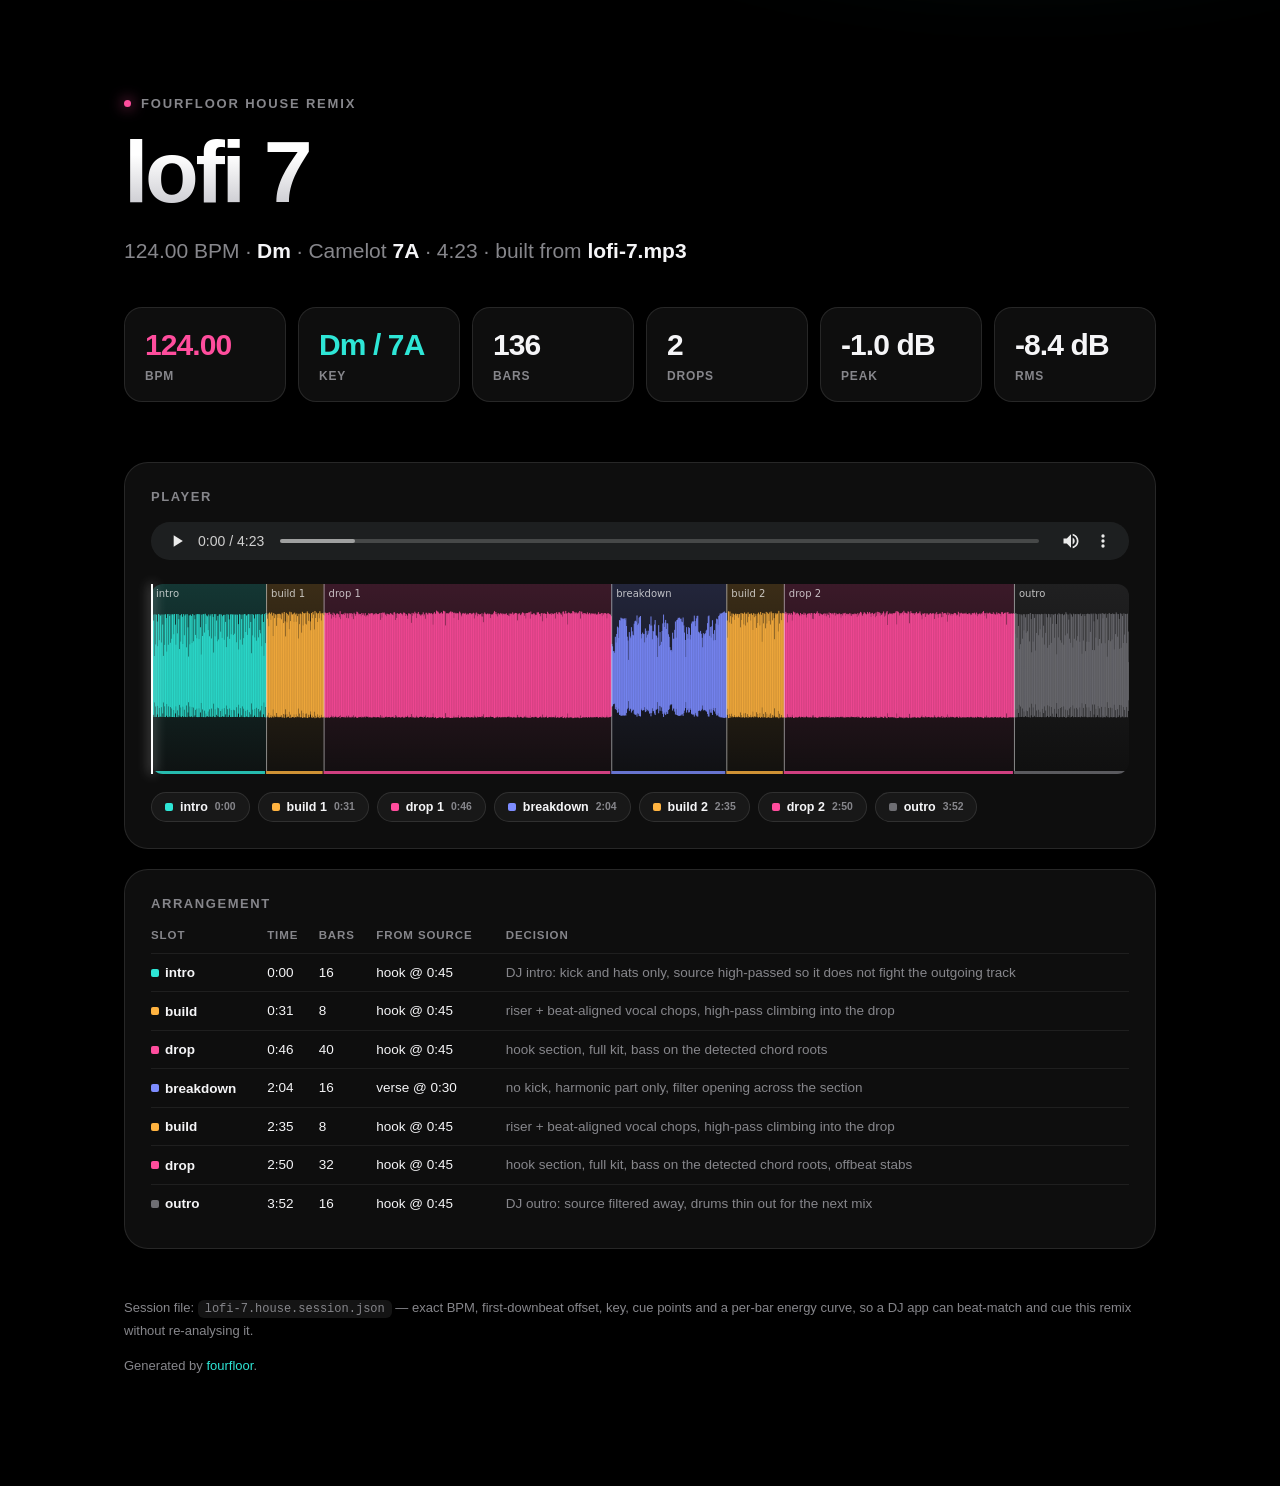
==== examples/preview.html @ 65ad1366 "Add the README, the demo remix and the learned style profile examples/ holds a real 4:23 remix of th" ====
<!DOCTYPE html>
<html lang="en">
<head>
<meta charset="utf-8">
<meta name="viewport" content="width=device-width, initial-scale=1">
<title>lofi 7 — fourfloor</title>
<style>
  :root {
    --bg: #000000;
    --panel: rgba(255,255,255,0.055);
    --panel-line: rgba(255,255,255,0.10);
    --fg: #f5f5f7;
    --muted: #86868b;
    --accent: #ff4d9d;
    --accent-2: #2ee6d6;
    --drop: #ff4d9d;
    --build: #ffb340;
    --intro: #2ee6d6;
    --breakdown: #7d8cff;
    --outro: #6e6e73;
    --radius: 18px;
  }
  * { box-sizing: border-box; }
  html, body { margin: 0; padding: 0; background: var(--bg); }
  body {
    font-family: -apple-system, BlinkMacSystemFont, "SF Pro Display", "Segoe UI",
                 Roboto, Helvetica, Arial, sans-serif;
    color: var(--fg);
    -webkit-font-smoothing: antialiased;
    text-rendering: optimizeLegibility;
    min-height: 100vh;
    overflow-x: hidden;
  }
  .glow {
    position: fixed; inset: -30% -10% auto -10%; height: 70vh; pointer-events: none;
    background: radial-gradient(60% 55% at 30% 0%, rgba(255,77,157,0.22), transparent 70%),
                radial-gradient(50% 50% at 75% 10%, rgba(46,230,214,0.16), transparent 70%);
    filter: blur(30px); z-index: 0;
  }
  .wrap { position: relative; z-index: 1; max-width: 1080px; margin: 0 auto; padding: 0 24px 96px; }

  header { padding: 96px 0 40px; }
  .eyebrow {
    font-size: 13px; letter-spacing: 0.14em; text-transform: uppercase;
    color: var(--muted); font-weight: 590; margin: 0 0 18px;
    display: flex; align-items: center; gap: 10px;
  }
  .dot { width: 7px; height: 7px; border-radius: 50%; background: var(--accent);
         box-shadow: 0 0 14px var(--accent); }
  h1 {
    font-size: clamp(42px, 8.2vw, 88px); line-height: 0.98; margin: 0 0 20px;
    font-weight: 700; letter-spacing: -0.038em;
    background: linear-gradient(180deg, #ffffff 30%, #a9a9b2 130%);
    -webkit-background-clip: text; background-clip: text; color: transparent;
  }
  .sub { font-size: clamp(17px, 2.2vw, 21px); color: var(--muted); margin: 0; max-width: 62ch;
         line-height: 1.5; }
  .sub b { color: var(--fg); font-weight: 590; }

  .stats { display: grid; grid-template-columns: repeat(auto-fit, minmax(152px, 1fr));
           gap: 12px; margin: 40px 0 0; }
  .stat {
    background: var(--panel); border: 1px solid var(--panel-line);
    border-radius: var(--radius); padding: 20px 20px 18px;
    backdrop-filter: blur(24px) saturate(160%);
    -webkit-backdrop-filter: blur(24px) saturate(160%);
  }
  .stat .v { font-size: 30px; font-weight: 640; letter-spacing: -0.03em;
             font-variant-numeric: tabular-nums; }
  .stat .k { font-size: 12px; color: var(--muted); letter-spacing: 0.07em;
             text-transform: uppercase; margin-top: 7px; font-weight: 560; }
  .stat .v.accent { color: var(--accent); }
  .stat .v.teal { color: var(--accent-2); }

  .panel {
    background: var(--panel); border: 1px solid var(--panel-line);
    border-radius: 24px; padding: 26px; margin-top: 20px;
    backdrop-filter: blur(24px) saturate(160%);
    -webkit-backdrop-filter: blur(24px) saturate(160%);
  }
  .panel h2 { font-size: 13px; letter-spacing: 0.12em; text-transform: uppercase;
              color: var(--muted); margin: 0 0 18px; font-weight: 590; }

  audio { width: 100%; height: 38px; margin-bottom: 20px; filter: invert(0.92) hue-rotate(180deg); }

  .canvas-wrap { position: relative; }
  canvas { width: 100%; height: 190px; display: block; border-radius: 12px; cursor: pointer; }
  #head { position: absolute; top: 0; bottom: 0; width: 1.5px; background: #fff;
          box-shadow: 0 0 12px rgba(255,255,255,0.85); pointer-events: none;
          transform: translateX(0); left: 0; }

  .legend { display: flex; flex-wrap: wrap; gap: 8px; margin-top: 18px; }
  .chip {
    display: inline-flex; align-items: center; gap: 7px; padding: 7px 13px;
    border-radius: 999px; font-size: 12.5px; font-weight: 560;
    border: 1px solid var(--panel-line); background: rgba(255,255,255,0.045);
    cursor: pointer; transition: background .18s ease, transform .18s ease;
    color: var(--fg);
  }
  .chip:hover { background: rgba(255,255,255,0.11); transform: translateY(-1px); }
  .chip i { width: 8px; height: 8px; border-radius: 2px; display: inline-block; }
  .chip small { color: var(--muted); font-variant-numeric: tabular-nums; }

  #tip {
    position: fixed; pointer-events: none; opacity: 0; transform: translate(-50%, -118%);
    background: rgba(28,28,30,0.92); border: 1px solid rgba(255,255,255,0.14);
    border-radius: 12px; padding: 11px 14px; font-size: 12.5px; line-height: 1.5;
    backdrop-filter: blur(20px); -webkit-backdrop-filter: blur(20px);
    transition: opacity .14s ease; max-width: 300px; z-index: 10;
    box-shadow: 0 12px 40px rgba(0,0,0,0.55);
  }
  #tip b { display: block; font-size: 13.5px; margin-bottom: 3px; letter-spacing: -0.01em; }
  #tip span { color: var(--muted); }

  table { width: 100%; border-collapse: collapse; font-size: 13.5px; }
  th { text-align: left; font-weight: 560; color: var(--muted); font-size: 11.5px;
       letter-spacing: 0.08em; text-transform: uppercase; padding: 0 12px 12px 0; }
  td { padding: 11px 12px 11px 0; border-top: 1px solid rgba(255,255,255,0.07);
       font-variant-numeric: tabular-nums; vertical-align: top; }
  td.note { color: var(--muted); font-variant-numeric: normal; }
  .tag { display: inline-flex; align-items: center; gap: 6px; font-weight: 590; }
  .tag i { width: 8px; height: 8px; border-radius: 2px; }

  footer { margin-top: 48px; color: var(--muted); font-size: 13px; line-height: 1.7; }
  footer code { background: rgba(255,255,255,0.08); padding: 2px 7px; border-radius: 6px;
                font-size: 12px; }
  a { color: var(--accent-2); text-decoration: none; }
  @media (max-width: 640px) {
    header { padding: 56px 0 28px; }
    .wrap { padding: 0 16px 64px; }
    .panel { padding: 18px; }
  }
  @media (prefers-reduced-motion: reduce) { * { transition: none !important; } }
</style>
</head>
<body>
<div class="glow"></div>
<div class="wrap">
  <header>
    <p class="eyebrow"><span class="dot"></span> fourfloor house remix</p>
    <h1>lofi 7</h1>
    <p class="sub">124.00 BPM &middot; <b>Dm</b> &middot; Camelot <b>7A</b>
       &middot; 4:23 &middot; built from <b>lofi-7.mp3</b></p>
    <div class="stats" id="stats"></div>
  </header>

  <section class="panel">
    <h2>Player</h2>
    <audio id="audio" controls preload="metadata" src="lofi-7.house.mp3"></audio>
    <div class="canvas-wrap">
      <canvas id="wave"></canvas>
      <div id="head"></div>
    </div>
    <div class="legend" id="legend"></div>
  </section>

  <section class="panel">
    <h2>Arrangement</h2>
    <table>
      <thead><tr><th>Slot</th><th>Time</th><th>Bars</th><th>From source</th><th>Decision</th></tr></thead>
      <tbody id="rows"></tbody>
    </table>
  </section>

  <footer>
    <p>Session file: <code>lofi-7.house.session.json</code> — exact BPM, first-downbeat offset, key,
       cue points and a per-bar energy curve, so a DJ app can beat-match and cue this
       remix without re-analysing it.</p>
    <p>Generated by <a href="https://github.com/">fourfloor</a>.</p>
  </footer>
</div>

<div id="tip"></div>

<script>
const SESSION = {"schema": 2, "generator": "fourfloor", "file": "lofi-7.house.mp3", "bpm": 124.0, "first_downbeat_sec": 0.0, "beats_per_bar": 4, "beat_duration_sec": 0.483871, "key": "Dm", "camelot": "7A", "semitone_shift": 0, "duration": 263.226, "bars": 136, "cues": [{"name": "intro", "bar": 0, "time": 0.0, "kind": "intro"}, {"name": "build 1", "bar": 16, "time": 30.9677, "kind": "build"}, {"name": "drop 1", "bar": 24, "time": 46.4516, "kind": "drop"}, {"name": "breakdown", "bar": 64, "time": 123.871, "kind": "breakdown"}, {"name": "build 2", "bar": 80, "time": 154.8387, "kind": "build"}, {"name": "drop 2", "bar": 88, "time": 170.3226, "kind": "drop"}, {"name": "outro", "bar": 120, "time": 232.2581, "kind": "outro"}, {"name": "end", "bar": 136, "time": 263.2258, "kind": "end"}], "sections": [{"kind": "intro", "start_bar": 0, "bars": 16, "start": 0.0, "end": 30.9677, "source_label": "hook", "source_start": 45.4715, "note": "DJ intro: kick and hats only, source high-passed so it does not fight the outgoing track"}, {"kind": "build", "start_bar": 16, "bars": 8, "start": 30.9677, "end": 46.4516, "source_label": "hook", "source_start": 45.4715, "note": "riser + beat-aligned vocal chops, high-pass climbing into the drop"}, {"kind": "drop", "start_bar": 24, "bars": 40, "start": 46.4516, "end": 123.871, "source_label": "hook", "source_start": 45.4715, "note": "hook section, full kit, bass on the detected chord roots"}, {"kind": "breakdown", "start_bar": 64, "bars": 16, "start": 123.871, "end": 154.8387, "source_label": "verse", "source_start": 29.9848, "note": "no kick, harmonic part only, filter opening across the section"}, {"kind": "build", "start_bar": 80, "bars": 8, "start": 154.8387, "end": 170.3226, "source_label": "hook", "source_start": 45.4715, "note": "riser + beat-aligned vocal chops, high-pass climbing into the drop"}, {"kind": "drop", "start_bar": 88, "bars": 32, "start": 170.3226, "end": 232.2581, "source_label": "hook", "source_start": 45.4715, "note": "hook section, full kit, bass on the detected chord roots, offbeat stabs"}, {"kind": "outro", "start_bar": 120, "bars": 16, "start": 232.2581, "end": 263.2258, "source_label": "hook", "source_start": 45.4715, "note": "DJ outro: source filtered away, drums thin out for the next mix"}], "energy_per_bar": [0.5654, 0.5763, 0.5942, 0.6013, 0.5788, 0.5822, 0.5865, 0.6203, 0.5934, 0.5849, 0.5907, 0.593, 0.5858, 0.6031, 0.5948, 0.5795, 0.6259, 0.6366, 0.6377, 0.6409, 0.6199, 0.6132, 0.6267, 0.6549, 0.6729, 0.7198, 0.6743, 0.7206, 0.6617, 0.7142, 0.6852, 0.7358, 0.6791, 0.7195, 0.6827, 0.698, 0.6695, 0.7116, 0.6466, 0.6628, 0.6679, 0.648, 0.6882, 0.7134, 0.6744, 0.7144, 0.67, 0.7189, 0.6867, 0.735, 0.6912, 0.7178, 0.688, 0.6901, 0.672, 0.7068, 0.6865, 0.6494, 0.6367, 0.6607, 0.6822, 0.7165, 0.6691, 0.7242, 0.3167, 0.564, 0.3967, 0.5686, 0.405, 0.4555, 0.4212, 0.5274, 0.3163, 0.567, 0.394, 0.5705, 0.402, 0.4595, 0.5235, 1.0, 0.6133, 0.63, 0.6146, 0.6415, 0.6038, 0.6235, 0.62, 0.6642, 0.6704, 0.7183, 0.6759, 0.7144, 0.6727, 0.7179, 0.6858, 0.7318, 0.6762, 0.7271, 0.6858, 0.7039, 0.6636, 0.7129, 0.6619, 0.6659, 0.6436, 0.6566, 0.6785, 0.7095, 0.6834, 0.7153, 0.6753, 0.7248, 0.679, 0.7401, 0.6767, 0.7238, 0.6901, 0.6929, 0.6836, 0.7233, 0.5934, 0.6165, 0.5924, 0.6111, 0.5923, 0.5911, 0.5875, 0.6048, 0.5874, 0.5955, 0.5956, 0.5889, 0.5989, 0.6066, 0.5918, 0.5988], "loudness": {"peak_db": -1.0, "rms_db": -8.45}, "tempo_plan": {"source_bpm": 79.98, "target_bpm": 124.0, "beat_multiple": 2.0, "stretch_ratio": 0.7752, "interpretation": "half-time", "warning": "stretch ratio 0.775 is outside the comfortable 0.8-1.25 window; expect audible time-stretch artefacts"}, "source": {"file": "lofi-7.mp3", "bpm": 79.98, "key": "Dm", "camelot": "7A", "key_confidence": 0.649, "duration": 62.6, "separation": "hpss"}};
const WAVE = [0.9577, 0.6065, 0.9502, 0.8752, 0.4305, 0.9533, 0.5761, 0.9496, 0.8627, 0.5537, 0.9561, 0.6293, 0.9502, 0.9364, 0.6003, 0.9513, 0.8252, 0.4328, 0.9518, 0.5699, 0.9546, 0.9072, 0.4866, 0.955, 0.5721, 0.9566, 0.9341, 0.5968, 0.9531, 0.647, 0.9529, 0.9531, 0.7036, 0.957, 0.8242, 0.5727, 0.9567, 0.7148, 0.9563, 0.893, 0.5181, 0.9423, 0.6125, 0.9555, 0.9235, 0.5815, 0.9561, 0.6908, 0.9382, 0.953, 0.54, 0.9556, 0.7904, 0.4242, 0.9402, 0.5775, 0.949, 0.9321, 0.5935, 0.9568, 0.6157, 0.9429, 0.8916, 0.6953, 0.954, 0.6534, 0.9564, 0.9559, 0.6431, 0.9548, 0.7917, 0.4498, 0.9501, 0.682, 0.9563, 0.9539, 0.7253, 0.9605, 0.8317, 0.94, 0.9281, 0.7561, 0.9516, 0.6784, 0.9308, 0.9529, 0.6507, 0.9555, 0.9218, 0.4746, 0.9557, 0.6776, 0.9556, 0.8756, 0.6155, 0.9336, 0.6384, 0.9512, 0.9557, 0.7364, 0.9509, 0.6583, 0.9299, 0.9466, 0.6345, 0.9483, 0.8587, 0.5424, 0.9555, 0.6728, 0.9506, 0.89, 0.6466, 0.9531, 0.7029, 0.955, 0.9495, 0.6937, 0.9528, 0.7108, 0.9475, 0.9523, 0.6029, 0.9493, 0.8302, 0.513, 0.9552, 0.6359, 0.951, 0.8939, 0.5735, 0.9516, 0.6548, 0.957, 0.9543, 0.732, 0.9389, 0.6954, 0.9511, 0.9565, 0.7803, 0.9541, 0.8576, 0.4661, 0.9569, 0.6896, 0.9487, 0.9014, 0.6638, 0.9535, 0.6229, 0.953, 0.9553, 0.6646, 0.9565, 0.7581, 0.7158, 0.9507, 0.5544, 0.9568, 0.8579, 0.4329, 0.9565, 0.593, 0.9704, 0.9487, 0.8986, 0.964, 0.8041, 0.9756, 0.9602, 0.884, 0.9764, 0.9374, 0.6816, 0.9679, 0.906, 0.9577, 0.9437, 0.8093, 0.9583, 0.9103, 0.9589, 0.9596, 0.9048, 0.954, 0.8911, 0.9728, 0.9598, 0.8439, 0.9826, 0.8652, 0.6767, 0.9721, 0.8519, 0.9585, 0.9404, 0.7673, 0.9859, 0.8689, 0.9793, 0.952, 0.9499, 0.9627, 0.8598, 0.9744, 0.9524, 0.8605, 0.963, 0.9311, 0.6507, 0.9595, 0.83, 0.9638, 0.955, 0.7241, 0.9849, 0.8137, 0.9695, 0.9645, 0.8357, 0.9723, 0.8266, 0.9899, 0.9706, 0.8716, 0.9613, 0.864, 0.7534, 0.9693, 0.9054, 0.9834, 0.9518, 0.7638, 0.9954, 0.9074, 0.9754, 0.9633, 0.8571, 0.9678, 0.9041, 0.992, 0.9652, 0.8753, 0.9671, 0.9655, 0.9479, 0.9743, 0.9393, 0.9746, 0.9655, 0.9669, 0.9712, 0.9444, 0.9758, 0.978, 0.9544, 0.9593, 0.8999, 0.9434, 0.9739, 0.9219, 0.9632, 0.9444, 0.9091, 0.9614, 0.9651, 0.9571, 0.9508, 0.9167, 0.9925, 0.8929, 0.9555, 0.956, 0.9462, 0.9612, 0.9443, 0.9725, 0.9612, 0.9091, 0.969, 0.9581, 0.9042, 0.969, 0.9508, 0.9655, 0.9678, 0.9242, 0.96, 0.8937, 0.9727, 0.9584, 0.9366, 0.9572, 0.9866, 0.9796, 0.9642, 0.9444, 0.9592, 0.9575, 0.9295, 0.9701, 0.9463, 0.9666, 0.9503, 0.9362, 0.969, 0.922, 0.9393, 0.9479, 0.9301, 0.9682, 0.9602, 0.9558, 0.9667, 0.9668, 0.9677, 0.9606, 0.9431, 0.9597, 0.9492, 0.9663, 0.9645, 0.9529, 0.9576, 0.9565, 0.9638, 0.9693, 0.8842, 0.9709, 0.9113, 0.9754, 0.9666, 0.9777, 0.9638, 0.9486, 0.9307, 0.9615, 0.9596, 0.9541, 0.954, 0.9478, 0.9689, 0.954, 0.9621, 0.9481, 0.9412, 0.9762, 0.9791, 0.8822, 0.9615, 0.9084, 0.9687, 0.9587, 0.9595, 0.9557, 0.9705, 0.9708, 0.9566, 0.94, 0.9602, 0.9761, 0.9716, 0.9634, 0.9325, 0.955, 0.9376, 0.8967, 0.9649, 0.9635, 0.9596, 0.9533, 0.8468, 0.9714, 0.9351, 0.9661, 0.954, 0.9856, 0.9664, 0.9071, 0.9655, 0.9592, 0.9822, 0.959, 0.9495, 0.9366, 0.9517, 0.9394, 0.9538, 0.9779, 0.9303, 0.953, 0.8979, 0.9728, 0.9722, 0.952, 0.9533, 0.9727, 0.968, 0.9607, 0.9658, 0.9673, 0.9544, 0.8239, 0.9639, 0.9807, 0.9644, 0.9558, 1.0, 0.9889, 0.9872, 0.9741, 0.957, 0.9656, 0.9673, 0.98, 0.9621, 0.9622, 0.9974, 0.9911, 0.9886, 0.8142, 0.9671, 0.9629, 0.9674, 0.9602, 0.9719, 0.9781, 0.9882, 0.9873, 0.9654, 0.9842, 0.9717, 0.9088, 0.9744, 0.9626, 0.9718, 0.9606, 0.9678, 0.8835, 0.9656, 0.9872, 0.9734, 0.9495, 0.9281, 0.9604, 0.971, 0.9634, 0.9577, 0.9723, 0.9613, 0.9463, 0.9627, 0.9517, 0.9536, 0.9699, 0.968, 0.9668, 0.9533, 0.9607, 0.9635, 0.9728, 0.9016, 0.9639, 0.9424, 0.9763, 0.9642, 0.9292, 0.9597, 0.9553, 0.9455, 0.9568, 0.9273, 0.9665, 0.9256, 0.8548, 0.9602, 0.9773, 0.962, 0.952, 0.9542, 0.9635, 0.952, 0.9621, 0.9594, 0.9082, 0.955, 0.9472, 0.9526, 0.9527, 0.9736, 0.993, 0.957, 0.9818, 0.9541, 0.9279, 0.9645, 0.9658, 0.9489, 0.958, 0.9706, 0.9563, 0.9637, 0.9424, 0.9613, 0.9593, 0.9439, 0.9594, 0.967, 0.947, 0.946, 0.9339, 0.9636, 0.9299, 0.9621, 0.9616, 0.954, 0.9779, 0.9476, 0.9627, 0.9609, 0.9709, 0.97, 0.9644, 0.8774, 0.9554, 0.9645, 0.9661, 0.9424, 0.9474, 0.9617, 0.978, 0.9731, 0.9669, 0.9354, 0.9654, 0.902, 0.9697, 0.9687, 0.9707, 0.9775, 0.9778, 0.9, 0.9879, 0.9533, 0.9564, 0.9495, 0.9664, 0.963, 0.9382, 0.9487, 0.9474, 0.9775, 0.9747, 0.9785, 0.9568, 0.9591, 0.9294, 0.9674, 0.969, 0.8657, 0.9606, 0.9664, 0.9645, 0.9585, 0.9061, 0.957, 0.9848, 0.9667, 0.9594, 0.9543, 0.9571, 0.9684, 0.9445, 0.9631, 0.9545, 0.96, 0.9672, 0.9006, 0.9677, 0.9803, 0.9591, 0.9501, 0.9783, 0.9772, 0.9529, 0.9667, 0.9491, 0.925, 0.9862, 0.9894, 0.9604, 0.9618, 0.996, 0.9631, 0.9675, 0.8259, 0.9772, 0.9721, 0.9667, 0.9602, 0.9677, 0.9628, 0.9936, 0.9901, 0.9634, 0.9811, 0.9668, 0.9781, 0.9666, 0.9627, 0.9769, 0.9654, 0.995, 0.9002, 0.9869, 0.9856, 0.956, 0.9701, 0.9503, 0.9682, 0.9653, 0.9607, 0.9531, 0.9773, 0.9601, 0.9507, 0.9712, 0.9621, 0.9442, 0.9651, 0.96, 0.9642, 0.96, 0.9538, 0.9663, 0.9543, 0.9464, 0.9596, 0.9447, 0.9801, 0.9586, 0.9528, 0.9598, 0.9701, 0.9305, 0.9683, 0.951, 0.9662, 0.9692, 0.9672, 0.9597, 0.9023, 0.9654, 0.9671, 0.9535, 0.9594, 0.9482, 0.9303, 0.5824, 0.5525, 0.4922, 0.4906, 0.4696, 0.6721, 0.5994, 0.7072, 0.7995, 0.7883, 0.6573, 0.8805, 0.8759, 0.9113, 0.9024, 0.9015, 0.8914, 0.9001, 0.9021, 0.8806, 0.9039, 0.8068, 0.6733, 0.6249, 0.3828, 0.7308, 0.6756, 0.6539, 0.7925, 0.74, 0.6967, 0.6895, 0.8358, 0.8668, 0.8733, 0.8625, 0.9394, 0.819, 0.8386, 0.911, 0.9224, 0.9322, 0.6523, 0.7053, 0.724, 0.7049, 0.7086, 0.6018, 0.776, 0.7471, 0.6618, 0.6979, 0.7477, 0.7125, 0.8296, 0.8121, 0.9266, 0.8127, 0.6402, 0.7452, 0.7361, 0.8258, 0.8821, 0.692, 0.6837, 0.4193, 0.6616, 0.818, 0.555, 0.731, 0.57, 0.6094, 0.7453, 0.8397, 0.9503, 0.7949, 0.8488, 0.8832, 0.77, 0.8425, 0.838, 0.7035, 0.6714, 0.542, 0.5035, 0.5072, 0.4883, 0.7232, 0.6472, 0.6474, 0.7591, 0.8635, 0.6609, 0.8805, 0.8879, 0.9097, 0.9078, 0.9115, 0.8954, 0.8997, 0.8625, 0.8554, 0.9135, 0.8145, 0.7251, 0.6322, 0.4186, 0.7928, 0.7058, 0.6494, 0.7932, 0.7812, 0.6383, 0.6964, 0.838, 0.8614, 0.8652, 0.8625, 0.9372, 0.8688, 0.8049, 0.9029, 0.9331, 0.9357, 0.7354, 0.7157, 0.7279, 0.7458, 0.7096, 0.6596, 0.5406, 0.7172, 0.6894, 0.708, 0.7164, 0.7485, 0.7601, 0.8429, 0.9291, 0.9381, 0.6838, 0.796, 0.6609, 0.8028, 0.8795, 0.7091, 0.6268, 0.7553, 0.6305, 0.8369, 0.8992, 0.8917, 0.8221, 0.9313, 0.9412, 0.9651, 0.959, 0.9643, 0.9708, 0.9742, 0.9795, 0.9893, 0.9717, 0.973, 0.9706, 0.8758, 0.6601, 0.9919, 0.8522, 0.9875, 0.9311, 0.8353, 0.964, 0.917, 0.961, 0.9483, 0.8844, 0.9617, 0.9364, 0.9598, 0.9566, 0.9121, 0.9584, 0.9548, 0.7902, 0.9707, 0.8828, 0.9647, 0.9606, 0.8269, 0.9766, 0.8133, 0.9607, 0.9611, 0.8523, 0.9776, 0.922, 0.9568, 0.9616, 0.8761, 0.9654, 0.9461, 0.7581, 0.9669, 0.9178, 0.9599, 0.9359, 0.7836, 0.9612, 0.8449, 0.9746, 0.9536, 0.8137, 0.9832, 0.948, 0.6095, 0.9699, 0.84, 0.9658, 0.9564, 0.7784, 0.9835, 0.8382, 0.9737, 0.9591, 0.8705, 0.9776, 0.8256, 0.9882, 0.9674, 0.8785, 0.9689, 0.9055, 0.6414, 0.9668, 0.9438, 0.9635, 0.9629, 0.7383, 0.9968, 0.8376, 0.9687, 0.9619, 0.8801, 0.972, 0.9589, 0.9698, 0.9632, 0.9562, 0.9841, 0.9639, 0.8521, 0.9685, 0.9462, 0.9642, 0.9636, 0.9463, 0.9688, 0.8751, 0.9501, 0.9869, 0.9735, 0.9782, 0.9501, 0.9672, 0.9575, 0.9723, 0.9587, 0.9441, 0.9291, 0.9698, 0.9391, 0.9577, 0.9545, 0.9461, 0.9735, 0.9489, 0.9656, 0.9466, 0.9138, 0.9587, 0.9654, 0.9604, 0.9662, 0.9495, 0.9676, 0.9704, 0.8977, 0.9643, 0.8937, 0.9696, 0.9599, 0.9586, 0.9713, 0.9901, 0.9619, 0.9672, 0.9346, 0.9653, 0.9606, 0.9549, 0.9462, 0.9514, 0.9596, 0.9659, 0.9366, 0.9627, 0.929, 0.9645, 0.951, 0.9451, 0.9758, 0.9105, 0.9691, 0.9641, 0.9526, 0.9661, 0.9495, 0.9662, 0.9722, 0.9383, 0.9666, 0.9534, 0.954, 0.9611, 0.9527, 0.966, 0.9542, 0.9126, 0.9578, 0.9397, 0.9665, 0.9616, 0.9658, 0.9719, 0.9381, 0.9602, 0.9598, 0.9476, 0.957, 0.9672, 0.9381, 0.9639, 0.9337, 0.9534, 0.9565, 0.9532, 0.9633, 0.9518, 0.9621, 0.956, 0.9198, 0.9681, 0.94, 0.9614, 0.9664, 0.984, 0.9757, 0.9497, 0.933, 0.9582, 0.978, 0.9753, 0.9635, 0.944, 0.9584, 0.9831, 0.957, 0.9682, 0.9818, 0.9623, 0.9205, 0.9665, 0.9717, 0.9377, 0.958, 0.9651, 0.9176, 0.9748, 0.9351, 0.985, 0.9569, 0.9819, 0.9751, 0.9356, 0.9673, 0.9452, 0.9546, 0.9704, 0.9886, 0.9248, 0.9648, 0.9386, 0.9773, 0.994, 0.8199, 0.9523, 0.9575, 0.9713, 0.9584, 0.9567, 0.9669, 0.953, 0.9676, 0.9649, 0.9678, 0.9757, 0.9943, 0.8275, 0.9908, 0.9847, 0.9687, 0.9392, 0.9633, 0.9702, 0.9635, 0.9788, 0.9501, 0.9972, 0.9747, 0.9732, 0.9709, 0.9623, 0.9637, 0.9913, 0.9825, 0.841, 0.963, 0.9933, 0.9707, 0.9643, 0.9665, 0.9652, 0.9473, 0.9689, 0.9637, 0.9831, 0.963, 0.9622, 0.9663, 0.9688, 0.9892, 0.962, 0.9419, 0.8908, 0.9629, 0.9592, 0.9616, 0.9684, 0.9213, 0.9648, 0.9491, 0.9648, 0.9504, 0.9451, 0.9611, 0.9693, 0.9621, 0.9546, 0.9641, 0.9691, 0.9581, 0.8949, 0.9648, 0.9474, 0.9804, 0.9555, 0.9124, 0.9584, 0.9607, 0.9652, 0.9594, 0.9173, 0.9817, 0.9192, 0.9634, 0.9683, 0.9671, 0.967, 0.9503, 0.8615, 0.976, 0.9437, 0.9661, 0.9618, 0.9408, 0.9604, 0.9368, 0.9573, 0.9532, 0.9709, 0.9685, 0.9676, 0.9391, 0.955, 0.9434, 0.9847, 0.9677, 0.9249, 0.9638, 0.9728, 0.9672, 0.959, 0.9623, 0.9628, 0.9642, 0.9603, 0.9727, 0.956, 0.957, 0.9542, 0.9652, 0.9653, 0.943, 0.9611, 0.9459, 0.9665, 0.969, 0.9614, 0.9741, 0.9623, 0.947, 0.9755, 0.9299, 0.96, 0.9525, 0.9627, 0.9635, 0.9502, 0.9651, 0.9562, 0.9801, 0.9937, 0.9679, 0.9363, 0.9669, 0.9017, 0.9735, 0.9616, 0.9612, 0.9694, 0.975, 0.9627, 0.9599, 0.9562, 0.9577, 0.9782, 0.95, 0.9616, 0.9473, 0.9554, 0.9784, 0.9533, 0.9654, 0.9693, 0.9591, 0.9591, 0.9286, 0.9797, 0.9801, 0.9562, 0.9596, 0.9719, 0.9677, 0.977, 0.8243, 0.9758, 0.982, 0.9594, 0.9621, 0.9593, 0.9623, 0.9646, 0.9588, 0.9632, 0.9664, 0.9574, 0.7079, 0.9678, 0.9624, 0.6595, 0.9575, 0.8079, 0.5154, 0.955, 0.5787, 0.953, 0.9398, 0.6482, 0.9558, 0.7525, 0.9547, 0.9151, 0.7215, 0.9556, 0.7411, 0.9567, 0.9561, 0.6139, 0.9701, 0.894, 0.4774, 0.9574, 0.611, 0.9553, 0.9088, 0.4999, 0.958, 0.7196, 0.9528, 0.957, 0.6917, 0.9553, 0.7661, 0.952, 0.9591, 0.6628, 0.9562, 0.811, 0.5741, 0.9605, 0.7207, 0.956, 0.9158, 0.5348, 0.9589, 0.5696, 0.9552, 0.9154, 0.5957, 0.9575, 0.8346, 0.9441, 0.9565, 0.6591, 0.9596, 0.8327, 0.4524, 0.9524, 0.6643, 0.9669, 0.9556, 0.6288, 0.9555, 0.5981, 0.9594, 0.9423, 0.5729, 0.9523, 0.69, 0.9801, 0.9606, 0.7133, 0.9518, 0.8875, 0.6484, 0.9632, 0.5965, 0.9523, 0.9248, 0.5373, 0.9614, 0.6478, 0.955, 0.9558, 0.6248, 0.959, 0.6801, 0.9553, 0.9546, 0.6106, 0.9626, 0.9332, 0.4587, 0.9548, 0.6258, 0.9578, 0.9333, 0.492, 0.9572, 0.6109, 0.9614, 0.9592, 0.6085, 0.956, 0.7338, 0.9632, 0.9543, 0.5065, 0.9623, 0.8652, 0.5048, 0.9626, 0.6613, 0.9559, 0.8903, 0.561, 0.9597, 0.6443, 0.9623, 0.9561, 0.5904, 0.9687, 0.9038, 0.9623, 0.9557, 0.5915, 0.9633, 0.9103, 0.4226, 0.957, 0.6297, 0.9705, 0.957, 0.6156, 0.9575, 0.6372, 0.9647, 0.9561, 0.513, 0.9563, 0.706, 0.9774, 0.9594, 0.6732, 0.9565, 0.8958, 0.5215, 0.965, 0.5335, 0.9597, 0.9321, 0.5941, 0.9648, 0.6994, 0.9583, 0.9564, 0.5929, 0.961, 0.737, 0.3547];
const COLORS = { intro:'#2ee6d6', build:'#ffb340', drop:'#ff4d9d',
                 breakdown:'#7d8cff', outro:'#6e6e73', end:'#6e6e73' };

const fmt = s => { const m = Math.floor(s/60), r = Math.round(s%60);
                   return m + ':' + String(r).padStart(2,'0'); };

/* ---------- count-up stats ---------- */
const STATS = [
  { k:'BPM',    v:SESSION.bpm,                         d:2, cls:'accent' },
  { k:'Key',    t:SESSION.key + ' / ' + SESSION.camelot,     cls:'teal' },
  { k:'Bars',   v:SESSION.bars,                        d:0 },
  { k:'Drops',  v:SESSION.sections.filter(s=>s.kind==='drop').length, d:0 },
  { k:'Peak',   t:SESSION.loudness.peak_db.toFixed(1) + ' dB' },
  { k:'RMS',    t:SESSION.loudness.rms_db.toFixed(1) + ' dB' },
];
const statsEl = document.getElementById('stats');
STATS.forEach((s, i) => {
  const el = document.createElement('div');
  el.className = 'stat';
  el.innerHTML = `<div class="v ${s.cls||''}">${s.t !== undefined ? s.t : '0'}</div>
                  <div class="k">${s.k}</div>`;
  statsEl.appendChild(el);
  if (s.v === undefined) return;
  const out = el.querySelector('.v');
  const dur = 900, t0 = performance.now() + i * 70;
  const tick = now => {
    const p = Math.min(1, Math.max(0, (now - t0) / dur));
    const e = 1 - Math.pow(1 - p, 3);
    out.textContent = (s.v * e).toFixed(s.d);
    if (p < 1) requestAnimationFrame(tick);
  };
  requestAnimationFrame(tick);
});

/* ---------- waveform + section map ---------- */
const cv = document.getElementById('wave');
const ctx = cv.getContext('2d');
const total = SESSION.duration;
let W = 0, H = 0;

function resize() {
  const dpr = window.devicePixelRatio || 1;
  W = cv.clientWidth; H = cv.clientHeight;
  cv.width = W * dpr; cv.height = H * dpr;
  ctx.setTransform(dpr, 0, 0, dpr, 0, 0);
  draw();
}

function draw() {
  ctx.clearRect(0, 0, W, H);
  const mid = H * 0.56, half = H * 0.42;

  /* section bands behind the waveform */
  SESSION.sections.forEach(s => {
    const x0 = s.start / total * W, x1 = s.end / total * W;
    const c = COLORS[s.kind] || '#6e6e73';
    const g = ctx.createLinearGradient(0, 0, 0, H);
    g.addColorStop(0, c + '30'); g.addColorStop(1, c + '06');
    ctx.fillStyle = g;
    ctx.fillRect(x0, 0, x1 - x0, H);
    ctx.fillStyle = c + 'cc';
    ctx.fillRect(x0, H - 3, Math.max(1, x1 - x0 - 1), 3);
  });

  /* waveform */
  const n = WAVE.length;
  for (let i = 0; i < n; i++) {
    const x = i / n * W;
    const sec = i / n * total;
    const s = SESSION.sections.find(v => sec >= v.start && sec < v.end);
    ctx.fillStyle = (COLORS[s ? s.kind : 'outro'] || '#6e6e73') + 'e0';
    const h = Math.max(1, WAVE[i] * half);
    ctx.fillRect(x, mid - h, Math.max(1, W / n - 0.35), h * 1.35);
  }

  /* cue markers */
  ctx.font = '500 10px -apple-system, system-ui, sans-serif';
  SESSION.cues.forEach(c => {
    if (c.kind === 'end') return;
    const x = c.time / total * W;
    ctx.fillStyle = 'rgba(255,255,255,0.5)';
    ctx.fillRect(x, 0, 1, H - 3);
    ctx.fillStyle = 'rgba(255,255,255,0.72)';
    ctx.fillText(c.name, x + 5, 13);
  });
}

/* ---------- playhead ---------- */
const audio = document.getElementById('audio');
const head = document.getElementById('head');
function frame() {
  const p = (audio.currentTime || 0) / total;
  head.style.transform = 'translateX(' + (p * W) + 'px)';
  requestAnimationFrame(frame);
}
requestAnimationFrame(frame);

cv.addEventListener('click', e => {
  const r = cv.getBoundingClientRect();
  audio.currentTime = Math.max(0, Math.min(total, (e.clientX - r.left) / r.width * total));
});

/* ---------- hover tooltip ---------- */
const tip = document.getElementById('tip');
cv.addEventListener('mousemove', e => {
  const r = cv.getBoundingClientRect();
  const sec = (e.clientX - r.left) / r.width * total;
  const s = SESSION.sections.find(v => sec >= v.start && sec < v.end);
  if (!s) { tip.style.opacity = 0; return; }
  tip.innerHTML = `<b style="color:${COLORS[s.kind]||'#fff'}">${s.kind} &middot; ${s.bars} bars</b>
    <span>${fmt(s.start)}–${fmt(s.end)} &middot; from the source <b style="color:#f5f5f7">
    ${s.source_label}</b> at ${fmt(s.source_start)}<br>${s.note}</span>`;
  tip.style.left = e.clientX + 'px';
  tip.style.top = r.top + 'px';
  tip.style.opacity = 1;
});
cv.addEventListener('mouseleave', () => { tip.style.opacity = 0; });

/* ---------- legend + table ---------- */
const legend = document.getElementById('legend');
SESSION.cues.filter(c => c.kind !== 'end').forEach(c => {
  const b = document.createElement('button');
  b.className = 'chip';
  b.innerHTML = `<i style="background:${COLORS[c.kind]||'#6e6e73'}"></i>${c.name}
                 <small>${fmt(c.time)}</small>`;
  b.addEventListener('click', () => { audio.currentTime = c.time; audio.play(); });
  legend.appendChild(b);
});

const rows = document.getElementById('rows');
SESSION.sections.forEach(s => {
  const tr = document.createElement('tr');
  tr.innerHTML = `<td><span class="tag"><i style="background:${COLORS[s.kind]||'#6e6e73'}"></i>
                  ${s.kind}</span></td>
                  <td>${fmt(s.start)}</td><td>${s.bars}</td>
                  <td>${s.source_label} @ ${fmt(s.source_start)}</td>
                  <td class="note">${s.note}</td>`;
  rows.appendChild(tr);
});

window.addEventListener('resize', resize);
resize();
</script>
</body>
</html>
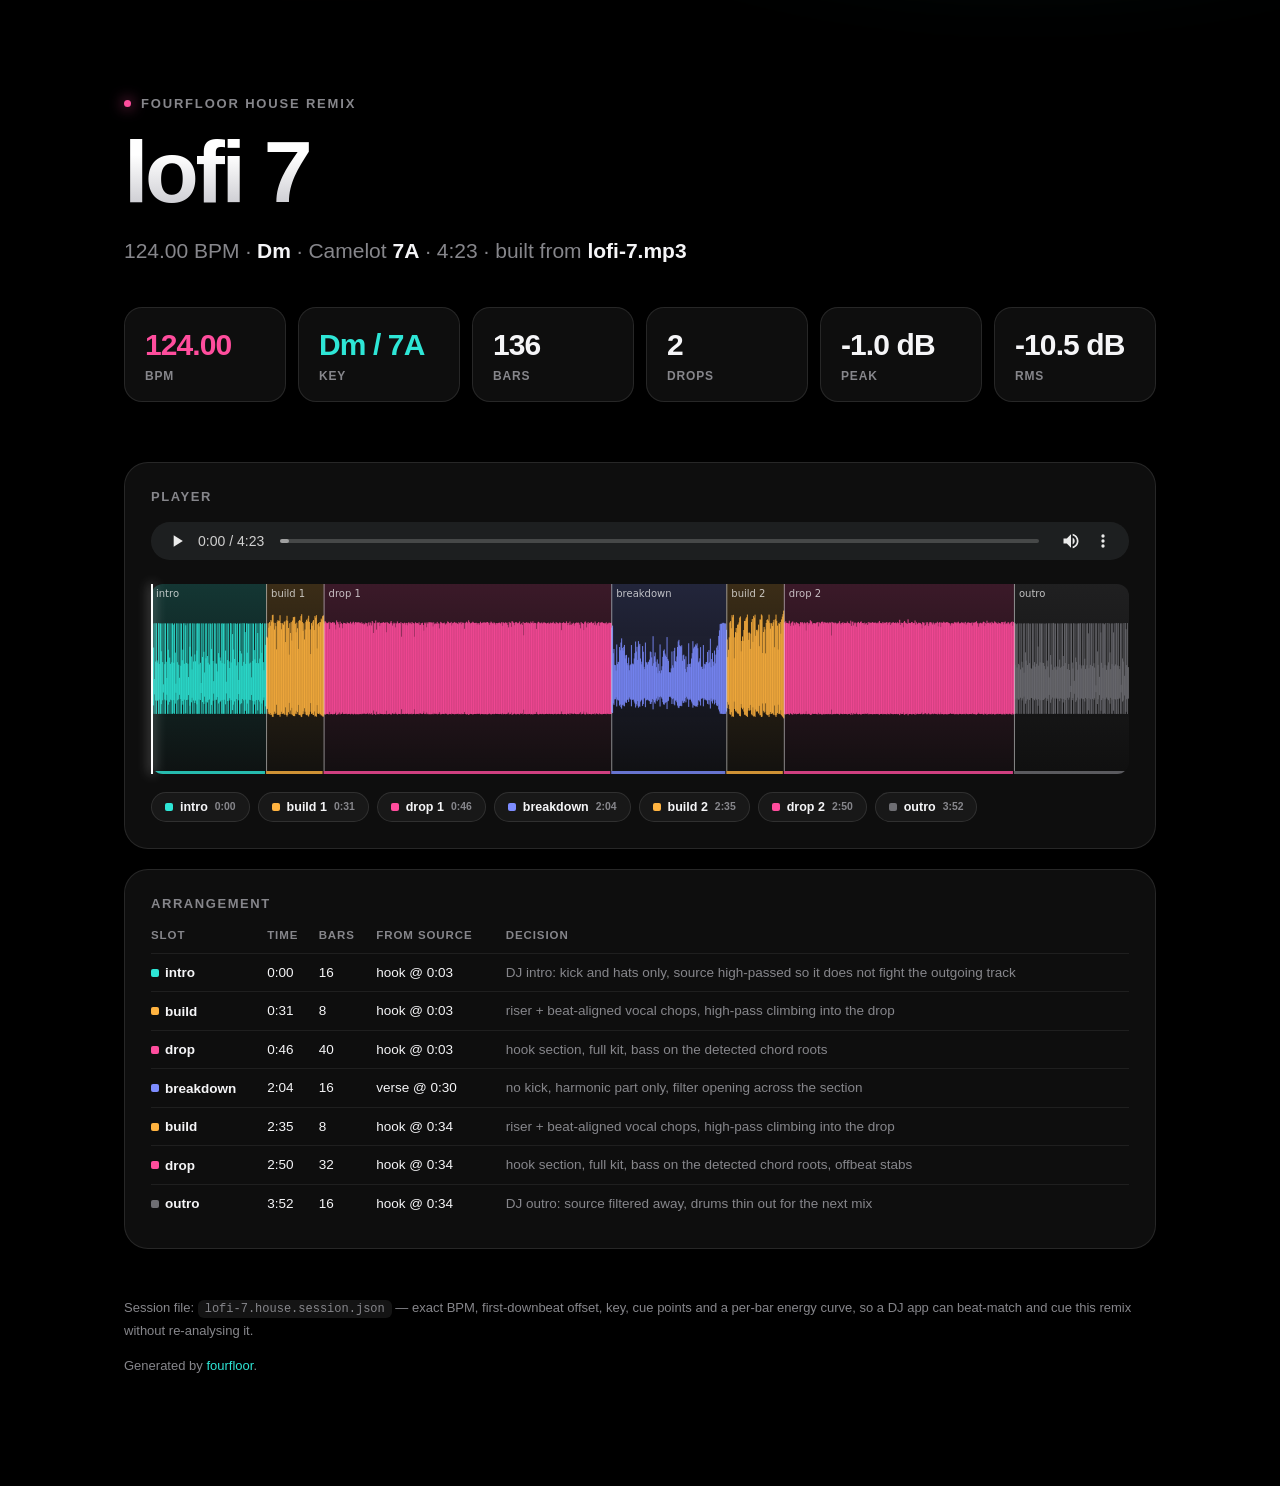
==== commit 922d837f: "Regenerate the demo remix with the rebuilt kit, bass, arrangement and mix" ====
--- a/examples/preview.html
+++ b/examples/preview.html
@@ -166,15 +166,15 @@
     <p>Session file: <code>lofi-7.house.session.json</code> — exact BPM, first-downbeat offset, key,
        cue points and a per-bar energy curve, so a DJ app can beat-match and cue this
        remix without re-analysing it.</p>
-    <p>Generated by <a href="https://github.com/">fourfloor</a>.</p>
+    <p>Generated by <a href="https://github.com/neelbarm/fourfloor">fourfloor</a>.</p>
   </footer>
 </div>
 
 <div id="tip"></div>
 
 <script>
-const SESSION = {"schema": 2, "generator": "fourfloor", "file": "lofi-7.house.mp3", "bpm": 124.0, "first_downbeat_sec": 0.0, "beats_per_bar": 4, "beat_duration_sec": 0.483871, "key": "Dm", "camelot": "7A", "semitone_shift": 0, "duration": 263.226, "bars": 136, "cues": [{"name": "intro", "bar": 0, "time": 0.0, "kind": "intro"}, {"name": "build 1", "bar": 16, "time": 30.9677, "kind": "build"}, {"name": "drop 1", "bar": 24, "time": 46.4516, "kind": "drop"}, {"name": "breakdown", "bar": 64, "time": 123.871, "kind": "breakdown"}, {"name": "build 2", "bar": 80, "time": 154.8387, "kind": "build"}, {"name": "drop 2", "bar": 88, "time": 170.3226, "kind": "drop"}, {"name": "outro", "bar": 120, "time": 232.2581, "kind": "outro"}, {"name": "end", "bar": 136, "time": 263.2258, "kind": "end"}], "sections": [{"kind": "intro", "start_bar": 0, "bars": 16, "start": 0.0, "end": 30.9677, "source_label": "hook", "source_start": 45.4715, "note": "DJ intro: kick and hats only, source high-passed so it does not fight the outgoing track"}, {"kind": "build", "start_bar": 16, "bars": 8, "start": 30.9677, "end": 46.4516, "source_label": "hook", "source_start": 45.4715, "note": "riser + beat-aligned vocal chops, high-pass climbing into the drop"}, {"kind": "drop", "start_bar": 24, "bars": 40, "start": 46.4516, "end": 123.871, "source_label": "hook", "source_start": 45.4715, "note": "hook section, full kit, bass on the detected chord roots"}, {"kind": "breakdown", "start_bar": 64, "bars": 16, "start": 123.871, "end": 154.8387, "source_label": "verse", "source_start": 29.9848, "note": "no kick, harmonic part only, filter opening across the section"}, {"kind": "build", "start_bar": 80, "bars": 8, "start": 154.8387, "end": 170.3226, "source_label": "hook", "source_start": 45.4715, "note": "riser + beat-aligned vocal chops, high-pass climbing into the drop"}, {"kind": "drop", "start_bar": 88, "bars": 32, "start": 170.3226, "end": 232.2581, "source_label": "hook", "source_start": 45.4715, "note": "hook section, full kit, bass on the detected chord roots, offbeat stabs"}, {"kind": "outro", "start_bar": 120, "bars": 16, "start": 232.2581, "end": 263.2258, "source_label": "hook", "source_start": 45.4715, "note": "DJ outro: source filtered away, drums thin out for the next mix"}], "energy_per_bar": [0.5654, 0.5763, 0.5942, 0.6013, 0.5788, 0.5822, 0.5865, 0.6203, 0.5934, 0.5849, 0.5907, 0.593, 0.5858, 0.6031, 0.5948, 0.5795, 0.6259, 0.6366, 0.6377, 0.6409, 0.6199, 0.6132, 0.6267, 0.6549, 0.6729, 0.7198, 0.6743, 0.7206, 0.6617, 0.7142, 0.6852, 0.7358, 0.6791, 0.7195, 0.6827, 0.698, 0.6695, 0.7116, 0.6466, 0.6628, 0.6679, 0.648, 0.6882, 0.7134, 0.6744, 0.7144, 0.67, 0.7189, 0.6867, 0.735, 0.6912, 0.7178, 0.688, 0.6901, 0.672, 0.7068, 0.6865, 0.6494, 0.6367, 0.6607, 0.6822, 0.7165, 0.6691, 0.7242, 0.3167, 0.564, 0.3967, 0.5686, 0.405, 0.4555, 0.4212, 0.5274, 0.3163, 0.567, 0.394, 0.5705, 0.402, 0.4595, 0.5235, 1.0, 0.6133, 0.63, 0.6146, 0.6415, 0.6038, 0.6235, 0.62, 0.6642, 0.6704, 0.7183, 0.6759, 0.7144, 0.6727, 0.7179, 0.6858, 0.7318, 0.6762, 0.7271, 0.6858, 0.7039, 0.6636, 0.7129, 0.6619, 0.6659, 0.6436, 0.6566, 0.6785, 0.7095, 0.6834, 0.7153, 0.6753, 0.7248, 0.679, 0.7401, 0.6767, 0.7238, 0.6901, 0.6929, 0.6836, 0.7233, 0.5934, 0.6165, 0.5924, 0.6111, 0.5923, 0.5911, 0.5875, 0.6048, 0.5874, 0.5955, 0.5956, 0.5889, 0.5989, 0.6066, 0.5918, 0.5988], "loudness": {"peak_db": -1.0, "rms_db": -8.45}, "tempo_plan": {"source_bpm": 79.98, "target_bpm": 124.0, "beat_multiple": 2.0, "stretch_ratio": 0.7752, "interpretation": "half-time", "warning": "stretch ratio 0.775 is outside the comfortable 0.8-1.25 window; expect audible time-stretch artefacts"}, "source": {"file": "lofi-7.mp3", "bpm": 79.98, "key": "Dm", "camelot": "7A", "key_confidence": 0.649, "duration": 62.6, "separation": "hpss"}};
-const WAVE = [0.9577, 0.6065, 0.9502, 0.8752, 0.4305, 0.9533, 0.5761, 0.9496, 0.8627, 0.5537, 0.9561, 0.6293, 0.9502, 0.9364, 0.6003, 0.9513, 0.8252, 0.4328, 0.9518, 0.5699, 0.9546, 0.9072, 0.4866, 0.955, 0.5721, 0.9566, 0.9341, 0.5968, 0.9531, 0.647, 0.9529, 0.9531, 0.7036, 0.957, 0.8242, 0.5727, 0.9567, 0.7148, 0.9563, 0.893, 0.5181, 0.9423, 0.6125, 0.9555, 0.9235, 0.5815, 0.9561, 0.6908, 0.9382, 0.953, 0.54, 0.9556, 0.7904, 0.4242, 0.9402, 0.5775, 0.949, 0.9321, 0.5935, 0.9568, 0.6157, 0.9429, 0.8916, 0.6953, 0.954, 0.6534, 0.9564, 0.9559, 0.6431, 0.9548, 0.7917, 0.4498, 0.9501, 0.682, 0.9563, 0.9539, 0.7253, 0.9605, 0.8317, 0.94, 0.9281, 0.7561, 0.9516, 0.6784, 0.9308, 0.9529, 0.6507, 0.9555, 0.9218, 0.4746, 0.9557, 0.6776, 0.9556, 0.8756, 0.6155, 0.9336, 0.6384, 0.9512, 0.9557, 0.7364, 0.9509, 0.6583, 0.9299, 0.9466, 0.6345, 0.9483, 0.8587, 0.5424, 0.9555, 0.6728, 0.9506, 0.89, 0.6466, 0.9531, 0.7029, 0.955, 0.9495, 0.6937, 0.9528, 0.7108, 0.9475, 0.9523, 0.6029, 0.9493, 0.8302, 0.513, 0.9552, 0.6359, 0.951, 0.8939, 0.5735, 0.9516, 0.6548, 0.957, 0.9543, 0.732, 0.9389, 0.6954, 0.9511, 0.9565, 0.7803, 0.9541, 0.8576, 0.4661, 0.9569, 0.6896, 0.9487, 0.9014, 0.6638, 0.9535, 0.6229, 0.953, 0.9553, 0.6646, 0.9565, 0.7581, 0.7158, 0.9507, 0.5544, 0.9568, 0.8579, 0.4329, 0.9565, 0.593, 0.9704, 0.9487, 0.8986, 0.964, 0.8041, 0.9756, 0.9602, 0.884, 0.9764, 0.9374, 0.6816, 0.9679, 0.906, 0.9577, 0.9437, 0.8093, 0.9583, 0.9103, 0.9589, 0.9596, 0.9048, 0.954, 0.8911, 0.9728, 0.9598, 0.8439, 0.9826, 0.8652, 0.6767, 0.9721, 0.8519, 0.9585, 0.9404, 0.7673, 0.9859, 0.8689, 0.9793, 0.952, 0.9499, 0.9627, 0.8598, 0.9744, 0.9524, 0.8605, 0.963, 0.9311, 0.6507, 0.9595, 0.83, 0.9638, 0.955, 0.7241, 0.9849, 0.8137, 0.9695, 0.9645, 0.8357, 0.9723, 0.8266, 0.9899, 0.9706, 0.8716, 0.9613, 0.864, 0.7534, 0.9693, 0.9054, 0.9834, 0.9518, 0.7638, 0.9954, 0.9074, 0.9754, 0.9633, 0.8571, 0.9678, 0.9041, 0.992, 0.9652, 0.8753, 0.9671, 0.9655, 0.9479, 0.9743, 0.9393, 0.9746, 0.9655, 0.9669, 0.9712, 0.9444, 0.9758, 0.978, 0.9544, 0.9593, 0.8999, 0.9434, 0.9739, 0.9219, 0.9632, 0.9444, 0.9091, 0.9614, 0.9651, 0.9571, 0.9508, 0.9167, 0.9925, 0.8929, 0.9555, 0.956, 0.9462, 0.9612, 0.9443, 0.9725, 0.9612, 0.9091, 0.969, 0.9581, 0.9042, 0.969, 0.9508, 0.9655, 0.9678, 0.9242, 0.96, 0.8937, 0.9727, 0.9584, 0.9366, 0.9572, 0.9866, 0.9796, 0.9642, 0.9444, 0.9592, 0.9575, 0.9295, 0.9701, 0.9463, 0.9666, 0.9503, 0.9362, 0.969, 0.922, 0.9393, 0.9479, 0.9301, 0.9682, 0.9602, 0.9558, 0.9667, 0.9668, 0.9677, 0.9606, 0.9431, 0.9597, 0.9492, 0.9663, 0.9645, 0.9529, 0.9576, 0.9565, 0.9638, 0.9693, 0.8842, 0.9709, 0.9113, 0.9754, 0.9666, 0.9777, 0.9638, 0.9486, 0.9307, 0.9615, 0.9596, 0.9541, 0.954, 0.9478, 0.9689, 0.954, 0.9621, 0.9481, 0.9412, 0.9762, 0.9791, 0.8822, 0.9615, 0.9084, 0.9687, 0.9587, 0.9595, 0.9557, 0.9705, 0.9708, 0.9566, 0.94, 0.9602, 0.9761, 0.9716, 0.9634, 0.9325, 0.955, 0.9376, 0.8967, 0.9649, 0.9635, 0.9596, 0.9533, 0.8468, 0.9714, 0.9351, 0.9661, 0.954, 0.9856, 0.9664, 0.9071, 0.9655, 0.9592, 0.9822, 0.959, 0.9495, 0.9366, 0.9517, 0.9394, 0.9538, 0.9779, 0.9303, 0.953, 0.8979, 0.9728, 0.9722, 0.952, 0.9533, 0.9727, 0.968, 0.9607, 0.9658, 0.9673, 0.9544, 0.8239, 0.9639, 0.9807, 0.9644, 0.9558, 1.0, 0.9889, 0.9872, 0.9741, 0.957, 0.9656, 0.9673, 0.98, 0.9621, 0.9622, 0.9974, 0.9911, 0.9886, 0.8142, 0.9671, 0.9629, 0.9674, 0.9602, 0.9719, 0.9781, 0.9882, 0.9873, 0.9654, 0.9842, 0.9717, 0.9088, 0.9744, 0.9626, 0.9718, 0.9606, 0.9678, 0.8835, 0.9656, 0.9872, 0.9734, 0.9495, 0.9281, 0.9604, 0.971, 0.9634, 0.9577, 0.9723, 0.9613, 0.9463, 0.9627, 0.9517, 0.9536, 0.9699, 0.968, 0.9668, 0.9533, 0.9607, 0.9635, 0.9728, 0.9016, 0.9639, 0.9424, 0.9763, 0.9642, 0.9292, 0.9597, 0.9553, 0.9455, 0.9568, 0.9273, 0.9665, 0.9256, 0.8548, 0.9602, 0.9773, 0.962, 0.952, 0.9542, 0.9635, 0.952, 0.9621, 0.9594, 0.9082, 0.955, 0.9472, 0.9526, 0.9527, 0.9736, 0.993, 0.957, 0.9818, 0.9541, 0.9279, 0.9645, 0.9658, 0.9489, 0.958, 0.9706, 0.9563, 0.9637, 0.9424, 0.9613, 0.9593, 0.9439, 0.9594, 0.967, 0.947, 0.946, 0.9339, 0.9636, 0.9299, 0.9621, 0.9616, 0.954, 0.9779, 0.9476, 0.9627, 0.9609, 0.9709, 0.97, 0.9644, 0.8774, 0.9554, 0.9645, 0.9661, 0.9424, 0.9474, 0.9617, 0.978, 0.9731, 0.9669, 0.9354, 0.9654, 0.902, 0.9697, 0.9687, 0.9707, 0.9775, 0.9778, 0.9, 0.9879, 0.9533, 0.9564, 0.9495, 0.9664, 0.963, 0.9382, 0.9487, 0.9474, 0.9775, 0.9747, 0.9785, 0.9568, 0.9591, 0.9294, 0.9674, 0.969, 0.8657, 0.9606, 0.9664, 0.9645, 0.9585, 0.9061, 0.957, 0.9848, 0.9667, 0.9594, 0.9543, 0.9571, 0.9684, 0.9445, 0.9631, 0.9545, 0.96, 0.9672, 0.9006, 0.9677, 0.9803, 0.9591, 0.9501, 0.9783, 0.9772, 0.9529, 0.9667, 0.9491, 0.925, 0.9862, 0.9894, 0.9604, 0.9618, 0.996, 0.9631, 0.9675, 0.8259, 0.9772, 0.9721, 0.9667, 0.9602, 0.9677, 0.9628, 0.9936, 0.9901, 0.9634, 0.9811, 0.9668, 0.9781, 0.9666, 0.9627, 0.9769, 0.9654, 0.995, 0.9002, 0.9869, 0.9856, 0.956, 0.9701, 0.9503, 0.9682, 0.9653, 0.9607, 0.9531, 0.9773, 0.9601, 0.9507, 0.9712, 0.9621, 0.9442, 0.9651, 0.96, 0.9642, 0.96, 0.9538, 0.9663, 0.9543, 0.9464, 0.9596, 0.9447, 0.9801, 0.9586, 0.9528, 0.9598, 0.9701, 0.9305, 0.9683, 0.951, 0.9662, 0.9692, 0.9672, 0.9597, 0.9023, 0.9654, 0.9671, 0.9535, 0.9594, 0.9482, 0.9303, 0.5824, 0.5525, 0.4922, 0.4906, 0.4696, 0.6721, 0.5994, 0.7072, 0.7995, 0.7883, 0.6573, 0.8805, 0.8759, 0.9113, 0.9024, 0.9015, 0.8914, 0.9001, 0.9021, 0.8806, 0.9039, 0.8068, 0.6733, 0.6249, 0.3828, 0.7308, 0.6756, 0.6539, 0.7925, 0.74, 0.6967, 0.6895, 0.8358, 0.8668, 0.8733, 0.8625, 0.9394, 0.819, 0.8386, 0.911, 0.9224, 0.9322, 0.6523, 0.7053, 0.724, 0.7049, 0.7086, 0.6018, 0.776, 0.7471, 0.6618, 0.6979, 0.7477, 0.7125, 0.8296, 0.8121, 0.9266, 0.8127, 0.6402, 0.7452, 0.7361, 0.8258, 0.8821, 0.692, 0.6837, 0.4193, 0.6616, 0.818, 0.555, 0.731, 0.57, 0.6094, 0.7453, 0.8397, 0.9503, 0.7949, 0.8488, 0.8832, 0.77, 0.8425, 0.838, 0.7035, 0.6714, 0.542, 0.5035, 0.5072, 0.4883, 0.7232, 0.6472, 0.6474, 0.7591, 0.8635, 0.6609, 0.8805, 0.8879, 0.9097, 0.9078, 0.9115, 0.8954, 0.8997, 0.8625, 0.8554, 0.9135, 0.8145, 0.7251, 0.6322, 0.4186, 0.7928, 0.7058, 0.6494, 0.7932, 0.7812, 0.6383, 0.6964, 0.838, 0.8614, 0.8652, 0.8625, 0.9372, 0.8688, 0.8049, 0.9029, 0.9331, 0.9357, 0.7354, 0.7157, 0.7279, 0.7458, 0.7096, 0.6596, 0.5406, 0.7172, 0.6894, 0.708, 0.7164, 0.7485, 0.7601, 0.8429, 0.9291, 0.9381, 0.6838, 0.796, 0.6609, 0.8028, 0.8795, 0.7091, 0.6268, 0.7553, 0.6305, 0.8369, 0.8992, 0.8917, 0.8221, 0.9313, 0.9412, 0.9651, 0.959, 0.9643, 0.9708, 0.9742, 0.9795, 0.9893, 0.9717, 0.973, 0.9706, 0.8758, 0.6601, 0.9919, 0.8522, 0.9875, 0.9311, 0.8353, 0.964, 0.917, 0.961, 0.9483, 0.8844, 0.9617, 0.9364, 0.9598, 0.9566, 0.9121, 0.9584, 0.9548, 0.7902, 0.9707, 0.8828, 0.9647, 0.9606, 0.8269, 0.9766, 0.8133, 0.9607, 0.9611, 0.8523, 0.9776, 0.922, 0.9568, 0.9616, 0.8761, 0.9654, 0.9461, 0.7581, 0.9669, 0.9178, 0.9599, 0.9359, 0.7836, 0.9612, 0.8449, 0.9746, 0.9536, 0.8137, 0.9832, 0.948, 0.6095, 0.9699, 0.84, 0.9658, 0.9564, 0.7784, 0.9835, 0.8382, 0.9737, 0.9591, 0.8705, 0.9776, 0.8256, 0.9882, 0.9674, 0.8785, 0.9689, 0.9055, 0.6414, 0.9668, 0.9438, 0.9635, 0.9629, 0.7383, 0.9968, 0.8376, 0.9687, 0.9619, 0.8801, 0.972, 0.9589, 0.9698, 0.9632, 0.9562, 0.9841, 0.9639, 0.8521, 0.9685, 0.9462, 0.9642, 0.9636, 0.9463, 0.9688, 0.8751, 0.9501, 0.9869, 0.9735, 0.9782, 0.9501, 0.9672, 0.9575, 0.9723, 0.9587, 0.9441, 0.9291, 0.9698, 0.9391, 0.9577, 0.9545, 0.9461, 0.9735, 0.9489, 0.9656, 0.9466, 0.9138, 0.9587, 0.9654, 0.9604, 0.9662, 0.9495, 0.9676, 0.9704, 0.8977, 0.9643, 0.8937, 0.9696, 0.9599, 0.9586, 0.9713, 0.9901, 0.9619, 0.9672, 0.9346, 0.9653, 0.9606, 0.9549, 0.9462, 0.9514, 0.9596, 0.9659, 0.9366, 0.9627, 0.929, 0.9645, 0.951, 0.9451, 0.9758, 0.9105, 0.9691, 0.9641, 0.9526, 0.9661, 0.9495, 0.9662, 0.9722, 0.9383, 0.9666, 0.9534, 0.954, 0.9611, 0.9527, 0.966, 0.9542, 0.9126, 0.9578, 0.9397, 0.9665, 0.9616, 0.9658, 0.9719, 0.9381, 0.9602, 0.9598, 0.9476, 0.957, 0.9672, 0.9381, 0.9639, 0.9337, 0.9534, 0.9565, 0.9532, 0.9633, 0.9518, 0.9621, 0.956, 0.9198, 0.9681, 0.94, 0.9614, 0.9664, 0.984, 0.9757, 0.9497, 0.933, 0.9582, 0.978, 0.9753, 0.9635, 0.944, 0.9584, 0.9831, 0.957, 0.9682, 0.9818, 0.9623, 0.9205, 0.9665, 0.9717, 0.9377, 0.958, 0.9651, 0.9176, 0.9748, 0.9351, 0.985, 0.9569, 0.9819, 0.9751, 0.9356, 0.9673, 0.9452, 0.9546, 0.9704, 0.9886, 0.9248, 0.9648, 0.9386, 0.9773, 0.994, 0.8199, 0.9523, 0.9575, 0.9713, 0.9584, 0.9567, 0.9669, 0.953, 0.9676, 0.9649, 0.9678, 0.9757, 0.9943, 0.8275, 0.9908, 0.9847, 0.9687, 0.9392, 0.9633, 0.9702, 0.9635, 0.9788, 0.9501, 0.9972, 0.9747, 0.9732, 0.9709, 0.9623, 0.9637, 0.9913, 0.9825, 0.841, 0.963, 0.9933, 0.9707, 0.9643, 0.9665, 0.9652, 0.9473, 0.9689, 0.9637, 0.9831, 0.963, 0.9622, 0.9663, 0.9688, 0.9892, 0.962, 0.9419, 0.8908, 0.9629, 0.9592, 0.9616, 0.9684, 0.9213, 0.9648, 0.9491, 0.9648, 0.9504, 0.9451, 0.9611, 0.9693, 0.9621, 0.9546, 0.9641, 0.9691, 0.9581, 0.8949, 0.9648, 0.9474, 0.9804, 0.9555, 0.9124, 0.9584, 0.9607, 0.9652, 0.9594, 0.9173, 0.9817, 0.9192, 0.9634, 0.9683, 0.9671, 0.967, 0.9503, 0.8615, 0.976, 0.9437, 0.9661, 0.9618, 0.9408, 0.9604, 0.9368, 0.9573, 0.9532, 0.9709, 0.9685, 0.9676, 0.9391, 0.955, 0.9434, 0.9847, 0.9677, 0.9249, 0.9638, 0.9728, 0.9672, 0.959, 0.9623, 0.9628, 0.9642, 0.9603, 0.9727, 0.956, 0.957, 0.9542, 0.9652, 0.9653, 0.943, 0.9611, 0.9459, 0.9665, 0.969, 0.9614, 0.9741, 0.9623, 0.947, 0.9755, 0.9299, 0.96, 0.9525, 0.9627, 0.9635, 0.9502, 0.9651, 0.9562, 0.9801, 0.9937, 0.9679, 0.9363, 0.9669, 0.9017, 0.9735, 0.9616, 0.9612, 0.9694, 0.975, 0.9627, 0.9599, 0.9562, 0.9577, 0.9782, 0.95, 0.9616, 0.9473, 0.9554, 0.9784, 0.9533, 0.9654, 0.9693, 0.9591, 0.9591, 0.9286, 0.9797, 0.9801, 0.9562, 0.9596, 0.9719, 0.9677, 0.977, 0.8243, 0.9758, 0.982, 0.9594, 0.9621, 0.9593, 0.9623, 0.9646, 0.9588, 0.9632, 0.9664, 0.9574, 0.7079, 0.9678, 0.9624, 0.6595, 0.9575, 0.8079, 0.5154, 0.955, 0.5787, 0.953, 0.9398, 0.6482, 0.9558, 0.7525, 0.9547, 0.9151, 0.7215, 0.9556, 0.7411, 0.9567, 0.9561, 0.6139, 0.9701, 0.894, 0.4774, 0.9574, 0.611, 0.9553, 0.9088, 0.4999, 0.958, 0.7196, 0.9528, 0.957, 0.6917, 0.9553, 0.7661, 0.952, 0.9591, 0.6628, 0.9562, 0.811, 0.5741, 0.9605, 0.7207, 0.956, 0.9158, 0.5348, 0.9589, 0.5696, 0.9552, 0.9154, 0.5957, 0.9575, 0.8346, 0.9441, 0.9565, 0.6591, 0.9596, 0.8327, 0.4524, 0.9524, 0.6643, 0.9669, 0.9556, 0.6288, 0.9555, 0.5981, 0.9594, 0.9423, 0.5729, 0.9523, 0.69, 0.9801, 0.9606, 0.7133, 0.9518, 0.8875, 0.6484, 0.9632, 0.5965, 0.9523, 0.9248, 0.5373, 0.9614, 0.6478, 0.955, 0.9558, 0.6248, 0.959, 0.6801, 0.9553, 0.9546, 0.6106, 0.9626, 0.9332, 0.4587, 0.9548, 0.6258, 0.9578, 0.9333, 0.492, 0.9572, 0.6109, 0.9614, 0.9592, 0.6085, 0.956, 0.7338, 0.9632, 0.9543, 0.5065, 0.9623, 0.8652, 0.5048, 0.9626, 0.6613, 0.9559, 0.8903, 0.561, 0.9597, 0.6443, 0.9623, 0.9561, 0.5904, 0.9687, 0.9038, 0.9623, 0.9557, 0.5915, 0.9633, 0.9103, 0.4226, 0.957, 0.6297, 0.9705, 0.957, 0.6156, 0.9575, 0.6372, 0.9647, 0.9561, 0.513, 0.9563, 0.706, 0.9774, 0.9594, 0.6732, 0.9565, 0.8958, 0.5215, 0.965, 0.5335, 0.9597, 0.9321, 0.5941, 0.9648, 0.6994, 0.9583, 0.9564, 0.5929, 0.961, 0.737, 0.3547];
+const SESSION = {"schema": 2, "generator": "fourfloor", "file": "lofi-7.house.mp3", "bpm": 124.0, "first_downbeat_sec": 0.0, "beats_per_bar": 4, "beat_duration_sec": 0.483871, "key": "Dm", "camelot": "7A", "semitone_shift": 0, "duration": 263.226, "bars": 136, "cues": [{"name": "intro", "bar": 0, "time": 0.0, "kind": "intro"}, {"name": "build 1", "bar": 16, "time": 30.9677, "kind": "build"}, {"name": "drop 1", "bar": 24, "time": 46.4516, "kind": "drop"}, {"name": "breakdown", "bar": 64, "time": 123.871, "kind": "breakdown"}, {"name": "build 2", "bar": 80, "time": 154.8387, "kind": "build"}, {"name": "drop 2", "bar": 88, "time": 170.3226, "kind": "drop"}, {"name": "outro", "bar": 120, "time": 232.2581, "kind": "outro"}, {"name": "end", "bar": 136, "time": 263.2258, "kind": "end"}], "sections": [{"kind": "intro", "start_bar": 0, "bars": 16, "start": 0.0, "end": 30.9677, "source_label": "hook", "source_start": 2.9056, "note": "DJ intro: kick and hats only, source high-passed so it does not fight the outgoing track"}, {"kind": "build", "start_bar": 16, "bars": 8, "start": 30.9677, "end": 46.4516, "source_label": "hook", "source_start": 2.9056, "note": "riser + beat-aligned vocal chops, high-pass climbing into the drop"}, {"kind": "drop", "start_bar": 24, "bars": 40, "start": 46.4516, "end": 123.871, "source_label": "hook", "source_start": 2.9056, "note": "hook section, full kit, bass on the detected chord roots"}, {"kind": "breakdown", "start_bar": 64, "bars": 16, "start": 123.871, "end": 154.8387, "source_label": "verse", "source_start": 29.9848, "note": "no kick, harmonic part only, filter opening across the section"}, {"kind": "build", "start_bar": 80, "bars": 8, "start": 154.8387, "end": 170.3226, "source_label": "hook", "source_start": 33.864, "note": "riser + beat-aligned vocal chops, high-pass climbing into the drop"}, {"kind": "drop", "start_bar": 88, "bars": 32, "start": 170.3226, "end": 232.2581, "source_label": "hook", "source_start": 33.864, "note": "hook section, full kit, bass on the detected chord roots, offbeat stabs"}, {"kind": "outro", "start_bar": 120, "bars": 16, "start": 232.2581, "end": 263.2258, "source_label": "hook", "source_start": 33.864, "note": "DJ outro: source filtered away, drums thin out for the next mix"}], "energy_per_bar": [0.425, 0.4321, 0.443, 0.4334, 0.4295, 0.4466, 0.4399, 0.4549, 0.436, 0.4307, 0.4386, 0.4478, 0.4362, 0.4405, 0.4343, 0.4828, 0.5717, 0.5732, 0.5651, 0.5609, 0.5649, 0.5617, 0.5684, 0.6009, 0.8406, 0.7423, 0.7428, 0.7535, 0.7585, 0.7772, 0.7123, 0.7351, 0.7085, 0.7283, 0.7049, 0.7527, 0.7117, 0.709, 0.7402, 0.7594, 0.7568, 0.7655, 0.7523, 0.7636, 0.7552, 0.7877, 0.7612, 0.767, 0.748, 0.7476, 0.7536, 0.7844, 0.7611, 0.7564, 0.7579, 0.7862, 0.7542, 0.7678, 0.7182, 0.7286, 0.7287, 0.7752, 0.7604, 0.9339, 0.3877, 0.3954, 0.2637, 0.4007, 0.2781, 0.3019, 0.2803, 0.3524, 0.212, 0.3942, 0.2657, 0.3999, 0.2746, 0.3019, 0.3921, 1.0, 0.3899, 0.4365, 0.4055, 0.3925, 0.3918, 0.3965, 0.574, 0.7093, 0.8659, 0.8068, 0.7706, 0.7867, 0.7837, 0.8055, 0.767, 0.8012, 0.7543, 0.791, 0.7684, 0.8038, 0.7819, 0.8237, 0.7749, 0.7994, 0.7766, 0.8057, 0.7397, 0.7603, 0.7472, 0.7969, 0.7645, 0.806, 0.7678, 0.8002, 0.7727, 0.8049, 0.782, 0.8218, 0.7789, 0.7888, 0.4394, 0.4664, 0.4469, 0.4573, 0.4476, 0.4589, 0.4417, 0.4454, 0.435, 0.4504, 0.4475, 0.4495, 0.4373, 0.4443, 0.4422, 0.4436], "loudness": {"peak_db": -1.0, "rms_db": -10.52}, "tempo_plan": {"source_bpm": 79.98, "target_bpm": 124.0, "beat_multiple": 2.0, "stretch_ratio": 0.7752, "interpretation": "half-time", "warning": "stretch ratio 0.775 is outside the comfortable 0.8-1.25 window; expect audible time-stretch artefacts"}, "source": {"file": "lofi-7.mp3", "bpm": 79.98, "key": "Dm", "camelot": "7A", "key_confidence": 0.649, "duration": 62.6, "separation": "hpss"}};
+const WAVE = [0.8404, 0.3777, 0.84, 0.5373, 0.1424, 0.8426, 0.3611, 0.842, 0.3757, 0.3486, 0.8421, 0.3307, 0.8404, 0.8379, 0.4909, 0.8396, 0.3548, 0.0762, 0.8406, 0.3288, 0.8401, 0.3587, 0.1553, 0.8401, 0.5101, 0.8401, 0.4112, 0.3329, 0.8402, 0.3525, 0.8403, 0.8237, 0.3468, 0.8396, 0.4736, 0.0842, 0.8409, 0.3534, 0.84, 0.322, 0.1581, 0.84, 0.3091, 0.8384, 0.3783, 0.511, 0.8409, 0.3335, 0.8411, 0.816, 0.3446, 0.8399, 0.335, 0.1675, 0.8402, 0.5476, 0.8411, 0.4253, 0.2623, 0.8406, 0.3621, 0.8391, 0.4509, 0.3645, 0.8389, 0.4987, 0.8403, 0.8393, 0.3268, 0.8398, 0.3465, 0.0931, 0.8401, 0.4192, 0.84, 0.4842, 0.2246, 0.8392, 0.4023, 0.8404, 0.4308, 0.3462, 0.8383, 0.325, 0.8412, 0.8314, 0.52, 0.8414, 0.3688, 0.1156, 0.8406, 0.3378, 0.8391, 0.336, 0.238, 0.8405, 0.4673, 0.8405, 0.4127, 0.3728, 0.8389, 0.3418, 0.8406, 0.8368, 0.3343, 0.8399, 0.4989, 0.1092, 0.8397, 0.3812, 0.8395, 0.3643, 0.281, 0.8425, 0.3507, 0.839, 0.706, 0.5117, 0.84, 0.3941, 0.8403, 0.8324, 0.3124, 0.8398, 0.3542, 0.1312, 0.8382, 0.4939, 0.8399, 0.463, 0.3082, 0.8424, 0.3577, 0.841, 0.731, 0.3323, 0.8403, 0.4727, 0.8397, 0.835, 0.3378, 0.8395, 0.349, 0.1637, 0.84, 0.3694, 0.8384, 0.5055, 0.3888, 0.84, 0.3435, 0.8398, 0.7186, 0.3408, 0.8408, 0.3988, 0.8433, 0.832, 0.4717, 0.8417, 0.3542, 0.253, 0.8395, 0.571, 0.8393, 0.6737, 0.6612, 0.8418, 0.7861, 0.8559, 0.8097, 0.8823, 0.8632, 0.9434, 0.9484, 0.8501, 0.7623, 0.845, 0.8051, 0.515, 0.8606, 0.8811, 0.8691, 0.8711, 0.942, 0.8447, 0.7661, 0.8434, 0.8368, 0.8218, 0.8604, 0.865, 0.6061, 0.879, 0.9352, 0.8721, 0.7826, 0.4481, 0.8423, 0.7194, 0.858, 0.6245, 0.8754, 0.9189, 0.9168, 0.9226, 0.8362, 0.7284, 0.8492, 0.779, 0.5201, 0.8699, 0.8832, 0.8735, 0.9314, 0.9548, 0.8564, 0.7457, 0.8416, 0.6386, 0.7635, 0.8599, 0.8857, 0.8669, 0.9006, 0.9358, 0.8591, 0.7636, 0.4554, 0.843, 0.8117, 0.8631, 0.8815, 0.756, 0.9326, 0.9115, 0.9432, 0.5261, 0.829, 0.845, 0.8017, 0.8564, 0.8548, 0.8998, 0.8843, 0.9298, 0.9407, 0.8659, 0.84, 0.8646, 0.851, 0.8412, 0.8423, 0.8482, 0.8596, 0.7679, 0.8526, 0.8424, 0.8455, 0.8547, 0.8556, 0.8416, 0.8495, 0.8244, 0.763, 0.877, 0.8544, 0.8541, 0.8293, 0.788, 0.8611, 0.8328, 0.843, 0.7788, 0.8307, 0.8483, 0.8445, 0.8434, 0.8367, 0.834, 0.8522, 0.8484, 0.8422, 0.8413, 0.8376, 0.8594, 0.8384, 0.8268, 0.8493, 0.8607, 0.8469, 0.8247, 0.857, 0.8436, 0.8557, 0.8494, 0.8509, 0.8553, 0.8435, 0.8471, 0.8323, 0.8536, 0.8351, 0.8424, 0.8249, 0.8294, 0.8496, 0.8371, 0.8438, 0.8033, 0.8415, 0.8536, 0.8156, 0.8519, 0.8427, 0.8137, 0.8701, 0.8528, 0.72, 0.8422, 0.8407, 0.8762, 0.7622, 0.845, 0.8529, 0.846, 0.8546, 0.8072, 0.842, 0.8459, 0.8465, 0.8482, 0.8556, 0.8464, 0.8464, 0.851, 0.7292, 0.8539, 0.8518, 0.8441, 0.8361, 0.8335, 0.8496, 0.869, 0.8451, 0.8121, 0.8344, 0.8505, 0.8396, 0.7903, 0.8459, 0.8354, 0.8634, 0.843, 0.839, 0.8444, 0.8359, 0.8558, 0.6732, 0.8441, 0.8418, 0.8357, 0.8491, 0.8461, 0.8251, 0.8464, 0.8157, 0.843, 0.853, 0.8382, 0.8505, 0.8412, 0.8303, 0.8572, 0.8416, 0.8434, 0.6726, 0.8387, 0.8537, 0.8419, 0.8429, 0.8433, 0.8366, 0.8539, 0.8181, 0.8204, 0.8417, 0.8409, 0.8477, 0.8202, 0.7486, 0.8492, 0.8385, 0.851, 0.7916, 0.8394, 0.856, 0.8397, 0.854, 0.8496, 0.8554, 0.8475, 0.8502, 0.801, 0.8535, 0.8296, 0.8408, 0.8349, 0.8379, 0.8581, 0.834, 0.8412, 0.777, 0.8371, 0.859, 0.8498, 0.8425, 0.8397, 0.8424, 0.8509, 0.8373, 0.8237, 0.8419, 0.8345, 0.8638, 0.8566, 0.8402, 0.8442, 0.8452, 0.8583, 0.8138, 0.8416, 0.8481, 0.8453, 0.8579, 0.8429, 0.8495, 0.844, 0.8368, 0.8299, 0.856, 0.8434, 0.8454, 0.8583, 0.8288, 0.8492, 0.8468, 0.8478, 0.7723, 0.8419, 0.849, 0.8606, 0.8503, 0.8399, 0.8785, 0.856, 0.8422, 0.8387, 0.8466, 0.8498, 0.8607, 0.8505, 0.8442, 0.8438, 0.8466, 0.8474, 0.8237, 0.842, 0.8419, 0.8203, 0.8428, 0.8599, 0.84, 0.8446, 0.8495, 0.8463, 0.8565, 0.8463, 0.8476, 0.8515, 0.8531, 0.8573, 0.8417, 0.8496, 0.8208, 0.8457, 0.8619, 0.8526, 0.8423, 0.8344, 0.8509, 0.8483, 0.8407, 0.8187, 0.8453, 0.8388, 0.8449, 0.8465, 0.8496, 0.8454, 0.8336, 0.854, 0.8085, 0.8521, 0.8507, 0.8409, 0.8454, 0.854, 0.8433, 0.8481, 0.8206, 0.7898, 0.8579, 0.8424, 0.8473, 0.7962, 0.8656, 0.8635, 0.8493, 0.845, 0.8169, 0.8531, 0.8553, 0.852, 0.8401, 0.8433, 0.8478, 0.8627, 0.8248, 0.8337, 0.8431, 0.8194, 0.8581, 0.6902, 0.846, 0.8458, 0.8463, 0.8548, 0.8423, 0.8511, 0.8456, 0.84, 0.8384, 0.8613, 0.8461, 0.845, 0.8655, 0.8398, 0.8474, 0.8453, 0.8453, 0.7709, 0.8372, 0.8509, 0.8594, 0.851, 0.8422, 0.8403, 0.8503, 0.8477, 0.8348, 0.8487, 0.8526, 0.8479, 0.846, 0.8311, 0.8428, 0.8448, 0.85, 0.8327, 0.8384, 0.8498, 0.8377, 0.8454, 0.8452, 0.8595, 0.8414, 0.8409, 0.832, 0.8524, 0.8517, 0.8457, 0.8387, 0.8386, 0.8502, 0.8489, 0.8439, 0.7552, 0.8444, 0.8469, 0.855, 0.844, 0.8406, 0.844, 0.8644, 0.8456, 0.8177, 0.8466, 0.8181, 0.862, 0.824, 0.8207, 0.8407, 0.8322, 0.8486, 0.8098, 0.8371, 0.8433, 0.8488, 0.8506, 0.8451, 0.8508, 0.8428, 0.8231, 0.7777, 0.8568, 0.8416, 0.8417, 0.8338, 0.756, 0.8532, 0.8634, 0.8467, 0.7895, 0.84, 0.8558, 0.8333, 0.8459, 0.8462, 0.851, 0.8587, 0.8385, 0.8437, 0.8471, 0.8191, 0.8627, 0.8405, 0.8163, 0.8419, 0.8419, 0.8567, 0.811, 0.8501, 0.8463, 0.8506, 0.8576, 0.8461, 0.8428, 0.8416, 0.8397, 0.8408, 0.8539, 0.8229, 0.839, 0.8406, 0.8503, 0.845, 0.8448, 0.8483, 0.7859, 0.8126, 0.466, 0.5194, 0.3197, 0.3167, 0.2489, 0.5754, 0.3295, 0.3581, 0.3549, 0.5432, 0.5027, 0.5993, 0.6521, 0.5321, 0.4987, 0.546, 0.5696, 0.4005, 0.4401, 0.4453, 0.3415, 0.3161, 0.4117, 0.2526, 0.3146, 0.3258, 0.5684, 0.3289, 0.338, 0.3273, 0.4002, 0.4674, 0.6126, 0.4869, 0.5464, 0.3818, 0.6178, 0.562, 0.5837, 0.3999, 0.3268, 0.3598, 0.5556, 0.4846, 0.2953, 0.2667, 0.5999, 0.3566, 0.3458, 0.3246, 0.3576, 0.3583, 0.3857, 0.4876, 0.4804, 0.4141, 0.3083, 0.6791, 0.3394, 0.4276, 0.4762, 0.3602, 0.2913, 0.3892, 0.2154, 0.3346, 0.2442, 0.5762, 0.2149, 0.2519, 0.303, 0.4209, 0.4965, 0.5132, 0.4612, 0.4364, 0.4185, 0.6683, 0.3944, 0.3714, 0.2296, 0.2244, 0.2254, 0.276, 0.4876, 0.3147, 0.2852, 0.4948, 0.5338, 0.3664, 0.3567, 0.4253, 0.5436, 0.6144, 0.6335, 0.5652, 0.5552, 0.5416, 0.5655, 0.3709, 0.4393, 0.4478, 0.391, 0.2694, 0.4269, 0.2285, 0.2931, 0.3277, 0.5904, 0.3316, 0.2929, 0.3362, 0.3998, 0.4669, 0.6172, 0.5265, 0.5426, 0.5512, 0.5761, 0.5622, 0.5894, 0.5288, 0.3517, 0.3643, 0.4024, 0.5423, 0.2947, 0.2978, 0.2682, 0.5685, 0.2743, 0.3325, 0.3255, 0.3552, 0.3566, 0.4821, 0.3402, 0.5046, 0.3526, 0.6485, 0.29, 0.3932, 0.4677, 0.3594, 0.3101, 0.4998, 0.3389, 0.4485, 0.5362, 0.5616, 0.5061, 0.6825, 0.7524, 0.83, 0.8359, 0.833, 0.8465, 0.8374, 0.8472, 0.8384, 0.8417, 0.8358, 0.7591, 0.6382, 0.4167, 0.5104, 0.6649, 0.8509, 0.8687, 0.7782, 0.943, 0.9157, 0.9468, 0.4019, 0.6649, 0.7303, 0.7822, 0.7233, 0.8229, 0.8272, 0.8525, 0.9118, 0.9272, 0.4891, 0.62, 0.676, 0.6209, 0.7566, 0.87, 0.871, 0.9002, 0.9164, 0.9505, 0.7234, 0.6337, 0.7247, 0.5203, 0.7125, 0.8564, 0.8951, 0.6081, 0.9336, 0.9121, 0.949, 0.6841, 0.7586, 0.7403, 0.7609, 0.8241, 0.5539, 0.8888, 0.8872, 0.9524, 0.9393, 0.4683, 0.7319, 0.7952, 0.7645, 0.4641, 0.8452, 0.8821, 0.8913, 0.8733, 0.9495, 0.8469, 0.774, 0.8429, 0.8388, 0.8065, 0.8548, 0.8836, 0.5413, 0.8927, 0.9499, 0.8719, 0.8117, 0.5127, 0.8434, 0.8334, 0.8571, 0.7107, 0.8897, 0.9244, 0.9559, 1.0, 0.853, 0.8396, 0.8659, 0.8455, 0.8436, 0.8461, 0.8371, 0.8727, 0.8372, 0.8089, 0.8452, 0.8584, 0.864, 0.8138, 0.8501, 0.8448, 0.8268, 0.8561, 0.8467, 0.8425, 0.8381, 0.8346, 0.8036, 0.8542, 0.8544, 0.8428, 0.8544, 0.8279, 0.845, 0.8526, 0.8412, 0.7501, 0.8493, 0.8543, 0.8259, 0.8451, 0.8397, 0.8801, 0.8664, 0.8619, 0.8275, 0.8417, 0.8442, 0.8418, 0.8417, 0.8363, 0.8487, 0.8515, 0.857, 0.8017, 0.8521, 0.8447, 0.8367, 0.8576, 0.8618, 0.8587, 0.8391, 0.8549, 0.8488, 0.8496, 0.8476, 0.8439, 0.8521, 0.8388, 0.8483, 0.8534, 0.8477, 0.6881, 0.8583, 0.8522, 0.8451, 0.8504, 0.8395, 0.8493, 0.8456, 0.829, 0.8382, 0.8485, 0.8412, 0.867, 0.8392, 0.8195, 0.8445, 0.8487, 0.8528, 0.8308, 0.8471, 0.8453, 0.8409, 0.8436, 0.8621, 0.8415, 0.8463, 0.8401, 0.8333, 0.8742, 0.8078, 0.8554, 0.8629, 0.8146, 0.8491, 0.8373, 0.85, 0.7985, 0.8438, 0.8509, 0.8584, 0.8426, 0.8437, 0.8586, 0.8636, 0.8388, 0.845, 0.8452, 0.8237, 0.8503, 0.8287, 0.8445, 0.841, 0.8199, 0.8574, 0.8357, 0.8517, 0.8464, 0.847, 0.8469, 0.8557, 0.8505, 0.8447, 0.8477, 0.8503, 0.8473, 0.8409, 0.8483, 0.8352, 0.8517, 0.8702, 0.8458, 0.8451, 0.8403, 0.8407, 0.8578, 0.8394, 0.8488, 0.8447, 0.8478, 0.8545, 0.8529, 0.8245, 0.8485, 0.8487, 0.8569, 0.8197, 0.8395, 0.8478, 0.8496, 0.8542, 0.8445, 0.845, 0.8512, 0.8462, 0.8372, 0.8544, 0.8408, 0.8465, 0.8849, 0.8206, 0.8486, 0.8458, 0.8444, 0.7905, 0.8546, 0.8703, 0.85, 0.8468, 0.8387, 0.8331, 0.8911, 0.8459, 0.8459, 0.8448, 0.8428, 0.8561, 0.855, 0.8375, 0.8444, 0.8454, 0.8757, 0.8225, 0.8539, 0.8389, 0.8301, 0.8491, 0.8455, 0.8475, 0.8435, 0.8291, 0.7776, 0.8569, 0.8481, 0.8484, 0.8097, 0.8171, 0.854, 0.8364, 0.8547, 0.8062, 0.8367, 0.8533, 0.8544, 0.8534, 0.8424, 0.8262, 0.8526, 0.8413, 0.8254, 0.8467, 0.8368, 0.847, 0.8599, 0.8027, 0.8465, 0.8537, 0.8519, 0.7934, 0.8509, 0.8459, 0.8476, 0.8604, 0.8495, 0.8502, 0.8459, 0.8557, 0.852, 0.856, 0.8454, 0.8439, 0.8342, 0.8123, 0.8454, 0.8317, 0.8452, 0.833, 0.8493, 0.8579, 0.8477, 0.8512, 0.8366, 0.8518, 0.8605, 0.8448, 0.8345, 0.8421, 0.8469, 0.8566, 0.8457, 0.8401, 0.851, 0.8383, 0.8582, 0.819, 0.8408, 0.849, 0.8504, 0.8521, 0.8453, 0.8439, 0.846, 0.85, 0.8133, 0.8523, 0.8445, 0.8479, 0.8559, 0.8525, 0.8662, 0.8368, 0.8467, 0.7982, 0.8365, 0.8456, 0.8482, 0.8412, 0.8339, 0.8501, 0.8605, 0.8554, 0.808, 0.8465, 0.8349, 0.8731, 0.8451, 0.8463, 0.8511, 0.8374, 0.8493, 0.8257, 0.8591, 0.848, 0.838, 0.8437, 0.8646, 0.8535, 0.8487, 0.8423, 0.8332, 0.853, 0.8368, 0.8439, 0.8418, 0.8322, 0.8571, 0.8524, 0.8572, 0.8276, 0.8524, 0.8632, 0.83, 0.8396, 0.8385, 0.8529, 0.8528, 0.8294, 0.8406, 0.849, 0.8568, 0.8632, 0.8096, 0.8576, 0.8412, 0.3191, 0.8413, 0.8305, 0.2868, 0.8395, 0.3324, 0.316, 0.8401, 0.2634, 0.8394, 0.3588, 0.2871, 0.8389, 0.2215, 0.8412, 0.477, 0.3742, 0.8393, 0.3182, 0.8428, 0.8362, 0.3415, 0.8377, 0.279, 0.269, 0.8406, 0.3132, 0.8396, 0.3543, 0.2959, 0.8398, 0.334, 0.8393, 0.5495, 0.3105, 0.8398, 0.3521, 0.8392, 0.837, 0.3474, 0.8398, 0.3439, 0.3054, 0.8377, 0.2649, 0.8402, 0.3743, 0.2997, 0.8405, 0.1627, 0.8416, 0.4431, 0.3241, 0.8411, 0.258, 0.8456, 0.8379, 0.2911, 0.838, 0.2612, 0.3006, 0.8402, 0.2984, 0.8386, 0.3858, 0.285, 0.8396, 0.2975, 0.8404, 0.4313, 0.3065, 0.8395, 0.3443, 0.8449, 0.837, 0.2667, 0.8402, 0.3312, 0.2562, 0.8398, 0.0568, 0.8397, 0.3492, 0.2745, 0.842, 0.1206, 0.8392, 0.412, 0.3566, 0.8388, 0.2597, 0.8398, 0.8399, 0.3228, 0.8431, 0.2749, 0.3129, 0.8405, 0.3144, 0.8407, 0.3977, 0.2692, 0.8385, 0.3147, 0.8426, 0.7146, 0.2774, 0.8423, 0.3201, 0.8403, 0.8401, 0.3046, 0.8415, 0.3405, 0.2865, 0.8417, 0.0633, 0.8419, 0.4887, 0.3194, 0.8399, 0.1703, 0.8418, 0.7268, 0.3461, 0.8407, 0.283, 0.8401, 0.8292, 0.3191, 0.8431, 0.258, 0.3124, 0.8447, 0.3516, 0.8402, 0.4767, 0.2654, 0.8398, 0.3287, 0.8402, 0.7273, 0.3087, 0.8405, 0.3261, 0.8451, 0.8409, 0.3128, 0.8437, 0.3053, 0.2674, 0.8402, 0.071, 0.8412, 0.4006, 0.3607, 0.8433, 0.1833, 0.8446, 0.7675, 0.3172, 0.8442, 0.2887, 0.2928];
 const COLORS = { intro:'#2ee6d6', build:'#ffb340', drop:'#ff4d9d',
                  breakdown:'#7d8cff', outro:'#6e6e73', end:'#6e6e73' };
 
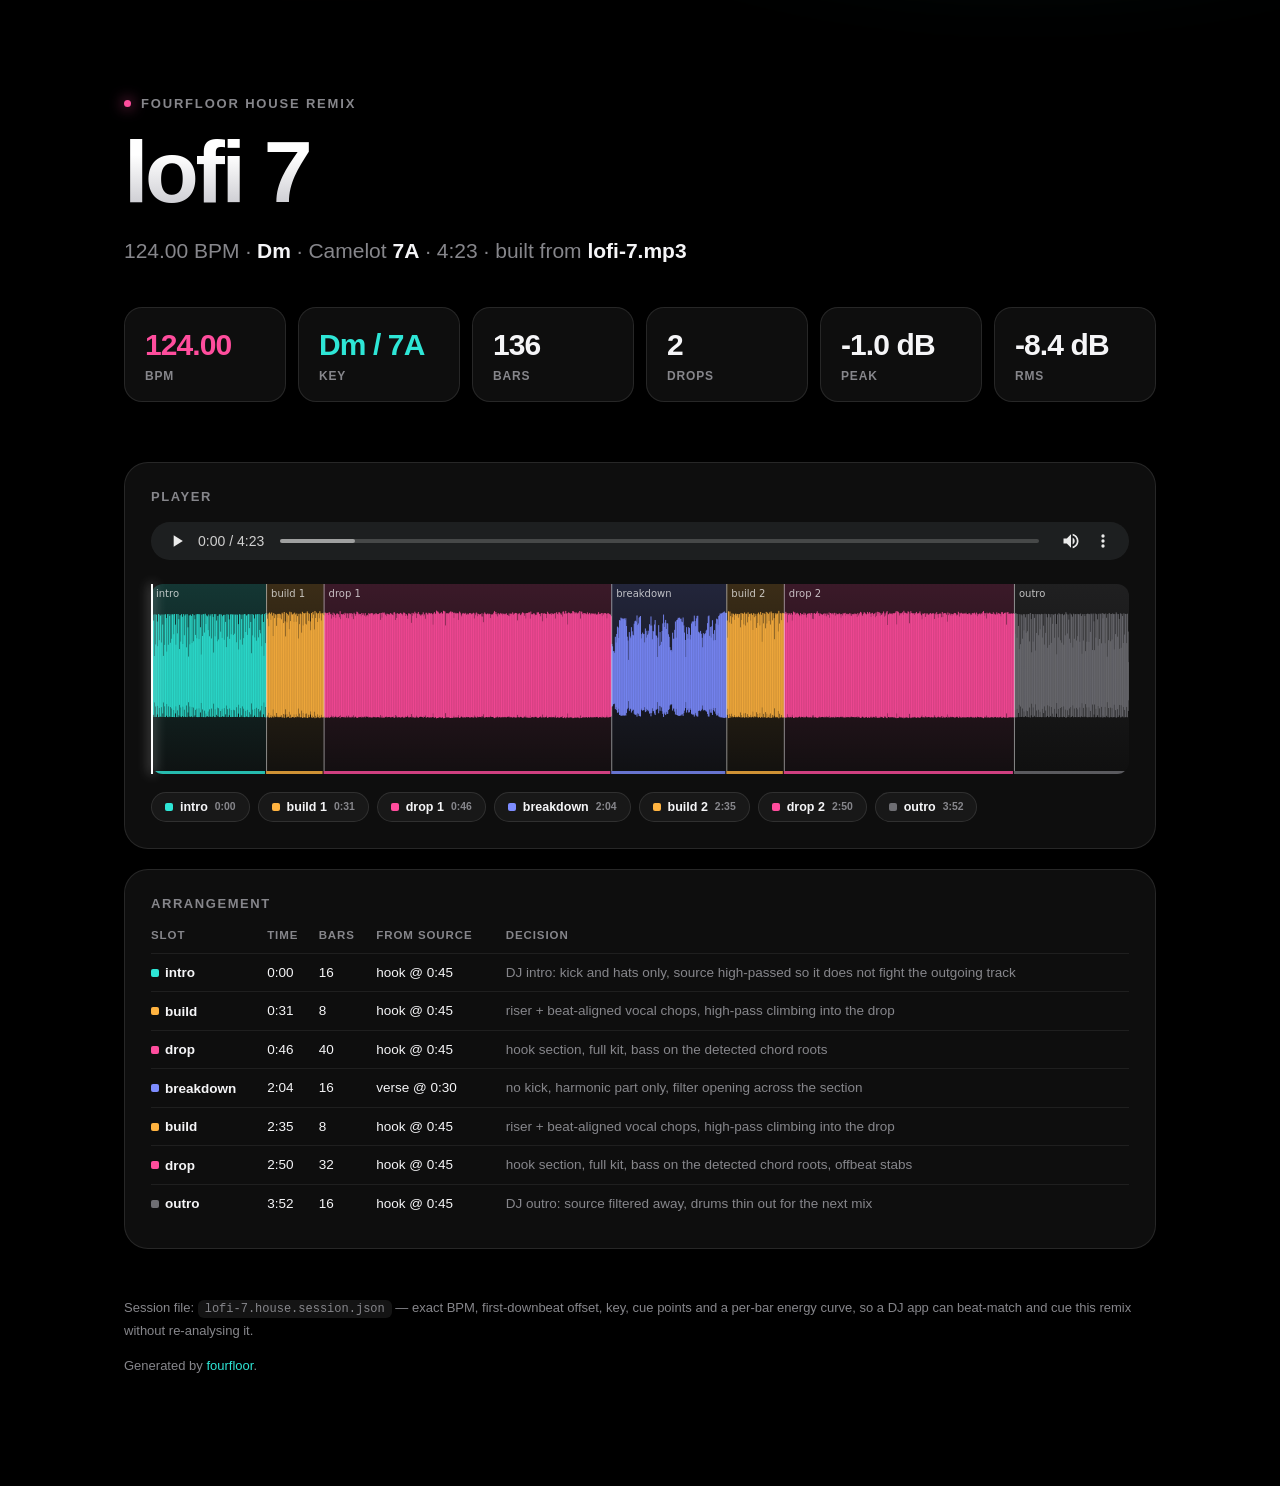
==== commit ec1bf38e: "Restore the sound engine Neel preferred; the measured rebuild lives on the audio-rebuild branch" ====
--- a/examples/preview.html
+++ b/examples/preview.html
@@ -173,8 +173,8 @@
 <div id="tip"></div>
 
 <script>
-const SESSION = {"schema": 2, "generator": "fourfloor", "file": "lofi-7.house.mp3", "bpm": 124.0, "first_downbeat_sec": 0.0, "beats_per_bar": 4, "beat_duration_sec": 0.483871, "key": "Dm", "camelot": "7A", "semitone_shift": 0, "duration": 263.226, "bars": 136, "cues": [{"name": "intro", "bar": 0, "time": 0.0, "kind": "intro"}, {"name": "build 1", "bar": 16, "time": 30.9677, "kind": "build"}, {"name": "drop 1", "bar": 24, "time": 46.4516, "kind": "drop"}, {"name": "breakdown", "bar": 64, "time": 123.871, "kind": "breakdown"}, {"name": "build 2", "bar": 80, "time": 154.8387, "kind": "build"}, {"name": "drop 2", "bar": 88, "time": 170.3226, "kind": "drop"}, {"name": "outro", "bar": 120, "time": 232.2581, "kind": "outro"}, {"name": "end", "bar": 136, "time": 263.2258, "kind": "end"}], "sections": [{"kind": "intro", "start_bar": 0, "bars": 16, "start": 0.0, "end": 30.9677, "source_label": "hook", "source_start": 2.9056, "note": "DJ intro: kick and hats only, source high-passed so it does not fight the outgoing track"}, {"kind": "build", "start_bar": 16, "bars": 8, "start": 30.9677, "end": 46.4516, "source_label": "hook", "source_start": 2.9056, "note": "riser + beat-aligned vocal chops, high-pass climbing into the drop"}, {"kind": "drop", "start_bar": 24, "bars": 40, "start": 46.4516, "end": 123.871, "source_label": "hook", "source_start": 2.9056, "note": "hook section, full kit, bass on the detected chord roots"}, {"kind": "breakdown", "start_bar": 64, "bars": 16, "start": 123.871, "end": 154.8387, "source_label": "verse", "source_start": 29.9848, "note": "no kick, harmonic part only, filter opening across the section"}, {"kind": "build", "start_bar": 80, "bars": 8, "start": 154.8387, "end": 170.3226, "source_label": "hook", "source_start": 33.864, "note": "riser + beat-aligned vocal chops, high-pass climbing into the drop"}, {"kind": "drop", "start_bar": 88, "bars": 32, "start": 170.3226, "end": 232.2581, "source_label": "hook", "source_start": 33.864, "note": "hook section, full kit, bass on the detected chord roots, offbeat stabs"}, {"kind": "outro", "start_bar": 120, "bars": 16, "start": 232.2581, "end": 263.2258, "source_label": "hook", "source_start": 33.864, "note": "DJ outro: source filtered away, drums thin out for the next mix"}], "energy_per_bar": [0.425, 0.4321, 0.443, 0.4334, 0.4295, 0.4466, 0.4399, 0.4549, 0.436, 0.4307, 0.4386, 0.4478, 0.4362, 0.4405, 0.4343, 0.4828, 0.5717, 0.5732, 0.5651, 0.5609, 0.5649, 0.5617, 0.5684, 0.6009, 0.8406, 0.7423, 0.7428, 0.7535, 0.7585, 0.7772, 0.7123, 0.7351, 0.7085, 0.7283, 0.7049, 0.7527, 0.7117, 0.709, 0.7402, 0.7594, 0.7568, 0.7655, 0.7523, 0.7636, 0.7552, 0.7877, 0.7612, 0.767, 0.748, 0.7476, 0.7536, 0.7844, 0.7611, 0.7564, 0.7579, 0.7862, 0.7542, 0.7678, 0.7182, 0.7286, 0.7287, 0.7752, 0.7604, 0.9339, 0.3877, 0.3954, 0.2637, 0.4007, 0.2781, 0.3019, 0.2803, 0.3524, 0.212, 0.3942, 0.2657, 0.3999, 0.2746, 0.3019, 0.3921, 1.0, 0.3899, 0.4365, 0.4055, 0.3925, 0.3918, 0.3965, 0.574, 0.7093, 0.8659, 0.8068, 0.7706, 0.7867, 0.7837, 0.8055, 0.767, 0.8012, 0.7543, 0.791, 0.7684, 0.8038, 0.7819, 0.8237, 0.7749, 0.7994, 0.7766, 0.8057, 0.7397, 0.7603, 0.7472, 0.7969, 0.7645, 0.806, 0.7678, 0.8002, 0.7727, 0.8049, 0.782, 0.8218, 0.7789, 0.7888, 0.4394, 0.4664, 0.4469, 0.4573, 0.4476, 0.4589, 0.4417, 0.4454, 0.435, 0.4504, 0.4475, 0.4495, 0.4373, 0.4443, 0.4422, 0.4436], "loudness": {"peak_db": -1.0, "rms_db": -10.52}, "tempo_plan": {"source_bpm": 79.98, "target_bpm": 124.0, "beat_multiple": 2.0, "stretch_ratio": 0.7752, "interpretation": "half-time", "warning": "stretch ratio 0.775 is outside the comfortable 0.8-1.25 window; expect audible time-stretch artefacts"}, "source": {"file": "lofi-7.mp3", "bpm": 79.98, "key": "Dm", "camelot": "7A", "key_confidence": 0.649, "duration": 62.6, "separation": "hpss"}};
-const WAVE = [0.8404, 0.3777, 0.84, 0.5373, 0.1424, 0.8426, 0.3611, 0.842, 0.3757, 0.3486, 0.8421, 0.3307, 0.8404, 0.8379, 0.4909, 0.8396, 0.3548, 0.0762, 0.8406, 0.3288, 0.8401, 0.3587, 0.1553, 0.8401, 0.5101, 0.8401, 0.4112, 0.3329, 0.8402, 0.3525, 0.8403, 0.8237, 0.3468, 0.8396, 0.4736, 0.0842, 0.8409, 0.3534, 0.84, 0.322, 0.1581, 0.84, 0.3091, 0.8384, 0.3783, 0.511, 0.8409, 0.3335, 0.8411, 0.816, 0.3446, 0.8399, 0.335, 0.1675, 0.8402, 0.5476, 0.8411, 0.4253, 0.2623, 0.8406, 0.3621, 0.8391, 0.4509, 0.3645, 0.8389, 0.4987, 0.8403, 0.8393, 0.3268, 0.8398, 0.3465, 0.0931, 0.8401, 0.4192, 0.84, 0.4842, 0.2246, 0.8392, 0.4023, 0.8404, 0.4308, 0.3462, 0.8383, 0.325, 0.8412, 0.8314, 0.52, 0.8414, 0.3688, 0.1156, 0.8406, 0.3378, 0.8391, 0.336, 0.238, 0.8405, 0.4673, 0.8405, 0.4127, 0.3728, 0.8389, 0.3418, 0.8406, 0.8368, 0.3343, 0.8399, 0.4989, 0.1092, 0.8397, 0.3812, 0.8395, 0.3643, 0.281, 0.8425, 0.3507, 0.839, 0.706, 0.5117, 0.84, 0.3941, 0.8403, 0.8324, 0.3124, 0.8398, 0.3542, 0.1312, 0.8382, 0.4939, 0.8399, 0.463, 0.3082, 0.8424, 0.3577, 0.841, 0.731, 0.3323, 0.8403, 0.4727, 0.8397, 0.835, 0.3378, 0.8395, 0.349, 0.1637, 0.84, 0.3694, 0.8384, 0.5055, 0.3888, 0.84, 0.3435, 0.8398, 0.7186, 0.3408, 0.8408, 0.3988, 0.8433, 0.832, 0.4717, 0.8417, 0.3542, 0.253, 0.8395, 0.571, 0.8393, 0.6737, 0.6612, 0.8418, 0.7861, 0.8559, 0.8097, 0.8823, 0.8632, 0.9434, 0.9484, 0.8501, 0.7623, 0.845, 0.8051, 0.515, 0.8606, 0.8811, 0.8691, 0.8711, 0.942, 0.8447, 0.7661, 0.8434, 0.8368, 0.8218, 0.8604, 0.865, 0.6061, 0.879, 0.9352, 0.8721, 0.7826, 0.4481, 0.8423, 0.7194, 0.858, 0.6245, 0.8754, 0.9189, 0.9168, 0.9226, 0.8362, 0.7284, 0.8492, 0.779, 0.5201, 0.8699, 0.8832, 0.8735, 0.9314, 0.9548, 0.8564, 0.7457, 0.8416, 0.6386, 0.7635, 0.8599, 0.8857, 0.8669, 0.9006, 0.9358, 0.8591, 0.7636, 0.4554, 0.843, 0.8117, 0.8631, 0.8815, 0.756, 0.9326, 0.9115, 0.9432, 0.5261, 0.829, 0.845, 0.8017, 0.8564, 0.8548, 0.8998, 0.8843, 0.9298, 0.9407, 0.8659, 0.84, 0.8646, 0.851, 0.8412, 0.8423, 0.8482, 0.8596, 0.7679, 0.8526, 0.8424, 0.8455, 0.8547, 0.8556, 0.8416, 0.8495, 0.8244, 0.763, 0.877, 0.8544, 0.8541, 0.8293, 0.788, 0.8611, 0.8328, 0.843, 0.7788, 0.8307, 0.8483, 0.8445, 0.8434, 0.8367, 0.834, 0.8522, 0.8484, 0.8422, 0.8413, 0.8376, 0.8594, 0.8384, 0.8268, 0.8493, 0.8607, 0.8469, 0.8247, 0.857, 0.8436, 0.8557, 0.8494, 0.8509, 0.8553, 0.8435, 0.8471, 0.8323, 0.8536, 0.8351, 0.8424, 0.8249, 0.8294, 0.8496, 0.8371, 0.8438, 0.8033, 0.8415, 0.8536, 0.8156, 0.8519, 0.8427, 0.8137, 0.8701, 0.8528, 0.72, 0.8422, 0.8407, 0.8762, 0.7622, 0.845, 0.8529, 0.846, 0.8546, 0.8072, 0.842, 0.8459, 0.8465, 0.8482, 0.8556, 0.8464, 0.8464, 0.851, 0.7292, 0.8539, 0.8518, 0.8441, 0.8361, 0.8335, 0.8496, 0.869, 0.8451, 0.8121, 0.8344, 0.8505, 0.8396, 0.7903, 0.8459, 0.8354, 0.8634, 0.843, 0.839, 0.8444, 0.8359, 0.8558, 0.6732, 0.8441, 0.8418, 0.8357, 0.8491, 0.8461, 0.8251, 0.8464, 0.8157, 0.843, 0.853, 0.8382, 0.8505, 0.8412, 0.8303, 0.8572, 0.8416, 0.8434, 0.6726, 0.8387, 0.8537, 0.8419, 0.8429, 0.8433, 0.8366, 0.8539, 0.8181, 0.8204, 0.8417, 0.8409, 0.8477, 0.8202, 0.7486, 0.8492, 0.8385, 0.851, 0.7916, 0.8394, 0.856, 0.8397, 0.854, 0.8496, 0.8554, 0.8475, 0.8502, 0.801, 0.8535, 0.8296, 0.8408, 0.8349, 0.8379, 0.8581, 0.834, 0.8412, 0.777, 0.8371, 0.859, 0.8498, 0.8425, 0.8397, 0.8424, 0.8509, 0.8373, 0.8237, 0.8419, 0.8345, 0.8638, 0.8566, 0.8402, 0.8442, 0.8452, 0.8583, 0.8138, 0.8416, 0.8481, 0.8453, 0.8579, 0.8429, 0.8495, 0.844, 0.8368, 0.8299, 0.856, 0.8434, 0.8454, 0.8583, 0.8288, 0.8492, 0.8468, 0.8478, 0.7723, 0.8419, 0.849, 0.8606, 0.8503, 0.8399, 0.8785, 0.856, 0.8422, 0.8387, 0.8466, 0.8498, 0.8607, 0.8505, 0.8442, 0.8438, 0.8466, 0.8474, 0.8237, 0.842, 0.8419, 0.8203, 0.8428, 0.8599, 0.84, 0.8446, 0.8495, 0.8463, 0.8565, 0.8463, 0.8476, 0.8515, 0.8531, 0.8573, 0.8417, 0.8496, 0.8208, 0.8457, 0.8619, 0.8526, 0.8423, 0.8344, 0.8509, 0.8483, 0.8407, 0.8187, 0.8453, 0.8388, 0.8449, 0.8465, 0.8496, 0.8454, 0.8336, 0.854, 0.8085, 0.8521, 0.8507, 0.8409, 0.8454, 0.854, 0.8433, 0.8481, 0.8206, 0.7898, 0.8579, 0.8424, 0.8473, 0.7962, 0.8656, 0.8635, 0.8493, 0.845, 0.8169, 0.8531, 0.8553, 0.852, 0.8401, 0.8433, 0.8478, 0.8627, 0.8248, 0.8337, 0.8431, 0.8194, 0.8581, 0.6902, 0.846, 0.8458, 0.8463, 0.8548, 0.8423, 0.8511, 0.8456, 0.84, 0.8384, 0.8613, 0.8461, 0.845, 0.8655, 0.8398, 0.8474, 0.8453, 0.8453, 0.7709, 0.8372, 0.8509, 0.8594, 0.851, 0.8422, 0.8403, 0.8503, 0.8477, 0.8348, 0.8487, 0.8526, 0.8479, 0.846, 0.8311, 0.8428, 0.8448, 0.85, 0.8327, 0.8384, 0.8498, 0.8377, 0.8454, 0.8452, 0.8595, 0.8414, 0.8409, 0.832, 0.8524, 0.8517, 0.8457, 0.8387, 0.8386, 0.8502, 0.8489, 0.8439, 0.7552, 0.8444, 0.8469, 0.855, 0.844, 0.8406, 0.844, 0.8644, 0.8456, 0.8177, 0.8466, 0.8181, 0.862, 0.824, 0.8207, 0.8407, 0.8322, 0.8486, 0.8098, 0.8371, 0.8433, 0.8488, 0.8506, 0.8451, 0.8508, 0.8428, 0.8231, 0.7777, 0.8568, 0.8416, 0.8417, 0.8338, 0.756, 0.8532, 0.8634, 0.8467, 0.7895, 0.84, 0.8558, 0.8333, 0.8459, 0.8462, 0.851, 0.8587, 0.8385, 0.8437, 0.8471, 0.8191, 0.8627, 0.8405, 0.8163, 0.8419, 0.8419, 0.8567, 0.811, 0.8501, 0.8463, 0.8506, 0.8576, 0.8461, 0.8428, 0.8416, 0.8397, 0.8408, 0.8539, 0.8229, 0.839, 0.8406, 0.8503, 0.845, 0.8448, 0.8483, 0.7859, 0.8126, 0.466, 0.5194, 0.3197, 0.3167, 0.2489, 0.5754, 0.3295, 0.3581, 0.3549, 0.5432, 0.5027, 0.5993, 0.6521, 0.5321, 0.4987, 0.546, 0.5696, 0.4005, 0.4401, 0.4453, 0.3415, 0.3161, 0.4117, 0.2526, 0.3146, 0.3258, 0.5684, 0.3289, 0.338, 0.3273, 0.4002, 0.4674, 0.6126, 0.4869, 0.5464, 0.3818, 0.6178, 0.562, 0.5837, 0.3999, 0.3268, 0.3598, 0.5556, 0.4846, 0.2953, 0.2667, 0.5999, 0.3566, 0.3458, 0.3246, 0.3576, 0.3583, 0.3857, 0.4876, 0.4804, 0.4141, 0.3083, 0.6791, 0.3394, 0.4276, 0.4762, 0.3602, 0.2913, 0.3892, 0.2154, 0.3346, 0.2442, 0.5762, 0.2149, 0.2519, 0.303, 0.4209, 0.4965, 0.5132, 0.4612, 0.4364, 0.4185, 0.6683, 0.3944, 0.3714, 0.2296, 0.2244, 0.2254, 0.276, 0.4876, 0.3147, 0.2852, 0.4948, 0.5338, 0.3664, 0.3567, 0.4253, 0.5436, 0.6144, 0.6335, 0.5652, 0.5552, 0.5416, 0.5655, 0.3709, 0.4393, 0.4478, 0.391, 0.2694, 0.4269, 0.2285, 0.2931, 0.3277, 0.5904, 0.3316, 0.2929, 0.3362, 0.3998, 0.4669, 0.6172, 0.5265, 0.5426, 0.5512, 0.5761, 0.5622, 0.5894, 0.5288, 0.3517, 0.3643, 0.4024, 0.5423, 0.2947, 0.2978, 0.2682, 0.5685, 0.2743, 0.3325, 0.3255, 0.3552, 0.3566, 0.4821, 0.3402, 0.5046, 0.3526, 0.6485, 0.29, 0.3932, 0.4677, 0.3594, 0.3101, 0.4998, 0.3389, 0.4485, 0.5362, 0.5616, 0.5061, 0.6825, 0.7524, 0.83, 0.8359, 0.833, 0.8465, 0.8374, 0.8472, 0.8384, 0.8417, 0.8358, 0.7591, 0.6382, 0.4167, 0.5104, 0.6649, 0.8509, 0.8687, 0.7782, 0.943, 0.9157, 0.9468, 0.4019, 0.6649, 0.7303, 0.7822, 0.7233, 0.8229, 0.8272, 0.8525, 0.9118, 0.9272, 0.4891, 0.62, 0.676, 0.6209, 0.7566, 0.87, 0.871, 0.9002, 0.9164, 0.9505, 0.7234, 0.6337, 0.7247, 0.5203, 0.7125, 0.8564, 0.8951, 0.6081, 0.9336, 0.9121, 0.949, 0.6841, 0.7586, 0.7403, 0.7609, 0.8241, 0.5539, 0.8888, 0.8872, 0.9524, 0.9393, 0.4683, 0.7319, 0.7952, 0.7645, 0.4641, 0.8452, 0.8821, 0.8913, 0.8733, 0.9495, 0.8469, 0.774, 0.8429, 0.8388, 0.8065, 0.8548, 0.8836, 0.5413, 0.8927, 0.9499, 0.8719, 0.8117, 0.5127, 0.8434, 0.8334, 0.8571, 0.7107, 0.8897, 0.9244, 0.9559, 1.0, 0.853, 0.8396, 0.8659, 0.8455, 0.8436, 0.8461, 0.8371, 0.8727, 0.8372, 0.8089, 0.8452, 0.8584, 0.864, 0.8138, 0.8501, 0.8448, 0.8268, 0.8561, 0.8467, 0.8425, 0.8381, 0.8346, 0.8036, 0.8542, 0.8544, 0.8428, 0.8544, 0.8279, 0.845, 0.8526, 0.8412, 0.7501, 0.8493, 0.8543, 0.8259, 0.8451, 0.8397, 0.8801, 0.8664, 0.8619, 0.8275, 0.8417, 0.8442, 0.8418, 0.8417, 0.8363, 0.8487, 0.8515, 0.857, 0.8017, 0.8521, 0.8447, 0.8367, 0.8576, 0.8618, 0.8587, 0.8391, 0.8549, 0.8488, 0.8496, 0.8476, 0.8439, 0.8521, 0.8388, 0.8483, 0.8534, 0.8477, 0.6881, 0.8583, 0.8522, 0.8451, 0.8504, 0.8395, 0.8493, 0.8456, 0.829, 0.8382, 0.8485, 0.8412, 0.867, 0.8392, 0.8195, 0.8445, 0.8487, 0.8528, 0.8308, 0.8471, 0.8453, 0.8409, 0.8436, 0.8621, 0.8415, 0.8463, 0.8401, 0.8333, 0.8742, 0.8078, 0.8554, 0.8629, 0.8146, 0.8491, 0.8373, 0.85, 0.7985, 0.8438, 0.8509, 0.8584, 0.8426, 0.8437, 0.8586, 0.8636, 0.8388, 0.845, 0.8452, 0.8237, 0.8503, 0.8287, 0.8445, 0.841, 0.8199, 0.8574, 0.8357, 0.8517, 0.8464, 0.847, 0.8469, 0.8557, 0.8505, 0.8447, 0.8477, 0.8503, 0.8473, 0.8409, 0.8483, 0.8352, 0.8517, 0.8702, 0.8458, 0.8451, 0.8403, 0.8407, 0.8578, 0.8394, 0.8488, 0.8447, 0.8478, 0.8545, 0.8529, 0.8245, 0.8485, 0.8487, 0.8569, 0.8197, 0.8395, 0.8478, 0.8496, 0.8542, 0.8445, 0.845, 0.8512, 0.8462, 0.8372, 0.8544, 0.8408, 0.8465, 0.8849, 0.8206, 0.8486, 0.8458, 0.8444, 0.7905, 0.8546, 0.8703, 0.85, 0.8468, 0.8387, 0.8331, 0.8911, 0.8459, 0.8459, 0.8448, 0.8428, 0.8561, 0.855, 0.8375, 0.8444, 0.8454, 0.8757, 0.8225, 0.8539, 0.8389, 0.8301, 0.8491, 0.8455, 0.8475, 0.8435, 0.8291, 0.7776, 0.8569, 0.8481, 0.8484, 0.8097, 0.8171, 0.854, 0.8364, 0.8547, 0.8062, 0.8367, 0.8533, 0.8544, 0.8534, 0.8424, 0.8262, 0.8526, 0.8413, 0.8254, 0.8467, 0.8368, 0.847, 0.8599, 0.8027, 0.8465, 0.8537, 0.8519, 0.7934, 0.8509, 0.8459, 0.8476, 0.8604, 0.8495, 0.8502, 0.8459, 0.8557, 0.852, 0.856, 0.8454, 0.8439, 0.8342, 0.8123, 0.8454, 0.8317, 0.8452, 0.833, 0.8493, 0.8579, 0.8477, 0.8512, 0.8366, 0.8518, 0.8605, 0.8448, 0.8345, 0.8421, 0.8469, 0.8566, 0.8457, 0.8401, 0.851, 0.8383, 0.8582, 0.819, 0.8408, 0.849, 0.8504, 0.8521, 0.8453, 0.8439, 0.846, 0.85, 0.8133, 0.8523, 0.8445, 0.8479, 0.8559, 0.8525, 0.8662, 0.8368, 0.8467, 0.7982, 0.8365, 0.8456, 0.8482, 0.8412, 0.8339, 0.8501, 0.8605, 0.8554, 0.808, 0.8465, 0.8349, 0.8731, 0.8451, 0.8463, 0.8511, 0.8374, 0.8493, 0.8257, 0.8591, 0.848, 0.838, 0.8437, 0.8646, 0.8535, 0.8487, 0.8423, 0.8332, 0.853, 0.8368, 0.8439, 0.8418, 0.8322, 0.8571, 0.8524, 0.8572, 0.8276, 0.8524, 0.8632, 0.83, 0.8396, 0.8385, 0.8529, 0.8528, 0.8294, 0.8406, 0.849, 0.8568, 0.8632, 0.8096, 0.8576, 0.8412, 0.3191, 0.8413, 0.8305, 0.2868, 0.8395, 0.3324, 0.316, 0.8401, 0.2634, 0.8394, 0.3588, 0.2871, 0.8389, 0.2215, 0.8412, 0.477, 0.3742, 0.8393, 0.3182, 0.8428, 0.8362, 0.3415, 0.8377, 0.279, 0.269, 0.8406, 0.3132, 0.8396, 0.3543, 0.2959, 0.8398, 0.334, 0.8393, 0.5495, 0.3105, 0.8398, 0.3521, 0.8392, 0.837, 0.3474, 0.8398, 0.3439, 0.3054, 0.8377, 0.2649, 0.8402, 0.3743, 0.2997, 0.8405, 0.1627, 0.8416, 0.4431, 0.3241, 0.8411, 0.258, 0.8456, 0.8379, 0.2911, 0.838, 0.2612, 0.3006, 0.8402, 0.2984, 0.8386, 0.3858, 0.285, 0.8396, 0.2975, 0.8404, 0.4313, 0.3065, 0.8395, 0.3443, 0.8449, 0.837, 0.2667, 0.8402, 0.3312, 0.2562, 0.8398, 0.0568, 0.8397, 0.3492, 0.2745, 0.842, 0.1206, 0.8392, 0.412, 0.3566, 0.8388, 0.2597, 0.8398, 0.8399, 0.3228, 0.8431, 0.2749, 0.3129, 0.8405, 0.3144, 0.8407, 0.3977, 0.2692, 0.8385, 0.3147, 0.8426, 0.7146, 0.2774, 0.8423, 0.3201, 0.8403, 0.8401, 0.3046, 0.8415, 0.3405, 0.2865, 0.8417, 0.0633, 0.8419, 0.4887, 0.3194, 0.8399, 0.1703, 0.8418, 0.7268, 0.3461, 0.8407, 0.283, 0.8401, 0.8292, 0.3191, 0.8431, 0.258, 0.3124, 0.8447, 0.3516, 0.8402, 0.4767, 0.2654, 0.8398, 0.3287, 0.8402, 0.7273, 0.3087, 0.8405, 0.3261, 0.8451, 0.8409, 0.3128, 0.8437, 0.3053, 0.2674, 0.8402, 0.071, 0.8412, 0.4006, 0.3607, 0.8433, 0.1833, 0.8446, 0.7675, 0.3172, 0.8442, 0.2887, 0.2928];
+const SESSION = {"schema": 2, "generator": "fourfloor", "file": "lofi-7.house.mp3", "bpm": 124.0, "first_downbeat_sec": 0.0, "beats_per_bar": 4, "beat_duration_sec": 0.483871, "key": "Dm", "camelot": "7A", "semitone_shift": 0, "duration": 263.226, "bars": 136, "cues": [{"name": "intro", "bar": 0, "time": 0.0, "kind": "intro"}, {"name": "build 1", "bar": 16, "time": 30.9677, "kind": "build"}, {"name": "drop 1", "bar": 24, "time": 46.4516, "kind": "drop"}, {"name": "breakdown", "bar": 64, "time": 123.871, "kind": "breakdown"}, {"name": "build 2", "bar": 80, "time": 154.8387, "kind": "build"}, {"name": "drop 2", "bar": 88, "time": 170.3226, "kind": "drop"}, {"name": "outro", "bar": 120, "time": 232.2581, "kind": "outro"}, {"name": "end", "bar": 136, "time": 263.2258, "kind": "end"}], "sections": [{"kind": "intro", "start_bar": 0, "bars": 16, "start": 0.0, "end": 30.9677, "source_label": "hook", "source_start": 45.4715, "note": "DJ intro: kick and hats only, source high-passed so it does not fight the outgoing track"}, {"kind": "build", "start_bar": 16, "bars": 8, "start": 30.9677, "end": 46.4516, "source_label": "hook", "source_start": 45.4715, "note": "riser + beat-aligned vocal chops, high-pass climbing into the drop"}, {"kind": "drop", "start_bar": 24, "bars": 40, "start": 46.4516, "end": 123.871, "source_label": "hook", "source_start": 45.4715, "note": "hook section, full kit, bass on the detected chord roots"}, {"kind": "breakdown", "start_bar": 64, "bars": 16, "start": 123.871, "end": 154.8387, "source_label": "verse", "source_start": 29.9848, "note": "no kick, harmonic part only, filter opening across the section"}, {"kind": "build", "start_bar": 80, "bars": 8, "start": 154.8387, "end": 170.3226, "source_label": "hook", "source_start": 45.4715, "note": "riser + beat-aligned vocal chops, high-pass climbing into the drop"}, {"kind": "drop", "start_bar": 88, "bars": 32, "start": 170.3226, "end": 232.2581, "source_label": "hook", "source_start": 45.4715, "note": "hook section, full kit, bass on the detected chord roots, offbeat stabs"}, {"kind": "outro", "start_bar": 120, "bars": 16, "start": 232.2581, "end": 263.2258, "source_label": "hook", "source_start": 45.4715, "note": "DJ outro: source filtered away, drums thin out for the next mix"}], "energy_per_bar": [0.5654, 0.5763, 0.5942, 0.6013, 0.5788, 0.5822, 0.5865, 0.6203, 0.5934, 0.5849, 0.5907, 0.593, 0.5858, 0.6031, 0.5948, 0.5795, 0.6259, 0.6366, 0.6377, 0.6409, 0.6199, 0.6132, 0.6267, 0.6549, 0.6729, 0.7198, 0.6743, 0.7206, 0.6617, 0.7142, 0.6852, 0.7358, 0.6791, 0.7195, 0.6827, 0.698, 0.6695, 0.7116, 0.6466, 0.6628, 0.6679, 0.648, 0.6882, 0.7134, 0.6744, 0.7144, 0.67, 0.7189, 0.6867, 0.735, 0.6912, 0.7178, 0.688, 0.6901, 0.672, 0.7068, 0.6865, 0.6494, 0.6367, 0.6607, 0.6822, 0.7165, 0.6691, 0.7242, 0.3167, 0.564, 0.3967, 0.5686, 0.405, 0.4555, 0.4212, 0.5274, 0.3163, 0.567, 0.394, 0.5705, 0.402, 0.4595, 0.5235, 1.0, 0.6133, 0.63, 0.6146, 0.6415, 0.6038, 0.6235, 0.62, 0.6642, 0.6704, 0.7183, 0.6759, 0.7144, 0.6727, 0.7179, 0.6858, 0.7318, 0.6762, 0.7271, 0.6858, 0.7039, 0.6636, 0.7129, 0.6619, 0.6659, 0.6436, 0.6566, 0.6785, 0.7095, 0.6834, 0.7153, 0.6753, 0.7248, 0.679, 0.7401, 0.6767, 0.7238, 0.6901, 0.6929, 0.6836, 0.7233, 0.5934, 0.6165, 0.5924, 0.6111, 0.5923, 0.5911, 0.5875, 0.6048, 0.5874, 0.5955, 0.5956, 0.5889, 0.5989, 0.6066, 0.5918, 0.5988], "loudness": {"peak_db": -1.0, "rms_db": -8.45}, "tempo_plan": {"source_bpm": 79.98, "target_bpm": 124.0, "beat_multiple": 2.0, "stretch_ratio": 0.7752, "interpretation": "half-time", "warning": "stretch ratio 0.775 is outside the comfortable 0.8-1.25 window; expect audible time-stretch artefacts"}, "source": {"file": "lofi-7.mp3", "bpm": 79.98, "key": "Dm", "camelot": "7A", "key_confidence": 0.649, "duration": 62.6, "separation": "hpss"}};
+const WAVE = [0.9577, 0.6065, 0.9502, 0.8752, 0.4305, 0.9533, 0.5761, 0.9496, 0.8627, 0.5537, 0.9561, 0.6293, 0.9502, 0.9364, 0.6003, 0.9513, 0.8252, 0.4328, 0.9518, 0.5699, 0.9546, 0.9072, 0.4866, 0.955, 0.5721, 0.9566, 0.9341, 0.5968, 0.9531, 0.647, 0.9529, 0.9531, 0.7036, 0.957, 0.8242, 0.5727, 0.9567, 0.7148, 0.9563, 0.893, 0.5181, 0.9423, 0.6125, 0.9555, 0.9235, 0.5815, 0.9561, 0.6908, 0.9382, 0.953, 0.54, 0.9556, 0.7904, 0.4242, 0.9402, 0.5775, 0.949, 0.9321, 0.5935, 0.9568, 0.6157, 0.9429, 0.8916, 0.6953, 0.954, 0.6534, 0.9564, 0.9559, 0.6431, 0.9548, 0.7917, 0.4498, 0.9501, 0.682, 0.9563, 0.9539, 0.7253, 0.9605, 0.8317, 0.94, 0.9281, 0.7561, 0.9516, 0.6784, 0.9308, 0.9529, 0.6507, 0.9555, 0.9218, 0.4746, 0.9557, 0.6776, 0.9556, 0.8756, 0.6155, 0.9336, 0.6384, 0.9512, 0.9557, 0.7364, 0.9509, 0.6583, 0.9299, 0.9466, 0.6345, 0.9483, 0.8587, 0.5424, 0.9555, 0.6728, 0.9506, 0.89, 0.6466, 0.9531, 0.7029, 0.955, 0.9495, 0.6937, 0.9528, 0.7108, 0.9475, 0.9523, 0.6029, 0.9493, 0.8302, 0.513, 0.9552, 0.6359, 0.951, 0.8939, 0.5735, 0.9516, 0.6548, 0.957, 0.9543, 0.732, 0.9389, 0.6954, 0.9511, 0.9565, 0.7803, 0.9541, 0.8576, 0.4661, 0.9569, 0.6896, 0.9487, 0.9014, 0.6638, 0.9535, 0.6229, 0.953, 0.9553, 0.6646, 0.9565, 0.7581, 0.7158, 0.9507, 0.5544, 0.9568, 0.8579, 0.4329, 0.9565, 0.593, 0.9704, 0.9487, 0.8986, 0.964, 0.8041, 0.9756, 0.9602, 0.884, 0.9764, 0.9374, 0.6816, 0.9679, 0.906, 0.9577, 0.9437, 0.8093, 0.9583, 0.9103, 0.9589, 0.9596, 0.9048, 0.954, 0.8911, 0.9728, 0.9598, 0.8439, 0.9826, 0.8652, 0.6767, 0.9721, 0.8519, 0.9585, 0.9404, 0.7673, 0.9859, 0.8689, 0.9793, 0.952, 0.9499, 0.9627, 0.8598, 0.9744, 0.9524, 0.8605, 0.963, 0.9311, 0.6507, 0.9595, 0.83, 0.9638, 0.955, 0.7241, 0.9849, 0.8137, 0.9695, 0.9645, 0.8357, 0.9723, 0.8266, 0.9899, 0.9706, 0.8716, 0.9613, 0.864, 0.7534, 0.9693, 0.9054, 0.9834, 0.9518, 0.7638, 0.9954, 0.9074, 0.9754, 0.9633, 0.8571, 0.9678, 0.9041, 0.992, 0.9652, 0.8753, 0.9671, 0.9655, 0.9479, 0.9743, 0.9393, 0.9746, 0.9655, 0.9669, 0.9712, 0.9444, 0.9758, 0.978, 0.9544, 0.9593, 0.8999, 0.9434, 0.9739, 0.9219, 0.9632, 0.9444, 0.9091, 0.9614, 0.9651, 0.9571, 0.9508, 0.9167, 0.9925, 0.8929, 0.9555, 0.956, 0.9462, 0.9612, 0.9443, 0.9725, 0.9612, 0.9091, 0.969, 0.9581, 0.9042, 0.969, 0.9508, 0.9655, 0.9678, 0.9242, 0.96, 0.8937, 0.9727, 0.9584, 0.9366, 0.9572, 0.9866, 0.9796, 0.9642, 0.9444, 0.9592, 0.9575, 0.9295, 0.9701, 0.9463, 0.9666, 0.9503, 0.9362, 0.969, 0.922, 0.9393, 0.9479, 0.9301, 0.9682, 0.9602, 0.9558, 0.9667, 0.9668, 0.9677, 0.9606, 0.9431, 0.9597, 0.9492, 0.9663, 0.9645, 0.9529, 0.9576, 0.9565, 0.9638, 0.9693, 0.8842, 0.9709, 0.9113, 0.9754, 0.9666, 0.9777, 0.9638, 0.9486, 0.9307, 0.9615, 0.9596, 0.9541, 0.954, 0.9478, 0.9689, 0.954, 0.9621, 0.9481, 0.9412, 0.9762, 0.9791, 0.8822, 0.9615, 0.9084, 0.9687, 0.9587, 0.9595, 0.9557, 0.9705, 0.9708, 0.9566, 0.94, 0.9602, 0.9761, 0.9716, 0.9634, 0.9325, 0.955, 0.9376, 0.8967, 0.9649, 0.9635, 0.9596, 0.9533, 0.8468, 0.9714, 0.9351, 0.9661, 0.954, 0.9856, 0.9664, 0.9071, 0.9655, 0.9592, 0.9822, 0.959, 0.9495, 0.9366, 0.9517, 0.9394, 0.9538, 0.9779, 0.9303, 0.953, 0.8979, 0.9728, 0.9722, 0.952, 0.9533, 0.9727, 0.968, 0.9607, 0.9658, 0.9673, 0.9544, 0.8239, 0.9639, 0.9807, 0.9644, 0.9558, 1.0, 0.9889, 0.9872, 0.9741, 0.957, 0.9656, 0.9673, 0.98, 0.9621, 0.9622, 0.9974, 0.9911, 0.9886, 0.8142, 0.9671, 0.9629, 0.9674, 0.9602, 0.9719, 0.9781, 0.9882, 0.9873, 0.9654, 0.9842, 0.9717, 0.9088, 0.9744, 0.9626, 0.9718, 0.9606, 0.9678, 0.8835, 0.9656, 0.9872, 0.9734, 0.9495, 0.9281, 0.9604, 0.971, 0.9634, 0.9577, 0.9723, 0.9613, 0.9463, 0.9627, 0.9517, 0.9536, 0.9699, 0.968, 0.9668, 0.9533, 0.9607, 0.9635, 0.9728, 0.9016, 0.9639, 0.9424, 0.9763, 0.9642, 0.9292, 0.9597, 0.9553, 0.9455, 0.9568, 0.9273, 0.9665, 0.9256, 0.8548, 0.9602, 0.9773, 0.962, 0.952, 0.9542, 0.9635, 0.952, 0.9621, 0.9594, 0.9082, 0.955, 0.9472, 0.9526, 0.9527, 0.9736, 0.993, 0.957, 0.9818, 0.9541, 0.9279, 0.9645, 0.9658, 0.9489, 0.958, 0.9706, 0.9563, 0.9637, 0.9424, 0.9613, 0.9593, 0.9439, 0.9594, 0.967, 0.947, 0.946, 0.9339, 0.9636, 0.9299, 0.9621, 0.9616, 0.954, 0.9779, 0.9476, 0.9627, 0.9609, 0.9709, 0.97, 0.9644, 0.8774, 0.9554, 0.9645, 0.9661, 0.9424, 0.9474, 0.9617, 0.978, 0.9731, 0.9669, 0.9354, 0.9654, 0.902, 0.9697, 0.9687, 0.9707, 0.9775, 0.9778, 0.9, 0.9879, 0.9533, 0.9564, 0.9495, 0.9664, 0.963, 0.9382, 0.9487, 0.9474, 0.9775, 0.9747, 0.9785, 0.9568, 0.9591, 0.9294, 0.9674, 0.969, 0.8657, 0.9606, 0.9664, 0.9645, 0.9585, 0.9061, 0.957, 0.9848, 0.9667, 0.9594, 0.9543, 0.9571, 0.9684, 0.9445, 0.9631, 0.9545, 0.96, 0.9672, 0.9006, 0.9677, 0.9803, 0.9591, 0.9501, 0.9783, 0.9772, 0.9529, 0.9667, 0.9491, 0.925, 0.9862, 0.9894, 0.9604, 0.9618, 0.996, 0.9631, 0.9675, 0.8259, 0.9772, 0.9721, 0.9667, 0.9602, 0.9677, 0.9628, 0.9936, 0.9901, 0.9634, 0.9811, 0.9668, 0.9781, 0.9666, 0.9627, 0.9769, 0.9654, 0.995, 0.9002, 0.9869, 0.9856, 0.956, 0.9701, 0.9503, 0.9682, 0.9653, 0.9607, 0.9531, 0.9773, 0.9601, 0.9507, 0.9712, 0.9621, 0.9442, 0.9651, 0.96, 0.9642, 0.96, 0.9538, 0.9663, 0.9543, 0.9464, 0.9596, 0.9447, 0.9801, 0.9586, 0.9528, 0.9598, 0.9701, 0.9305, 0.9683, 0.951, 0.9662, 0.9692, 0.9672, 0.9597, 0.9023, 0.9654, 0.9671, 0.9535, 0.9594, 0.9482, 0.9303, 0.5824, 0.5525, 0.4922, 0.4906, 0.4696, 0.6721, 0.5994, 0.7072, 0.7995, 0.7883, 0.6573, 0.8805, 0.8759, 0.9113, 0.9024, 0.9015, 0.8914, 0.9001, 0.9021, 0.8806, 0.9039, 0.8068, 0.6733, 0.6249, 0.3828, 0.7308, 0.6756, 0.6539, 0.7925, 0.74, 0.6967, 0.6895, 0.8358, 0.8668, 0.8733, 0.8625, 0.9394, 0.819, 0.8386, 0.911, 0.9224, 0.9322, 0.6523, 0.7053, 0.724, 0.7049, 0.7086, 0.6018, 0.776, 0.7471, 0.6618, 0.6979, 0.7477, 0.7125, 0.8296, 0.8121, 0.9266, 0.8127, 0.6402, 0.7452, 0.7361, 0.8258, 0.8821, 0.692, 0.6837, 0.4193, 0.6616, 0.818, 0.555, 0.731, 0.57, 0.6094, 0.7453, 0.8397, 0.9503, 0.7949, 0.8488, 0.8832, 0.77, 0.8425, 0.838, 0.7035, 0.6714, 0.542, 0.5035, 0.5072, 0.4883, 0.7232, 0.6472, 0.6474, 0.7591, 0.8635, 0.6609, 0.8805, 0.8879, 0.9097, 0.9078, 0.9115, 0.8954, 0.8997, 0.8625, 0.8554, 0.9135, 0.8145, 0.7251, 0.6322, 0.4186, 0.7928, 0.7058, 0.6494, 0.7932, 0.7812, 0.6383, 0.6964, 0.838, 0.8614, 0.8652, 0.8625, 0.9372, 0.8688, 0.8049, 0.9029, 0.9331, 0.9357, 0.7354, 0.7157, 0.7279, 0.7458, 0.7096, 0.6596, 0.5406, 0.7172, 0.6894, 0.708, 0.7164, 0.7485, 0.7601, 0.8429, 0.9291, 0.9381, 0.6838, 0.796, 0.6609, 0.8028, 0.8795, 0.7091, 0.6268, 0.7553, 0.6305, 0.8369, 0.8992, 0.8917, 0.8221, 0.9313, 0.9412, 0.9651, 0.959, 0.9643, 0.9708, 0.9742, 0.9795, 0.9893, 0.9717, 0.973, 0.9706, 0.8758, 0.6601, 0.9919, 0.8522, 0.9875, 0.9311, 0.8353, 0.964, 0.917, 0.961, 0.9483, 0.8844, 0.9617, 0.9364, 0.9598, 0.9566, 0.9121, 0.9584, 0.9548, 0.7902, 0.9707, 0.8828, 0.9647, 0.9606, 0.8269, 0.9766, 0.8133, 0.9607, 0.9611, 0.8523, 0.9776, 0.922, 0.9568, 0.9616, 0.8761, 0.9654, 0.9461, 0.7581, 0.9669, 0.9178, 0.9599, 0.9359, 0.7836, 0.9612, 0.8449, 0.9746, 0.9536, 0.8137, 0.9832, 0.948, 0.6095, 0.9699, 0.84, 0.9658, 0.9564, 0.7784, 0.9835, 0.8382, 0.9737, 0.9591, 0.8705, 0.9776, 0.8256, 0.9882, 0.9674, 0.8785, 0.9689, 0.9055, 0.6414, 0.9668, 0.9438, 0.9635, 0.9629, 0.7383, 0.9968, 0.8376, 0.9687, 0.9619, 0.8801, 0.972, 0.9589, 0.9698, 0.9632, 0.9562, 0.9841, 0.9639, 0.8521, 0.9685, 0.9462, 0.9642, 0.9636, 0.9463, 0.9688, 0.8751, 0.9501, 0.9869, 0.9735, 0.9782, 0.9501, 0.9672, 0.9575, 0.9723, 0.9587, 0.9441, 0.9291, 0.9698, 0.9391, 0.9577, 0.9545, 0.9461, 0.9735, 0.9489, 0.9656, 0.9466, 0.9138, 0.9587, 0.9654, 0.9604, 0.9662, 0.9495, 0.9676, 0.9704, 0.8977, 0.9643, 0.8937, 0.9696, 0.9599, 0.9586, 0.9713, 0.9901, 0.9619, 0.9672, 0.9346, 0.9653, 0.9606, 0.9549, 0.9462, 0.9514, 0.9596, 0.9659, 0.9366, 0.9627, 0.929, 0.9645, 0.951, 0.9451, 0.9758, 0.9105, 0.9691, 0.9641, 0.9526, 0.9661, 0.9495, 0.9662, 0.9722, 0.9383, 0.9666, 0.9534, 0.954, 0.9611, 0.9527, 0.966, 0.9542, 0.9126, 0.9578, 0.9397, 0.9665, 0.9616, 0.9658, 0.9719, 0.9381, 0.9602, 0.9598, 0.9476, 0.957, 0.9672, 0.9381, 0.9639, 0.9337, 0.9534, 0.9565, 0.9532, 0.9633, 0.9518, 0.9621, 0.956, 0.9198, 0.9681, 0.94, 0.9614, 0.9664, 0.984, 0.9757, 0.9497, 0.933, 0.9582, 0.978, 0.9753, 0.9635, 0.944, 0.9584, 0.9831, 0.957, 0.9682, 0.9818, 0.9623, 0.9205, 0.9665, 0.9717, 0.9377, 0.958, 0.9651, 0.9176, 0.9748, 0.9351, 0.985, 0.9569, 0.9819, 0.9751, 0.9356, 0.9673, 0.9452, 0.9546, 0.9704, 0.9886, 0.9248, 0.9648, 0.9386, 0.9773, 0.994, 0.8199, 0.9523, 0.9575, 0.9713, 0.9584, 0.9567, 0.9669, 0.953, 0.9676, 0.9649, 0.9678, 0.9757, 0.9943, 0.8275, 0.9908, 0.9847, 0.9687, 0.9392, 0.9633, 0.9702, 0.9635, 0.9788, 0.9501, 0.9972, 0.9747, 0.9732, 0.9709, 0.9623, 0.9637, 0.9913, 0.9825, 0.841, 0.963, 0.9933, 0.9707, 0.9643, 0.9665, 0.9652, 0.9473, 0.9689, 0.9637, 0.9831, 0.963, 0.9622, 0.9663, 0.9688, 0.9892, 0.962, 0.9419, 0.8908, 0.9629, 0.9592, 0.9616, 0.9684, 0.9213, 0.9648, 0.9491, 0.9648, 0.9504, 0.9451, 0.9611, 0.9693, 0.9621, 0.9546, 0.9641, 0.9691, 0.9581, 0.8949, 0.9648, 0.9474, 0.9804, 0.9555, 0.9124, 0.9584, 0.9607, 0.9652, 0.9594, 0.9173, 0.9817, 0.9192, 0.9634, 0.9683, 0.9671, 0.967, 0.9503, 0.8615, 0.976, 0.9437, 0.9661, 0.9618, 0.9408, 0.9604, 0.9368, 0.9573, 0.9532, 0.9709, 0.9685, 0.9676, 0.9391, 0.955, 0.9434, 0.9847, 0.9677, 0.9249, 0.9638, 0.9728, 0.9672, 0.959, 0.9623, 0.9628, 0.9642, 0.9603, 0.9727, 0.956, 0.957, 0.9542, 0.9652, 0.9653, 0.943, 0.9611, 0.9459, 0.9665, 0.969, 0.9614, 0.9741, 0.9623, 0.947, 0.9755, 0.9299, 0.96, 0.9525, 0.9627, 0.9635, 0.9502, 0.9651, 0.9562, 0.9801, 0.9937, 0.9679, 0.9363, 0.9669, 0.9017, 0.9735, 0.9616, 0.9612, 0.9694, 0.975, 0.9627, 0.9599, 0.9562, 0.9577, 0.9782, 0.95, 0.9616, 0.9473, 0.9554, 0.9784, 0.9533, 0.9654, 0.9693, 0.9591, 0.9591, 0.9286, 0.9797, 0.9801, 0.9562, 0.9596, 0.9719, 0.9677, 0.977, 0.8243, 0.9758, 0.982, 0.9594, 0.9621, 0.9593, 0.9623, 0.9646, 0.9588, 0.9632, 0.9664, 0.9574, 0.7079, 0.9678, 0.9624, 0.6595, 0.9575, 0.8079, 0.5154, 0.955, 0.5787, 0.953, 0.9398, 0.6482, 0.9558, 0.7525, 0.9547, 0.9151, 0.7215, 0.9556, 0.7411, 0.9567, 0.9561, 0.6139, 0.9701, 0.894, 0.4774, 0.9574, 0.611, 0.9553, 0.9088, 0.4999, 0.958, 0.7196, 0.9528, 0.957, 0.6917, 0.9553, 0.7661, 0.952, 0.9591, 0.6628, 0.9562, 0.811, 0.5741, 0.9605, 0.7207, 0.956, 0.9158, 0.5348, 0.9589, 0.5696, 0.9552, 0.9154, 0.5957, 0.9575, 0.8346, 0.9441, 0.9565, 0.6591, 0.9596, 0.8327, 0.4524, 0.9524, 0.6643, 0.9669, 0.9556, 0.6288, 0.9555, 0.5981, 0.9594, 0.9423, 0.5729, 0.9523, 0.69, 0.9801, 0.9606, 0.7133, 0.9518, 0.8875, 0.6484, 0.9632, 0.5965, 0.9523, 0.9248, 0.5373, 0.9614, 0.6478, 0.955, 0.9558, 0.6248, 0.959, 0.6801, 0.9553, 0.9546, 0.6106, 0.9626, 0.9332, 0.4587, 0.9548, 0.6258, 0.9578, 0.9333, 0.492, 0.9572, 0.6109, 0.9614, 0.9592, 0.6085, 0.956, 0.7338, 0.9632, 0.9543, 0.5065, 0.9623, 0.8652, 0.5048, 0.9626, 0.6613, 0.9559, 0.8903, 0.561, 0.9597, 0.6443, 0.9623, 0.9561, 0.5904, 0.9687, 0.9038, 0.9623, 0.9557, 0.5915, 0.9633, 0.9103, 0.4226, 0.957, 0.6297, 0.9705, 0.957, 0.6156, 0.9575, 0.6372, 0.9647, 0.9561, 0.513, 0.9563, 0.706, 0.9774, 0.9594, 0.6732, 0.9565, 0.8958, 0.5215, 0.965, 0.5335, 0.9597, 0.9321, 0.5941, 0.9648, 0.6994, 0.9583, 0.9564, 0.5929, 0.961, 0.737, 0.3547];
 const COLORS = { intro:'#2ee6d6', build:'#ffb340', drop:'#ff4d9d',
                  breakdown:'#7d8cff', outro:'#6e6e73', end:'#6e6e73' };
 
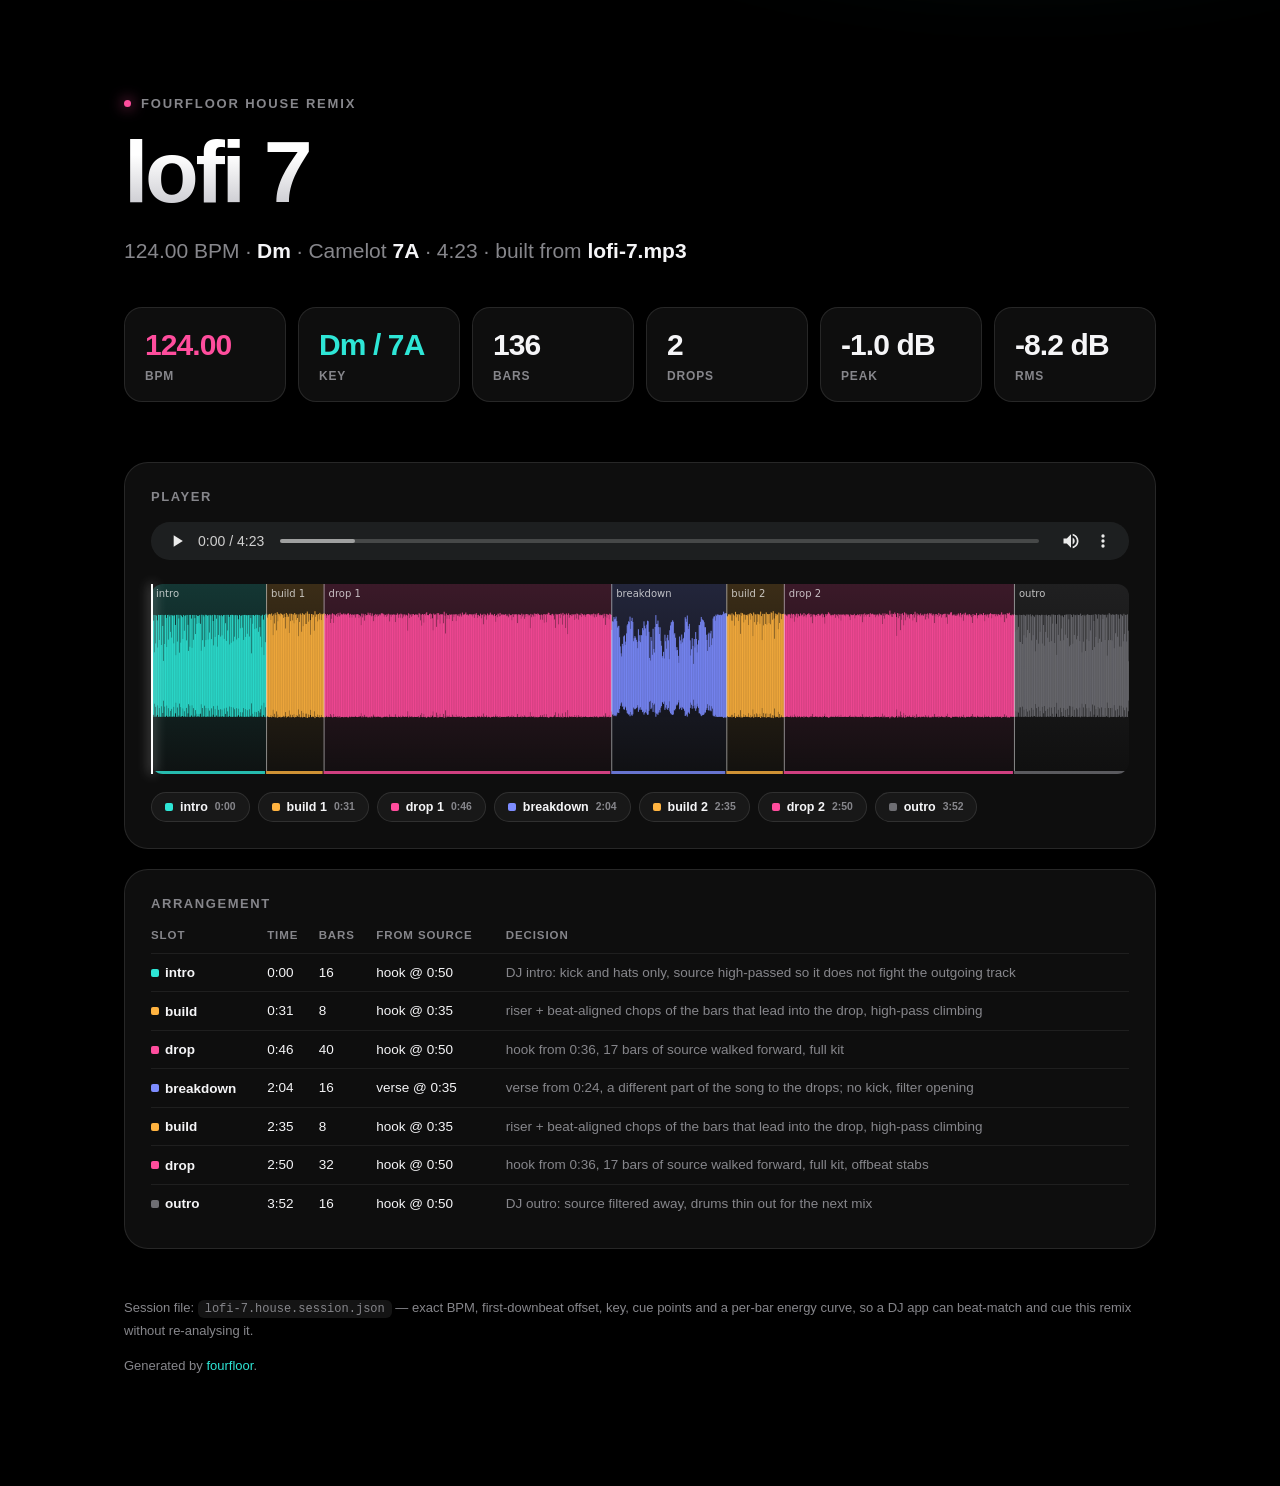
==== commit df3dfd42: "Regenerate the example, and pin the kit it is built with `make demo` now asks for `--kit none`. The " ====
--- a/examples/preview.html
+++ b/examples/preview.html
@@ -173,8 +173,8 @@
 <div id="tip"></div>
 
 <script>
-const SESSION = {"schema": 2, "generator": "fourfloor", "file": "lofi-7.house.mp3", "bpm": 124.0, "first_downbeat_sec": 0.0, "beats_per_bar": 4, "beat_duration_sec": 0.483871, "key": "Dm", "camelot": "7A", "semitone_shift": 0, "duration": 263.226, "bars": 136, "cues": [{"name": "intro", "bar": 0, "time": 0.0, "kind": "intro"}, {"name": "build 1", "bar": 16, "time": 30.9677, "kind": "build"}, {"name": "drop 1", "bar": 24, "time": 46.4516, "kind": "drop"}, {"name": "breakdown", "bar": 64, "time": 123.871, "kind": "breakdown"}, {"name": "build 2", "bar": 80, "time": 154.8387, "kind": "build"}, {"name": "drop 2", "bar": 88, "time": 170.3226, "kind": "drop"}, {"name": "outro", "bar": 120, "time": 232.2581, "kind": "outro"}, {"name": "end", "bar": 136, "time": 263.2258, "kind": "end"}], "sections": [{"kind": "intro", "start_bar": 0, "bars": 16, "start": 0.0, "end": 30.9677, "source_label": "hook", "source_start": 45.4715, "note": "DJ intro: kick and hats only, source high-passed so it does not fight the outgoing track"}, {"kind": "build", "start_bar": 16, "bars": 8, "start": 30.9677, "end": 46.4516, "source_label": "hook", "source_start": 45.4715, "note": "riser + beat-aligned vocal chops, high-pass climbing into the drop"}, {"kind": "drop", "start_bar": 24, "bars": 40, "start": 46.4516, "end": 123.871, "source_label": "hook", "source_start": 45.4715, "note": "hook section, full kit, bass on the detected chord roots"}, {"kind": "breakdown", "start_bar": 64, "bars": 16, "start": 123.871, "end": 154.8387, "source_label": "verse", "source_start": 29.9848, "note": "no kick, harmonic part only, filter opening across the section"}, {"kind": "build", "start_bar": 80, "bars": 8, "start": 154.8387, "end": 170.3226, "source_label": "hook", "source_start": 45.4715, "note": "riser + beat-aligned vocal chops, high-pass climbing into the drop"}, {"kind": "drop", "start_bar": 88, "bars": 32, "start": 170.3226, "end": 232.2581, "source_label": "hook", "source_start": 45.4715, "note": "hook section, full kit, bass on the detected chord roots, offbeat stabs"}, {"kind": "outro", "start_bar": 120, "bars": 16, "start": 232.2581, "end": 263.2258, "source_label": "hook", "source_start": 45.4715, "note": "DJ outro: source filtered away, drums thin out for the next mix"}], "energy_per_bar": [0.5654, 0.5763, 0.5942, 0.6013, 0.5788, 0.5822, 0.5865, 0.6203, 0.5934, 0.5849, 0.5907, 0.593, 0.5858, 0.6031, 0.5948, 0.5795, 0.6259, 0.6366, 0.6377, 0.6409, 0.6199, 0.6132, 0.6267, 0.6549, 0.6729, 0.7198, 0.6743, 0.7206, 0.6617, 0.7142, 0.6852, 0.7358, 0.6791, 0.7195, 0.6827, 0.698, 0.6695, 0.7116, 0.6466, 0.6628, 0.6679, 0.648, 0.6882, 0.7134, 0.6744, 0.7144, 0.67, 0.7189, 0.6867, 0.735, 0.6912, 0.7178, 0.688, 0.6901, 0.672, 0.7068, 0.6865, 0.6494, 0.6367, 0.6607, 0.6822, 0.7165, 0.6691, 0.7242, 0.3167, 0.564, 0.3967, 0.5686, 0.405, 0.4555, 0.4212, 0.5274, 0.3163, 0.567, 0.394, 0.5705, 0.402, 0.4595, 0.5235, 1.0, 0.6133, 0.63, 0.6146, 0.6415, 0.6038, 0.6235, 0.62, 0.6642, 0.6704, 0.7183, 0.6759, 0.7144, 0.6727, 0.7179, 0.6858, 0.7318, 0.6762, 0.7271, 0.6858, 0.7039, 0.6636, 0.7129, 0.6619, 0.6659, 0.6436, 0.6566, 0.6785, 0.7095, 0.6834, 0.7153, 0.6753, 0.7248, 0.679, 0.7401, 0.6767, 0.7238, 0.6901, 0.6929, 0.6836, 0.7233, 0.5934, 0.6165, 0.5924, 0.6111, 0.5923, 0.5911, 0.5875, 0.6048, 0.5874, 0.5955, 0.5956, 0.5889, 0.5989, 0.6066, 0.5918, 0.5988], "loudness": {"peak_db": -1.0, "rms_db": -8.45}, "tempo_plan": {"source_bpm": 79.98, "target_bpm": 124.0, "beat_multiple": 2.0, "stretch_ratio": 0.7752, "interpretation": "half-time", "warning": "stretch ratio 0.775 is outside the comfortable 0.8-1.25 window; expect audible time-stretch artefacts"}, "source": {"file": "lofi-7.mp3", "bpm": 79.98, "key": "Dm", "camelot": "7A", "key_confidence": 0.649, "duration": 62.6, "separation": "hpss"}};
-const WAVE = [0.9577, 0.6065, 0.9502, 0.8752, 0.4305, 0.9533, 0.5761, 0.9496, 0.8627, 0.5537, 0.9561, 0.6293, 0.9502, 0.9364, 0.6003, 0.9513, 0.8252, 0.4328, 0.9518, 0.5699, 0.9546, 0.9072, 0.4866, 0.955, 0.5721, 0.9566, 0.9341, 0.5968, 0.9531, 0.647, 0.9529, 0.9531, 0.7036, 0.957, 0.8242, 0.5727, 0.9567, 0.7148, 0.9563, 0.893, 0.5181, 0.9423, 0.6125, 0.9555, 0.9235, 0.5815, 0.9561, 0.6908, 0.9382, 0.953, 0.54, 0.9556, 0.7904, 0.4242, 0.9402, 0.5775, 0.949, 0.9321, 0.5935, 0.9568, 0.6157, 0.9429, 0.8916, 0.6953, 0.954, 0.6534, 0.9564, 0.9559, 0.6431, 0.9548, 0.7917, 0.4498, 0.9501, 0.682, 0.9563, 0.9539, 0.7253, 0.9605, 0.8317, 0.94, 0.9281, 0.7561, 0.9516, 0.6784, 0.9308, 0.9529, 0.6507, 0.9555, 0.9218, 0.4746, 0.9557, 0.6776, 0.9556, 0.8756, 0.6155, 0.9336, 0.6384, 0.9512, 0.9557, 0.7364, 0.9509, 0.6583, 0.9299, 0.9466, 0.6345, 0.9483, 0.8587, 0.5424, 0.9555, 0.6728, 0.9506, 0.89, 0.6466, 0.9531, 0.7029, 0.955, 0.9495, 0.6937, 0.9528, 0.7108, 0.9475, 0.9523, 0.6029, 0.9493, 0.8302, 0.513, 0.9552, 0.6359, 0.951, 0.8939, 0.5735, 0.9516, 0.6548, 0.957, 0.9543, 0.732, 0.9389, 0.6954, 0.9511, 0.9565, 0.7803, 0.9541, 0.8576, 0.4661, 0.9569, 0.6896, 0.9487, 0.9014, 0.6638, 0.9535, 0.6229, 0.953, 0.9553, 0.6646, 0.9565, 0.7581, 0.7158, 0.9507, 0.5544, 0.9568, 0.8579, 0.4329, 0.9565, 0.593, 0.9704, 0.9487, 0.8986, 0.964, 0.8041, 0.9756, 0.9602, 0.884, 0.9764, 0.9374, 0.6816, 0.9679, 0.906, 0.9577, 0.9437, 0.8093, 0.9583, 0.9103, 0.9589, 0.9596, 0.9048, 0.954, 0.8911, 0.9728, 0.9598, 0.8439, 0.9826, 0.8652, 0.6767, 0.9721, 0.8519, 0.9585, 0.9404, 0.7673, 0.9859, 0.8689, 0.9793, 0.952, 0.9499, 0.9627, 0.8598, 0.9744, 0.9524, 0.8605, 0.963, 0.9311, 0.6507, 0.9595, 0.83, 0.9638, 0.955, 0.7241, 0.9849, 0.8137, 0.9695, 0.9645, 0.8357, 0.9723, 0.8266, 0.9899, 0.9706, 0.8716, 0.9613, 0.864, 0.7534, 0.9693, 0.9054, 0.9834, 0.9518, 0.7638, 0.9954, 0.9074, 0.9754, 0.9633, 0.8571, 0.9678, 0.9041, 0.992, 0.9652, 0.8753, 0.9671, 0.9655, 0.9479, 0.9743, 0.9393, 0.9746, 0.9655, 0.9669, 0.9712, 0.9444, 0.9758, 0.978, 0.9544, 0.9593, 0.8999, 0.9434, 0.9739, 0.9219, 0.9632, 0.9444, 0.9091, 0.9614, 0.9651, 0.9571, 0.9508, 0.9167, 0.9925, 0.8929, 0.9555, 0.956, 0.9462, 0.9612, 0.9443, 0.9725, 0.9612, 0.9091, 0.969, 0.9581, 0.9042, 0.969, 0.9508, 0.9655, 0.9678, 0.9242, 0.96, 0.8937, 0.9727, 0.9584, 0.9366, 0.9572, 0.9866, 0.9796, 0.9642, 0.9444, 0.9592, 0.9575, 0.9295, 0.9701, 0.9463, 0.9666, 0.9503, 0.9362, 0.969, 0.922, 0.9393, 0.9479, 0.9301, 0.9682, 0.9602, 0.9558, 0.9667, 0.9668, 0.9677, 0.9606, 0.9431, 0.9597, 0.9492, 0.9663, 0.9645, 0.9529, 0.9576, 0.9565, 0.9638, 0.9693, 0.8842, 0.9709, 0.9113, 0.9754, 0.9666, 0.9777, 0.9638, 0.9486, 0.9307, 0.9615, 0.9596, 0.9541, 0.954, 0.9478, 0.9689, 0.954, 0.9621, 0.9481, 0.9412, 0.9762, 0.9791, 0.8822, 0.9615, 0.9084, 0.9687, 0.9587, 0.9595, 0.9557, 0.9705, 0.9708, 0.9566, 0.94, 0.9602, 0.9761, 0.9716, 0.9634, 0.9325, 0.955, 0.9376, 0.8967, 0.9649, 0.9635, 0.9596, 0.9533, 0.8468, 0.9714, 0.9351, 0.9661, 0.954, 0.9856, 0.9664, 0.9071, 0.9655, 0.9592, 0.9822, 0.959, 0.9495, 0.9366, 0.9517, 0.9394, 0.9538, 0.9779, 0.9303, 0.953, 0.8979, 0.9728, 0.9722, 0.952, 0.9533, 0.9727, 0.968, 0.9607, 0.9658, 0.9673, 0.9544, 0.8239, 0.9639, 0.9807, 0.9644, 0.9558, 1.0, 0.9889, 0.9872, 0.9741, 0.957, 0.9656, 0.9673, 0.98, 0.9621, 0.9622, 0.9974, 0.9911, 0.9886, 0.8142, 0.9671, 0.9629, 0.9674, 0.9602, 0.9719, 0.9781, 0.9882, 0.9873, 0.9654, 0.9842, 0.9717, 0.9088, 0.9744, 0.9626, 0.9718, 0.9606, 0.9678, 0.8835, 0.9656, 0.9872, 0.9734, 0.9495, 0.9281, 0.9604, 0.971, 0.9634, 0.9577, 0.9723, 0.9613, 0.9463, 0.9627, 0.9517, 0.9536, 0.9699, 0.968, 0.9668, 0.9533, 0.9607, 0.9635, 0.9728, 0.9016, 0.9639, 0.9424, 0.9763, 0.9642, 0.9292, 0.9597, 0.9553, 0.9455, 0.9568, 0.9273, 0.9665, 0.9256, 0.8548, 0.9602, 0.9773, 0.962, 0.952, 0.9542, 0.9635, 0.952, 0.9621, 0.9594, 0.9082, 0.955, 0.9472, 0.9526, 0.9527, 0.9736, 0.993, 0.957, 0.9818, 0.9541, 0.9279, 0.9645, 0.9658, 0.9489, 0.958, 0.9706, 0.9563, 0.9637, 0.9424, 0.9613, 0.9593, 0.9439, 0.9594, 0.967, 0.947, 0.946, 0.9339, 0.9636, 0.9299, 0.9621, 0.9616, 0.954, 0.9779, 0.9476, 0.9627, 0.9609, 0.9709, 0.97, 0.9644, 0.8774, 0.9554, 0.9645, 0.9661, 0.9424, 0.9474, 0.9617, 0.978, 0.9731, 0.9669, 0.9354, 0.9654, 0.902, 0.9697, 0.9687, 0.9707, 0.9775, 0.9778, 0.9, 0.9879, 0.9533, 0.9564, 0.9495, 0.9664, 0.963, 0.9382, 0.9487, 0.9474, 0.9775, 0.9747, 0.9785, 0.9568, 0.9591, 0.9294, 0.9674, 0.969, 0.8657, 0.9606, 0.9664, 0.9645, 0.9585, 0.9061, 0.957, 0.9848, 0.9667, 0.9594, 0.9543, 0.9571, 0.9684, 0.9445, 0.9631, 0.9545, 0.96, 0.9672, 0.9006, 0.9677, 0.9803, 0.9591, 0.9501, 0.9783, 0.9772, 0.9529, 0.9667, 0.9491, 0.925, 0.9862, 0.9894, 0.9604, 0.9618, 0.996, 0.9631, 0.9675, 0.8259, 0.9772, 0.9721, 0.9667, 0.9602, 0.9677, 0.9628, 0.9936, 0.9901, 0.9634, 0.9811, 0.9668, 0.9781, 0.9666, 0.9627, 0.9769, 0.9654, 0.995, 0.9002, 0.9869, 0.9856, 0.956, 0.9701, 0.9503, 0.9682, 0.9653, 0.9607, 0.9531, 0.9773, 0.9601, 0.9507, 0.9712, 0.9621, 0.9442, 0.9651, 0.96, 0.9642, 0.96, 0.9538, 0.9663, 0.9543, 0.9464, 0.9596, 0.9447, 0.9801, 0.9586, 0.9528, 0.9598, 0.9701, 0.9305, 0.9683, 0.951, 0.9662, 0.9692, 0.9672, 0.9597, 0.9023, 0.9654, 0.9671, 0.9535, 0.9594, 0.9482, 0.9303, 0.5824, 0.5525, 0.4922, 0.4906, 0.4696, 0.6721, 0.5994, 0.7072, 0.7995, 0.7883, 0.6573, 0.8805, 0.8759, 0.9113, 0.9024, 0.9015, 0.8914, 0.9001, 0.9021, 0.8806, 0.9039, 0.8068, 0.6733, 0.6249, 0.3828, 0.7308, 0.6756, 0.6539, 0.7925, 0.74, 0.6967, 0.6895, 0.8358, 0.8668, 0.8733, 0.8625, 0.9394, 0.819, 0.8386, 0.911, 0.9224, 0.9322, 0.6523, 0.7053, 0.724, 0.7049, 0.7086, 0.6018, 0.776, 0.7471, 0.6618, 0.6979, 0.7477, 0.7125, 0.8296, 0.8121, 0.9266, 0.8127, 0.6402, 0.7452, 0.7361, 0.8258, 0.8821, 0.692, 0.6837, 0.4193, 0.6616, 0.818, 0.555, 0.731, 0.57, 0.6094, 0.7453, 0.8397, 0.9503, 0.7949, 0.8488, 0.8832, 0.77, 0.8425, 0.838, 0.7035, 0.6714, 0.542, 0.5035, 0.5072, 0.4883, 0.7232, 0.6472, 0.6474, 0.7591, 0.8635, 0.6609, 0.8805, 0.8879, 0.9097, 0.9078, 0.9115, 0.8954, 0.8997, 0.8625, 0.8554, 0.9135, 0.8145, 0.7251, 0.6322, 0.4186, 0.7928, 0.7058, 0.6494, 0.7932, 0.7812, 0.6383, 0.6964, 0.838, 0.8614, 0.8652, 0.8625, 0.9372, 0.8688, 0.8049, 0.9029, 0.9331, 0.9357, 0.7354, 0.7157, 0.7279, 0.7458, 0.7096, 0.6596, 0.5406, 0.7172, 0.6894, 0.708, 0.7164, 0.7485, 0.7601, 0.8429, 0.9291, 0.9381, 0.6838, 0.796, 0.6609, 0.8028, 0.8795, 0.7091, 0.6268, 0.7553, 0.6305, 0.8369, 0.8992, 0.8917, 0.8221, 0.9313, 0.9412, 0.9651, 0.959, 0.9643, 0.9708, 0.9742, 0.9795, 0.9893, 0.9717, 0.973, 0.9706, 0.8758, 0.6601, 0.9919, 0.8522, 0.9875, 0.9311, 0.8353, 0.964, 0.917, 0.961, 0.9483, 0.8844, 0.9617, 0.9364, 0.9598, 0.9566, 0.9121, 0.9584, 0.9548, 0.7902, 0.9707, 0.8828, 0.9647, 0.9606, 0.8269, 0.9766, 0.8133, 0.9607, 0.9611, 0.8523, 0.9776, 0.922, 0.9568, 0.9616, 0.8761, 0.9654, 0.9461, 0.7581, 0.9669, 0.9178, 0.9599, 0.9359, 0.7836, 0.9612, 0.8449, 0.9746, 0.9536, 0.8137, 0.9832, 0.948, 0.6095, 0.9699, 0.84, 0.9658, 0.9564, 0.7784, 0.9835, 0.8382, 0.9737, 0.9591, 0.8705, 0.9776, 0.8256, 0.9882, 0.9674, 0.8785, 0.9689, 0.9055, 0.6414, 0.9668, 0.9438, 0.9635, 0.9629, 0.7383, 0.9968, 0.8376, 0.9687, 0.9619, 0.8801, 0.972, 0.9589, 0.9698, 0.9632, 0.9562, 0.9841, 0.9639, 0.8521, 0.9685, 0.9462, 0.9642, 0.9636, 0.9463, 0.9688, 0.8751, 0.9501, 0.9869, 0.9735, 0.9782, 0.9501, 0.9672, 0.9575, 0.9723, 0.9587, 0.9441, 0.9291, 0.9698, 0.9391, 0.9577, 0.9545, 0.9461, 0.9735, 0.9489, 0.9656, 0.9466, 0.9138, 0.9587, 0.9654, 0.9604, 0.9662, 0.9495, 0.9676, 0.9704, 0.8977, 0.9643, 0.8937, 0.9696, 0.9599, 0.9586, 0.9713, 0.9901, 0.9619, 0.9672, 0.9346, 0.9653, 0.9606, 0.9549, 0.9462, 0.9514, 0.9596, 0.9659, 0.9366, 0.9627, 0.929, 0.9645, 0.951, 0.9451, 0.9758, 0.9105, 0.9691, 0.9641, 0.9526, 0.9661, 0.9495, 0.9662, 0.9722, 0.9383, 0.9666, 0.9534, 0.954, 0.9611, 0.9527, 0.966, 0.9542, 0.9126, 0.9578, 0.9397, 0.9665, 0.9616, 0.9658, 0.9719, 0.9381, 0.9602, 0.9598, 0.9476, 0.957, 0.9672, 0.9381, 0.9639, 0.9337, 0.9534, 0.9565, 0.9532, 0.9633, 0.9518, 0.9621, 0.956, 0.9198, 0.9681, 0.94, 0.9614, 0.9664, 0.984, 0.9757, 0.9497, 0.933, 0.9582, 0.978, 0.9753, 0.9635, 0.944, 0.9584, 0.9831, 0.957, 0.9682, 0.9818, 0.9623, 0.9205, 0.9665, 0.9717, 0.9377, 0.958, 0.9651, 0.9176, 0.9748, 0.9351, 0.985, 0.9569, 0.9819, 0.9751, 0.9356, 0.9673, 0.9452, 0.9546, 0.9704, 0.9886, 0.9248, 0.9648, 0.9386, 0.9773, 0.994, 0.8199, 0.9523, 0.9575, 0.9713, 0.9584, 0.9567, 0.9669, 0.953, 0.9676, 0.9649, 0.9678, 0.9757, 0.9943, 0.8275, 0.9908, 0.9847, 0.9687, 0.9392, 0.9633, 0.9702, 0.9635, 0.9788, 0.9501, 0.9972, 0.9747, 0.9732, 0.9709, 0.9623, 0.9637, 0.9913, 0.9825, 0.841, 0.963, 0.9933, 0.9707, 0.9643, 0.9665, 0.9652, 0.9473, 0.9689, 0.9637, 0.9831, 0.963, 0.9622, 0.9663, 0.9688, 0.9892, 0.962, 0.9419, 0.8908, 0.9629, 0.9592, 0.9616, 0.9684, 0.9213, 0.9648, 0.9491, 0.9648, 0.9504, 0.9451, 0.9611, 0.9693, 0.9621, 0.9546, 0.9641, 0.9691, 0.9581, 0.8949, 0.9648, 0.9474, 0.9804, 0.9555, 0.9124, 0.9584, 0.9607, 0.9652, 0.9594, 0.9173, 0.9817, 0.9192, 0.9634, 0.9683, 0.9671, 0.967, 0.9503, 0.8615, 0.976, 0.9437, 0.9661, 0.9618, 0.9408, 0.9604, 0.9368, 0.9573, 0.9532, 0.9709, 0.9685, 0.9676, 0.9391, 0.955, 0.9434, 0.9847, 0.9677, 0.9249, 0.9638, 0.9728, 0.9672, 0.959, 0.9623, 0.9628, 0.9642, 0.9603, 0.9727, 0.956, 0.957, 0.9542, 0.9652, 0.9653, 0.943, 0.9611, 0.9459, 0.9665, 0.969, 0.9614, 0.9741, 0.9623, 0.947, 0.9755, 0.9299, 0.96, 0.9525, 0.9627, 0.9635, 0.9502, 0.9651, 0.9562, 0.9801, 0.9937, 0.9679, 0.9363, 0.9669, 0.9017, 0.9735, 0.9616, 0.9612, 0.9694, 0.975, 0.9627, 0.9599, 0.9562, 0.9577, 0.9782, 0.95, 0.9616, 0.9473, 0.9554, 0.9784, 0.9533, 0.9654, 0.9693, 0.9591, 0.9591, 0.9286, 0.9797, 0.9801, 0.9562, 0.9596, 0.9719, 0.9677, 0.977, 0.8243, 0.9758, 0.982, 0.9594, 0.9621, 0.9593, 0.9623, 0.9646, 0.9588, 0.9632, 0.9664, 0.9574, 0.7079, 0.9678, 0.9624, 0.6595, 0.9575, 0.8079, 0.5154, 0.955, 0.5787, 0.953, 0.9398, 0.6482, 0.9558, 0.7525, 0.9547, 0.9151, 0.7215, 0.9556, 0.7411, 0.9567, 0.9561, 0.6139, 0.9701, 0.894, 0.4774, 0.9574, 0.611, 0.9553, 0.9088, 0.4999, 0.958, 0.7196, 0.9528, 0.957, 0.6917, 0.9553, 0.7661, 0.952, 0.9591, 0.6628, 0.9562, 0.811, 0.5741, 0.9605, 0.7207, 0.956, 0.9158, 0.5348, 0.9589, 0.5696, 0.9552, 0.9154, 0.5957, 0.9575, 0.8346, 0.9441, 0.9565, 0.6591, 0.9596, 0.8327, 0.4524, 0.9524, 0.6643, 0.9669, 0.9556, 0.6288, 0.9555, 0.5981, 0.9594, 0.9423, 0.5729, 0.9523, 0.69, 0.9801, 0.9606, 0.7133, 0.9518, 0.8875, 0.6484, 0.9632, 0.5965, 0.9523, 0.9248, 0.5373, 0.9614, 0.6478, 0.955, 0.9558, 0.6248, 0.959, 0.6801, 0.9553, 0.9546, 0.6106, 0.9626, 0.9332, 0.4587, 0.9548, 0.6258, 0.9578, 0.9333, 0.492, 0.9572, 0.6109, 0.9614, 0.9592, 0.6085, 0.956, 0.7338, 0.9632, 0.9543, 0.5065, 0.9623, 0.8652, 0.5048, 0.9626, 0.6613, 0.9559, 0.8903, 0.561, 0.9597, 0.6443, 0.9623, 0.9561, 0.5904, 0.9687, 0.9038, 0.9623, 0.9557, 0.5915, 0.9633, 0.9103, 0.4226, 0.957, 0.6297, 0.9705, 0.957, 0.6156, 0.9575, 0.6372, 0.9647, 0.9561, 0.513, 0.9563, 0.706, 0.9774, 0.9594, 0.6732, 0.9565, 0.8958, 0.5215, 0.965, 0.5335, 0.9597, 0.9321, 0.5941, 0.9648, 0.6994, 0.9583, 0.9564, 0.5929, 0.961, 0.737, 0.3547];
+const SESSION = {"schema": 2, "generator": "fourfloor", "file": "lofi-7.house.mp3", "bpm": 124.0, "first_downbeat_sec": 0.0, "beats_per_bar": 4, "beat_duration_sec": 0.483871, "key": "Dm", "camelot": "7A", "semitone_shift": 0, "duration": 263.226, "bars": 136, "cues": [{"name": "intro", "bar": 0, "time": 0.0, "kind": "intro"}, {"name": "build 1", "bar": 16, "time": 30.9677, "kind": "build"}, {"name": "drop 1", "bar": 24, "time": 46.4516, "kind": "drop"}, {"name": "breakdown", "bar": 64, "time": 123.871, "kind": "breakdown"}, {"name": "build 2", "bar": 80, "time": 154.8387, "kind": "build"}, {"name": "drop 2", "bar": 88, "time": 170.3226, "kind": "drop"}, {"name": "outro", "bar": 120, "time": 232.2581, "kind": "outro"}, {"name": "end", "bar": 136, "time": 263.2258, "kind": "end"}], "sections": [{"kind": "intro", "start_bar": 0, "bars": 16, "start": 0.0, "end": 30.9677, "source_label": "hook", "source_start": 50.3226, "note": "DJ intro: kick and hats only, source high-passed so it does not fight the outgoing track"}, {"kind": "build", "start_bar": 16, "bars": 8, "start": 30.9677, "end": 46.4516, "source_label": "hook", "source_start": 34.8387, "note": "riser + beat-aligned chops of the bars that lead into the drop, high-pass climbing"}, {"kind": "drop", "start_bar": 24, "bars": 40, "start": 46.4516, "end": 123.871, "source_label": "hook", "source_start": 50.3226, "note": "hook from 0:36, 17 bars of source walked forward, full kit"}, {"kind": "breakdown", "start_bar": 64, "bars": 16, "start": 123.871, "end": 154.8387, "source_label": "verse", "source_start": 34.8387, "note": "verse from 0:24, a different part of the song to the drops; no kick, filter opening"}, {"kind": "build", "start_bar": 80, "bars": 8, "start": 154.8387, "end": 170.3226, "source_label": "hook", "source_start": 34.8387, "note": "riser + beat-aligned chops of the bars that lead into the drop, high-pass climbing"}, {"kind": "drop", "start_bar": 88, "bars": 32, "start": 170.3226, "end": 232.2581, "source_label": "hook", "source_start": 50.3226, "note": "hook from 0:36, 17 bars of source walked forward, full kit, offbeat stabs"}, {"kind": "outro", "start_bar": 120, "bars": 16, "start": 232.2581, "end": 263.2258, "source_label": "hook", "source_start": 50.3226, "note": "DJ outro: source filtered away, drums thin out for the next mix"}], "energy_per_bar": [0.6592, 0.6726, 0.6981, 0.6856, 0.6831, 0.6648, 0.7113, 0.6928, 0.6998, 0.6708, 0.6858, 0.6793, 0.7036, 0.6759, 0.7172, 0.6748, 0.7683, 0.7185, 0.7571, 0.7217, 0.7224, 0.7103, 0.7275, 0.7612, 0.8216, 0.7693, 0.8185, 0.7935, 0.8167, 0.7932, 0.8573, 0.7919, 0.8112, 0.775, 0.7824, 0.7621, 0.8512, 0.7783, 0.8225, 0.7711, 0.7517, 0.8261, 0.7749, 0.824, 0.7932, 0.8336, 0.7886, 0.8546, 0.7943, 0.819, 0.7887, 0.7857, 0.7656, 0.8431, 0.7711, 0.8286, 0.7841, 0.726, 0.8181, 0.7694, 0.8238, 0.8077, 0.8257, 0.8153, 0.5997, 0.372, 0.6089, 0.4122, 0.4958, 0.4498, 0.5384, 0.3116, 0.5796, 0.3239, 0.5705, 0.3207, 0.5725, 0.4211, 0.7887, 1.0, 0.7566, 0.7098, 0.7332, 0.7222, 0.7044, 0.7226, 0.7205, 0.772, 0.8182, 0.7696, 0.817, 0.7856, 0.8259, 0.7979, 0.8563, 0.7895, 0.8078, 0.7852, 0.7858, 0.7709, 0.8429, 0.7822, 0.8365, 0.775, 0.7218, 0.8309, 0.7647, 0.8172, 0.8027, 0.8336, 0.7936, 0.8615, 0.7865, 0.8276, 0.7726, 0.7949, 0.767, 0.8461, 0.785, 0.8415, 0.7009, 0.7067, 0.6989, 0.6964, 0.6959, 0.6825, 0.6988, 0.6896, 0.6838, 0.6932, 0.6933, 0.6853, 0.6973, 0.7051, 0.6882, 0.696], "loudness": {"peak_db": -1.0, "rms_db": -8.24}, "tempo_plan": {"source_bpm": 79.98, "target_bpm": 124.0, "beat_multiple": 2.0, "stretch_ratio": 0.7752, "interpretation": "half-time", "warning": "stretch ratio 0.775 is outside the comfortable 0.8-1.25 window; expect audible time-stretch artefacts"}, "source": {"file": "lofi-7.mp3", "bpm": 79.98, "key": "Dm", "camelot": "7A", "key_confidence": 0.649, "duration": 62.6, "separation": "hpss", "drums": "synth", "bass": "hpss low band"}};
+const WAVE = [0.9462, 0.6029, 0.9455, 0.8741, 0.4769, 0.9451, 0.5889, 0.9391, 0.8774, 0.5378, 0.9464, 0.632, 0.945, 0.9443, 0.5686, 0.9464, 0.8077, 0.3696, 0.9434, 0.5815, 0.9465, 0.9086, 0.5444, 0.9454, 0.6373, 0.9471, 0.9278, 0.7338, 0.9455, 0.6617, 0.9392, 0.9386, 0.5896, 0.9417, 0.8205, 0.4413, 0.9464, 0.612, 0.9467, 0.9021, 0.473, 0.9459, 0.5986, 0.9375, 0.9182, 0.6451, 0.9454, 0.7474, 0.9317, 0.9426, 0.6269, 0.9457, 0.8216, 0.4949, 0.9455, 0.5472, 0.9458, 0.9004, 0.5333, 0.9452, 0.6346, 0.9454, 0.9053, 0.7062, 0.9451, 0.8338, 0.9343, 0.9346, 0.8452, 0.9437, 0.8347, 0.4966, 0.948, 0.6291, 0.9442, 0.9278, 0.5469, 0.9474, 0.6303, 0.9459, 0.9354, 0.6382, 0.9424, 0.7248, 0.9459, 0.9365, 0.6429, 0.9454, 0.8698, 0.5642, 0.9469, 0.6707, 0.9442, 0.8989, 0.5482, 0.9449, 0.6947, 0.9411, 0.9367, 0.6744, 0.9431, 0.6899, 0.9298, 0.9447, 0.6447, 0.9457, 0.842, 0.6198, 0.9464, 0.7513, 0.946, 0.9217, 0.5764, 0.9447, 0.5969, 0.9469, 0.9458, 0.615, 0.9429, 0.673, 0.9424, 0.9457, 0.6378, 0.9406, 0.8919, 0.656, 0.9453, 0.7785, 0.9352, 0.9391, 0.7858, 0.9451, 0.6324, 0.9456, 0.9458, 0.6702, 0.9427, 0.7101, 0.942, 0.9436, 0.6751, 0.9453, 0.907, 0.4646, 0.9448, 0.8357, 0.9449, 0.9354, 0.7679, 0.9462, 0.7782, 0.9476, 0.944, 0.7342, 0.9442, 0.7924, 0.6739, 0.9372, 0.5418, 0.9477, 0.8868, 0.4429, 0.946, 0.6041, 0.9603, 0.9413, 0.9124, 0.9534, 0.9441, 0.9586, 0.953, 0.8829, 0.9645, 0.9351, 0.6925, 0.9523, 0.8387, 0.9669, 0.9449, 0.7526, 0.98, 0.8662, 0.9594, 0.9532, 0.9281, 0.9656, 0.9585, 0.9493, 0.9471, 0.9087, 0.9596, 0.9197, 0.776, 0.9697, 0.9191, 0.9518, 0.9245, 0.7202, 0.9608, 0.8683, 0.9613, 0.9575, 0.8774, 0.9519, 0.8409, 0.97, 0.9507, 0.882, 0.9544, 0.9074, 0.6799, 0.9524, 0.8575, 0.9629, 0.9472, 0.735, 0.9673, 0.8052, 0.955, 0.9482, 0.8323, 0.9667, 0.832, 0.9886, 0.9596, 0.8611, 0.9591, 0.8811, 0.6974, 0.9571, 0.9156, 0.9541, 0.9439, 0.7484, 0.9924, 0.9229, 0.9523, 0.9519, 0.8652, 0.9572, 0.8886, 0.9715, 0.9531, 0.8812, 0.9585, 0.9515, 0.9595, 0.9658, 0.9406, 0.9577, 0.9409, 0.9067, 0.9571, 0.9389, 0.9452, 0.9536, 0.8453, 0.9517, 0.897, 0.9659, 0.9564, 0.8462, 0.9516, 0.9388, 0.9362, 0.9568, 0.9215, 0.9684, 0.9423, 0.9266, 0.9739, 0.9431, 0.9545, 0.9513, 0.951, 0.9639, 0.9469, 0.9607, 0.9522, 0.9442, 0.9566, 0.9635, 0.966, 0.9482, 0.9128, 0.9589, 0.9474, 0.9138, 0.9522, 0.9478, 0.9398, 0.9534, 0.9126, 0.9529, 0.9525, 0.9555, 0.9518, 0.9063, 0.944, 0.9281, 0.818, 0.9625, 0.9148, 0.9597, 0.9402, 0.8746, 0.9564, 0.9336, 0.9438, 0.9449, 0.9741, 0.9536, 0.944, 0.9711, 0.9411, 0.9285, 0.9639, 0.933, 0.868, 0.9473, 0.9182, 0.9583, 0.9476, 0.9249, 0.9542, 0.9316, 0.9477, 0.9549, 0.9409, 0.9666, 0.9618, 0.9645, 0.954, 0.9248, 0.9505, 0.9456, 0.9211, 0.9551, 0.9393, 0.9606, 0.9519, 0.8646, 0.95, 0.9236, 0.9521, 0.9458, 0.9505, 0.9532, 0.9477, 0.8563, 0.9499, 0.9451, 0.9654, 0.9502, 0.91, 0.9534, 0.9115, 0.9624, 0.9533, 0.9043, 0.9524, 0.9254, 0.9514, 0.9499, 0.928, 0.9485, 0.9379, 0.7483, 0.9657, 0.9068, 0.955, 0.9435, 0.9233, 0.9579, 0.9379, 0.9572, 0.9448, 0.943, 0.9526, 0.9511, 0.9487, 0.9476, 0.9163, 0.9662, 0.9598, 0.8783, 0.949, 0.8122, 0.9577, 0.9497, 0.8495, 0.9575, 0.9415, 0.9642, 0.9796, 0.944, 0.941, 0.943, 0.958, 0.9639, 0.8944, 0.9543, 0.904, 0.7523, 0.9627, 0.9469, 0.9512, 0.952, 0.7965, 0.9683, 0.8881, 0.9678, 0.9476, 0.8375, 0.9548, 0.9503, 0.9565, 0.949, 0.8414, 0.9856, 0.9376, 0.7136, 0.9636, 0.8986, 0.9451, 0.9423, 0.8959, 0.9536, 0.9453, 0.9504, 0.9513, 0.8695, 0.9527, 0.9176, 0.9517, 0.9535, 0.8688, 0.9547, 0.9388, 0.9317, 0.9541, 0.9264, 0.9617, 0.942, 0.9247, 0.9752, 0.9432, 0.9512, 0.9508, 0.9572, 0.9759, 0.947, 0.9511, 0.9487, 0.9362, 0.9546, 0.9549, 0.9513, 0.9519, 0.9275, 0.9531, 0.9519, 0.9087, 0.9593, 0.9468, 0.9678, 0.9462, 0.9098, 0.9475, 0.9268, 0.9349, 0.9612, 0.9042, 0.9471, 0.9488, 0.8288, 0.9596, 0.9252, 0.9508, 0.9414, 0.8878, 0.9631, 0.9371, 0.9504, 0.9461, 0.9743, 0.9546, 0.9437, 0.9516, 0.9435, 0.9298, 0.9576, 0.9331, 0.8597, 0.9461, 0.9176, 0.9618, 0.9529, 0.9276, 0.9708, 0.9338, 0.9498, 0.9541, 0.9431, 0.951, 0.9473, 0.9471, 0.9569, 0.9306, 0.9497, 0.9315, 0.9163, 0.9595, 0.9412, 0.9419, 0.9469, 0.8796, 0.9552, 0.9188, 0.9551, 0.9483, 0.9513, 0.9576, 0.9417, 0.8437, 0.9551, 0.9475, 0.9506, 0.9449, 0.8986, 0.9619, 0.9275, 0.9524, 0.9498, 0.8969, 0.9535, 0.9207, 0.9577, 0.9545, 0.9281, 0.9507, 0.9408, 0.7796, 0.9585, 0.9169, 0.9506, 0.9483, 0.9258, 0.9636, 0.9249, 0.9595, 0.9569, 0.9421, 0.9641, 0.9564, 0.947, 0.9455, 0.8872, 0.9519, 0.9432, 0.8852, 0.9546, 0.849, 0.9564, 0.9488, 0.854, 0.9576, 0.9512, 0.9743, 0.97, 0.9441, 0.945, 0.9329, 0.9532, 0.9592, 0.9325, 0.9506, 0.8891, 0.7834, 0.9594, 0.9497, 0.9494, 0.9559, 0.8277, 0.9575, 0.9059, 0.9637, 0.9503, 0.8242, 0.9713, 0.9376, 0.9539, 0.9507, 0.7822, 0.9638, 0.9467, 0.7052, 0.9651, 0.9113, 0.9476, 0.9454, 0.9303, 0.957, 0.9391, 0.9496, 0.9539, 0.8829, 0.9533, 0.9012, 0.964, 0.9569, 0.8873, 0.9506, 0.9409, 0.9421, 0.9649, 0.9213, 0.9581, 0.9471, 0.9356, 0.9525, 0.9232, 0.9459, 0.9533, 0.956, 0.9551, 0.9573, 0.9488, 0.9516, 0.9336, 0.9532, 0.9541, 0.9276, 0.9631, 0.9154, 0.9561, 0.948, 0.922, 0.9616, 0.9408, 0.968, 0.9469, 0.9267, 0.9484, 0.9418, 0.9413, 0.9509, 0.9049, 0.9602, 0.9271, 0.8205, 0.9585, 0.911, 0.9537, 0.9459, 0.8918, 0.9609, 0.9514, 0.9455, 0.7574, 0.8655, 0.8608, 0.92, 0.891, 0.8993, 0.9246, 0.869, 0.788, 0.8034, 0.8094, 0.6662, 0.552, 0.4648, 0.4256, 0.5835, 0.554, 0.6762, 0.689, 0.5695, 0.6114, 0.7144, 0.8157, 0.8322, 0.8657, 0.8551, 0.9245, 0.7715, 0.8701, 0.9095, 0.8573, 0.6159, 0.6538, 0.6801, 0.6609, 0.6338, 0.6078, 0.5292, 0.7668, 0.6204, 0.6921, 0.6045, 0.6926, 0.6894, 0.7804, 0.7538, 0.8654, 0.8108, 0.7772, 0.6849, 0.8241, 0.8737, 0.8668, 0.7342, 0.407, 0.3739, 0.6699, 0.6218, 0.4464, 0.7723, 0.5195, 0.4747, 0.7948, 0.9436, 0.8322, 0.8333, 0.8748, 0.7934, 0.7067, 0.7907, 0.6208, 0.5604, 0.4115, 0.4317, 0.4835, 0.3997, 0.6978, 0.6167, 0.5222, 0.6606, 0.6954, 0.6277, 0.3917, 0.7537, 0.814, 0.8536, 0.8597, 0.8793, 0.8606, 0.6997, 0.7165, 0.66, 0.5021, 0.542, 0.5054, 0.4328, 0.3451, 0.675, 0.6266, 0.5841, 0.6998, 0.6022, 0.6433, 0.6584, 0.7282, 0.9174, 0.8966, 0.8595, 0.9384, 0.8046, 0.7696, 0.8338, 0.6278, 0.4371, 0.5161, 0.6543, 0.5579, 0.3322, 0.6433, 0.5378, 0.7314, 0.6452, 0.4757, 0.5755, 0.6285, 0.8189, 0.8161, 0.8599, 0.9205, 0.8954, 0.8817, 0.876, 0.8544, 0.792, 0.7915, 0.6973, 0.6322, 0.4949, 0.7048, 0.7236, 0.5442, 0.7143, 0.747, 0.5678, 0.6527, 0.9005, 0.9256, 0.9284, 0.8735, 0.9488, 0.9324, 0.9506, 0.9509, 0.946, 0.9424, 0.9475, 0.9468, 0.9415, 0.9458, 0.9567, 0.9864, 0.9598, 0.9664, 0.9678, 0.965, 0.9307, 0.9256, 0.9539, 0.9459, 0.9592, 0.9425, 0.8749, 0.9656, 0.8735, 0.9519, 0.9388, 0.8114, 0.9843, 0.9161, 0.9565, 0.9485, 0.8707, 0.9576, 0.9457, 0.709, 0.9725, 0.9339, 0.9677, 0.9513, 0.852, 0.9508, 0.8863, 0.9464, 0.9455, 0.9384, 0.9548, 0.8194, 0.9534, 0.9702, 0.8865, 0.9594, 0.9375, 0.6804, 0.976, 0.8558, 0.9564, 0.9475, 0.8235, 0.9583, 0.8592, 0.9532, 0.9503, 0.8353, 0.9874, 0.9312, 0.6308, 0.9591, 0.8149, 0.9592, 0.9558, 0.8324, 0.9777, 0.8236, 0.9574, 0.9549, 0.8438, 0.9579, 0.8288, 0.9781, 0.9695, 0.8856, 0.9923, 0.9009, 0.6474, 0.9637, 0.9338, 0.9557, 0.95, 0.7676, 0.9752, 0.8448, 0.9642, 0.956, 0.8926, 0.956, 0.9572, 0.961, 0.9504, 0.9511, 0.95, 0.9365, 0.9278, 0.9528, 0.9513, 0.9544, 0.9482, 0.9059, 0.9616, 0.9022, 0.9509, 0.9576, 0.8605, 0.9497, 0.9261, 0.9591, 0.9613, 0.9122, 0.9555, 0.9344, 0.9269, 0.964, 0.9319, 0.9487, 0.9505, 0.9256, 0.9686, 0.9303, 0.9523, 0.9157, 0.9427, 0.9545, 0.9569, 0.9668, 0.9484, 0.9166, 0.958, 0.9259, 0.842, 0.951, 0.9509, 0.9491, 0.941, 0.9222, 0.947, 0.9325, 0.9576, 0.9586, 0.9353, 0.9486, 0.9375, 0.955, 0.963, 0.9153, 0.951, 0.9182, 0.8372, 0.9551, 0.9361, 0.9573, 0.9518, 0.9789, 0.962, 0.9611, 0.9397, 0.9459, 0.9285, 0.9486, 0.94, 0.9491, 0.9559, 0.9106, 0.9503, 0.9462, 0.9294, 0.9558, 0.9021, 0.9489, 0.9508, 0.8745, 0.95, 0.9467, 0.9528, 0.9501, 0.9403, 0.9509, 0.9287, 0.9529, 0.952, 0.9466, 0.9502, 0.9262, 0.8815, 0.9537, 0.9438, 0.9471, 0.9421, 0.945, 0.959, 0.9028, 0.9405, 0.9414, 0.943, 0.9557, 0.9434, 0.9417, 0.9564, 0.9285, 0.9505, 0.9536, 0.8546, 0.9538, 0.9234, 0.9649, 0.9468, 0.9265, 0.9549, 0.9469, 0.9551, 0.9542, 0.92, 0.9673, 0.9474, 0.9551, 0.9606, 0.948, 0.9526, 0.9482, 0.9168, 0.9518, 0.9394, 0.9522, 0.9494, 0.9278, 0.9621, 0.9433, 0.9511, 0.9425, 0.8322, 0.9643, 0.9358, 0.8992, 0.9649, 0.9437, 0.954, 0.9602, 0.9498, 0.9459, 0.9384, 1.0, 0.9529, 0.9239, 0.9615, 0.9203, 0.9586, 0.9518, 0.9766, 0.9548, 0.9193, 0.6829, 0.9691, 0.905, 0.9622, 0.9305, 0.7552, 0.96, 0.8846, 0.9656, 0.9437, 0.8155, 0.978, 0.8793, 0.9649, 0.9501, 0.9172, 0.9521, 0.9396, 0.9014, 0.9533, 0.9551, 0.9575, 0.9461, 0.8765, 0.9559, 0.9124, 0.9854, 0.9492, 0.8548, 0.9648, 0.9352, 0.952, 0.9479, 0.9283, 0.9647, 0.9414, 0.9381, 0.9509, 0.9323, 0.9497, 0.9601, 0.8893, 0.9555, 0.9208, 0.9643, 0.9009, 0.9495, 0.9683, 0.9559, 0.9672, 0.9464, 0.9367, 0.959, 0.9403, 0.8442, 0.9552, 0.9261, 0.9573, 0.9451, 0.9187, 0.9694, 0.9345, 0.9557, 0.9527, 0.9132, 0.9504, 0.9424, 0.9576, 0.9601, 0.9122, 0.9605, 0.9165, 0.8347, 0.9593, 0.9464, 0.9509, 0.9509, 0.9754, 0.98, 0.9468, 0.9346, 0.9495, 0.938, 0.9517, 0.9359, 0.9326, 0.9519, 0.9401, 0.9644, 0.9494, 0.926, 0.9704, 0.9147, 0.9483, 0.9529, 0.8727, 0.9624, 0.9456, 0.9734, 0.9487, 0.9379, 0.9507, 0.9281, 0.9517, 0.9557, 0.9341, 0.9473, 0.9181, 0.845, 0.9569, 0.9315, 0.9482, 0.945, 0.9394, 0.9676, 0.9031, 0.9392, 0.944, 0.9404, 0.9604, 0.9428, 0.9549, 0.946, 0.9386, 0.9689, 0.945, 0.8673, 0.9514, 0.9287, 0.9517, 0.9506, 0.9122, 0.9516, 0.955, 0.9669, 0.9579, 0.9043, 0.9546, 0.9498, 0.9563, 0.9543, 0.9288, 0.9584, 0.9457, 0.9297, 0.9575, 0.9478, 0.9439, 0.9511, 0.9158, 0.9782, 0.9458, 0.9531, 0.9491, 0.8556, 0.9567, 0.9449, 0.9037, 0.9691, 0.9567, 0.9609, 0.9733, 0.941, 0.944, 0.9376, 0.9515, 0.9463, 0.9393, 0.954, 0.7363, 0.9457, 0.9458, 0.7608, 0.9431, 0.7965, 0.6095, 0.9478, 0.6065, 0.9452, 0.9444, 0.5813, 0.9488, 0.6916, 0.9462, 0.9332, 0.6625, 0.9505, 0.7581, 0.9507, 0.945, 0.719, 0.9542, 0.9285, 0.6264, 0.9464, 0.6924, 0.9351, 0.9186, 0.4897, 0.9473, 0.6349, 0.948, 0.9412, 0.5861, 0.945, 0.734, 0.939, 0.948, 0.5881, 0.9467, 0.8198, 0.5604, 0.9444, 0.7331, 0.9484, 0.934, 0.6602, 0.9446, 0.607, 0.9451, 0.9255, 0.6176, 0.9518, 0.8369, 0.9509, 0.9458, 0.5949, 0.9456, 0.8347, 0.4456, 0.9459, 0.6955, 0.9518, 0.9475, 0.6227, 0.9385, 0.7758, 0.9391, 0.9183, 0.63, 0.9459, 0.6988, 0.9486, 0.95, 0.6561, 0.9526, 0.891, 0.5527, 0.9547, 0.5703, 0.9467, 0.9204, 0.5851, 0.9517, 0.6954, 0.9461, 0.9419, 0.6396, 0.95, 0.6834, 0.9444, 0.9459, 0.6189, 0.9619, 0.9345, 0.4762, 0.945, 0.6109, 0.9481, 0.9312, 0.4942, 0.9475, 0.6411, 0.9542, 0.9475, 0.6205, 0.9454, 0.7516, 0.946, 0.9461, 0.5065, 0.9491, 0.8696, 0.5429, 0.956, 0.6707, 0.9497, 0.8997, 0.5957, 0.9548, 0.6474, 0.9475, 0.9454, 0.6088, 0.9535, 0.8957, 0.9491, 0.9466, 0.632, 0.9485, 0.9141, 0.4356, 0.9501, 0.6298, 0.9684, 0.9536, 0.6308, 0.9473, 0.6261, 0.9538, 0.9487, 0.529, 0.9469, 0.7171, 0.9569, 0.9524, 0.6726, 0.9484, 0.8997, 0.5492, 0.9545, 0.5487, 0.9489, 0.9318, 0.6163, 0.96, 0.7076, 0.9462, 0.9464, 0.6132, 0.9532, 0.7478, 0.3651];
 const COLORS = { intro:'#2ee6d6', build:'#ffb340', drop:'#ff4d9d',
                  breakdown:'#7d8cff', outro:'#6e6e73', end:'#6e6e73' };
 
